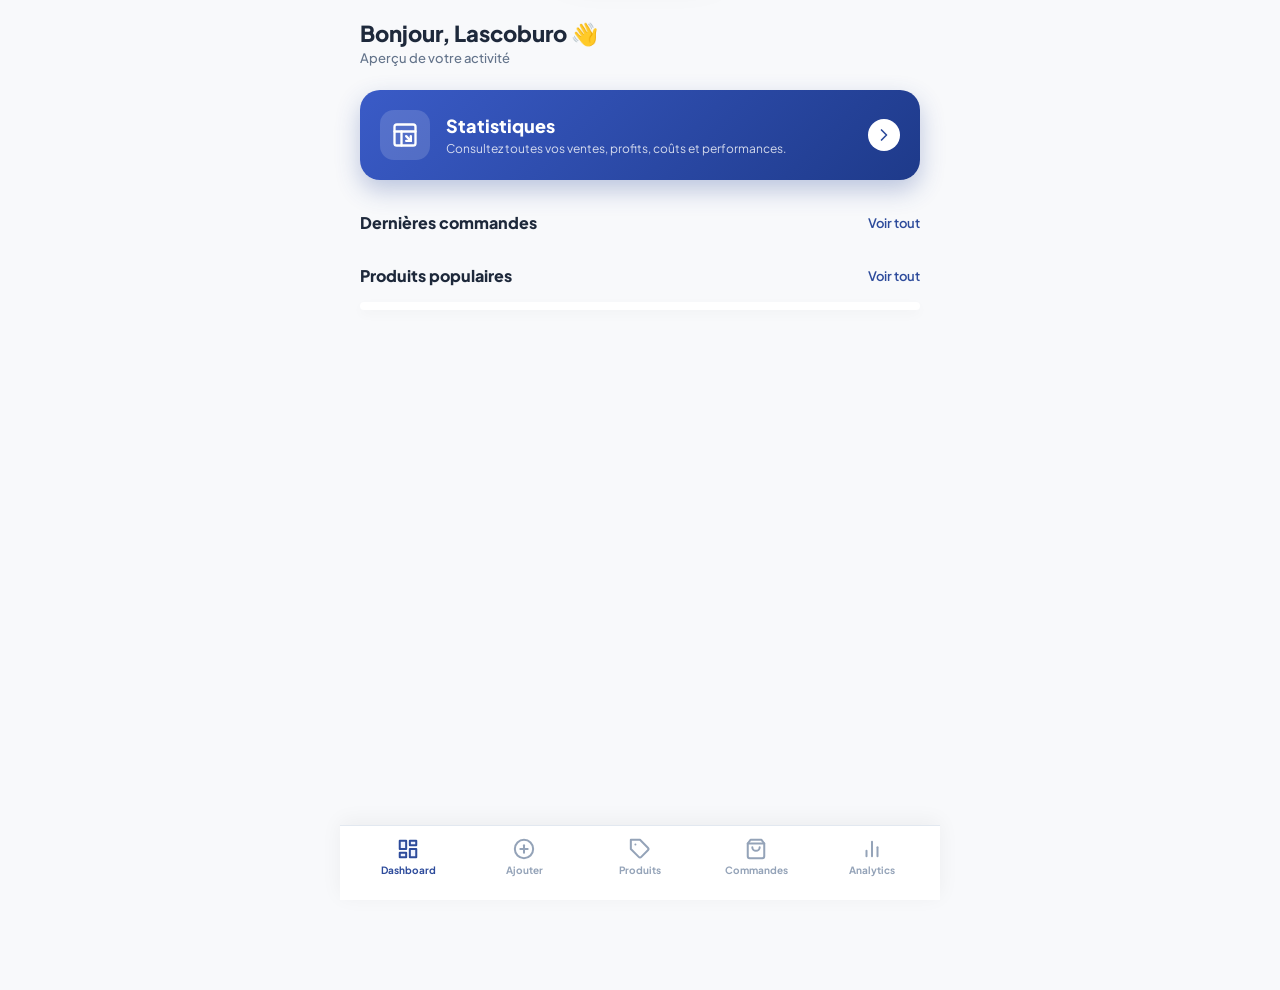
==== admin.html @ 20dec6c1 "Update admin.html" ====
<!DOCTYPE html>
<html lang="fr">
<head>
    <meta charset="UTF-8">
    <meta name="viewport" content="width=device-width, initial-scale=1.0, maximum-scale=1.0, user-scalable=no">
    <title>Lascoburo Admin Mobile</title>
    <link href="https://fonts.googleapis.com/css2?family=Plus+Jakarta+Sans:wght@400;500;600;700;800&display=swap" rel="stylesheet">
    
    <style>
        /* =========================================
           VARIABLES & RESET
        ========================================= */
        :root {
            --bg-main: #F8F9FB;
            --surface: #FFFFFF;
            --primary: #2D4B9B;
            --primary-light: #EEF2FF;
            --accent: #22C55E;
            --accent-light: #DCFCE7;
            --warning: #F59E0B;
            --warning-light: #FEF3C7;
            --danger: #EF4444;
            --danger-light: #FEE2E2;
            --purple: #8B5CF6;
            --purple-light: #EDE9FE;
            --orange: #F97316;
            --orange-light: #FFEDD5;
            --text-main: #1E293B;
            --text-muted: #64748B;
            --border: #E2E8F0;
            --radius-card: 20px;
            --radius-btn: 12px;
            --shadow-sm: 0 4px 12px rgba(0,0,0,0.03);
            --shadow-nav: 0 -4px 20px rgba(0,0,0,0.05);
            --shadow-modal: 0 10px 40px rgba(0,0,0,0.1);
        }

        * { box-sizing: border-box; margin: 0; padding: 0; -webkit-tap-highlight-color: transparent; }
        body { font-family: 'Plus Jakarta Sans', sans-serif; background: var(--bg-main); color: var(--text-main); padding-bottom: 90px; }
        .container { padding: 20px; max-width: 600px; margin: 0 auto; position: relative; min-height: 100vh;}
        svg { width: 20px; height: 20px; fill: none; stroke: currentColor; stroke-width: 2; stroke-linecap: round; stroke-linejoin: round; }
        button { font-family: inherit; cursor: pointer; outline: none; border: none; background: none; }
        input, select { font-family: inherit; }

        /* SPA VIEWS */
        .app-view { display: none; animation: fadeIn 0.3s ease; }
        .app-view.active { display: block; }
        @keyframes fadeIn { from { opacity: 0; transform: translateY(8px); } to { opacity: 1; transform: translateY(0); } }

        /* HEADERS */
        .header-top { display: flex; justify-content: space-between; align-items: center; margin-bottom: 24px; }
        .header-top h1 { font-size: 22px; font-weight: 800; color: var(--text-main); line-height: 1.2; }
        .header-top p { font-size: 13px; color: var(--text-muted); font-weight: 500; margin-top: 4px; }
        .icon-btn { width: 44px; height: 44px; background: var(--surface); border-radius: var(--radius-btn); display: flex; align-items: center; justify-content: center; box-shadow: var(--shadow-sm); border: 1px solid var(--border); color: var(--text-main); cursor: pointer;}
        .section-title { font-size: 16px; font-weight: 800; margin-bottom: 16px; display: flex; justify-content: space-between; align-items: center; }
        .section-link { font-size: 13px; color: var(--primary); font-weight: 600; text-decoration: none; cursor: pointer; }

        /* BIG ANALYTICS BUTTON (DASHBOARD) */
        .main-stat-card { background: linear-gradient(135deg, #3A5BC7 0%, #1E3A8A 100%); border-radius: var(--radius-card); padding: 20px; color: white; display: flex; align-items: center; justify-content: space-between; box-shadow: 0 10px 25px rgba(45, 75, 155, 0.3); margin-bottom: 20px; cursor: pointer; transition: 0.2s; }
        .main-stat-card:active { transform: scale(0.98); }
        .msc-icon { width: 50px; height: 50px; background: rgba(255,255,255,0.15); border-radius: 14px; display: flex; align-items:center; justify-content: center; margin-right: 16px; flex-shrink: 0;}
        .msc-content { flex: 1; }
        .msc-content h3 { font-size: 18px; font-weight: 800; margin-bottom: 4px; }
        .msc-content p { font-size: 12px; color: rgba(255,255,255,0.8); line-height: 1.3;}
        .msc-arrow { background: white; color: var(--primary); width: 32px; height: 32px; border-radius: 50%; display: flex; align-items: center; justify-content: center; flex-shrink: 0;}

        /* ALERTS */
        .alert-card { border-radius: 12px; padding: 14px 16px; display: flex; align-items: center; justify-content: space-between; margin-bottom: 12px; font-size: 13px; font-weight: 600; cursor: pointer; display: none; transition: 0.2s;}
        .alert-card:active { transform: scale(0.98); }
        .alert-card.active { display: flex; }
        .alert-card.warning { background: var(--warning-light); color: #B45309; border: 1px solid #FDE68A; }
        .alert-card.danger { background: var(--danger-light); color: #B91C1C; border: 1px solid #FECACA; }
        .alert-content { display: flex; align-items: center; gap: 12px; }

        /* CARDS */
        .card { background: var(--surface); border-radius: var(--radius-card); padding: 16px; box-shadow: var(--shadow-sm); margin-bottom: 16px; }
        .order-card { padding: 16px; border: 1px solid var(--border); cursor: pointer; transition: 0.2s; background: var(--surface); border-radius: var(--radius-card); margin-bottom: 12px; box-shadow: var(--shadow-sm); }
        .order-card:active { transform: scale(0.98); }
        .order-header { display: flex; justify-content: space-between; align-items: flex-start; margin-bottom: 12px; border-bottom: 1px solid var(--bg-main); padding-bottom: 12px;}
        .o-id { font-size: 15px; font-weight: 800; }
        .o-date { font-size: 12px; color: var(--text-muted); margin-top: 4px; }
        .o-client { font-size: 13px; font-weight: 600; display: flex; align-items: center; gap: 8px; margin-bottom: 4px; }
        .o-items { font-size: 12px; color: var(--text-muted); }
        .o-price { font-size: 16px; font-weight: 800; text-align: right; }
        
        .badge { padding: 6px 10px; border-radius: 8px; font-size: 10px; font-weight: 800; text-transform: uppercase; letter-spacing: 0.5px; }
        .b-pending { background: var(--warning-light); color: #D97706; }
        .b-processing { background: var(--primary-light); color: var(--primary); }
        .b-delivered { background: var(--accent-light); color: #15803D; }
        .b-cancelled { background: var(--danger-light); color: #DC2626; }

        .top-product { display: flex; align-items: center; gap: 12px; padding: 12px 0; border-bottom: 1px solid var(--bg-main); }
        .top-product:last-child { border-bottom: none; padding-bottom: 0; }
        .tp-img { width: 44px; height: 44px; background: var(--primary-light); border-radius: 10px; object-fit: contain; display: flex; align-items: center; justify-content: center; overflow: hidden; padding: 2px;}
        .tp-img img { width: 100%; height: 100%; object-fit: cover; mix-blend-mode: multiply;}
        .tp-info { flex: 1; }
        .tp-info h4 { font-size: 13px; font-weight: 700; }
        .tp-info p { font-size: 12px; color: var(--text-muted); margin-top: 2px; }
        .tp-sales { font-size: 12px; font-weight: 700; color: var(--accent); }

        /* PRODUCT ADMIN CARDS */
        .prod-card { display: flex; align-items: center; gap: 12px; padding: 12px; background: var(--surface); border-radius: var(--radius-card); border: 1px solid var(--border); margin-bottom: 12px; box-shadow: var(--shadow-sm);}
        .prod-img-box { width: 50px; height: 50px; background: var(--bg-main); border-radius: 12px; display: flex; align-items: center; justify-content: center; overflow: hidden;}
        .prod-img-box img { max-width: 100%; max-height: 100%; mix-blend-mode: multiply; object-fit: cover;}
        .prod-info { flex: 1; display: flex; flex-direction: column; justify-content: center;}
        .prod-info h4 { font-size: 14px; font-weight: 800; color: var(--text-main); margin-bottom: 2px;}
        .prod-meta { font-size: 12px; color: var(--text-muted); margin-bottom: 4px;}
        .prod-stock { font-size: 11px; font-weight: 700; }
        .stock-good { color: var(--accent); } .stock-low { color: var(--warning); } .stock-out { color: var(--danger); }
        .prod-actions { display: flex; gap: 8px; align-items: center; }
        .btn-icon-small { width: 36px; height: 36px; border-radius: 10px; display: flex; align-items: center; justify-content: center; border: none; cursor: pointer; transition: 0.2s;}
        .btn-icon-small:active { transform: scale(0.9); }
        .btn-edit-prod { background: var(--primary-light); color: var(--primary); }
        .btn-del-prod { background: var(--danger-light); color: var(--danger); }

        /* ANALYTICS GRID */
        .analytics-header { display: flex; justify-content: space-between; align-items: center; margin-bottom: 20px;}
        .date-picker-btn { background: var(--surface); border: 1px solid var(--border); padding: 8px 14px; border-radius: 10px; font-size: 12px; font-weight: 700; display: flex; align-items: center; gap: 6px; box-shadow: var(--shadow-sm);}
        .analytics-grid { display: grid; grid-template-columns: 1fr 1fr; gap: 12px; margin-bottom: 24px;}
        .metric-card { background: var(--surface); border-radius: 16px; padding: 16px; border: 1px solid var(--border); box-shadow: var(--shadow-sm); }
        .mc-icon { width: 40px; height: 40px; border-radius: 12px; display: flex; align-items:center; justify-content: center; margin-bottom: 12px;}
        .mc-title { font-size: 12px; color: var(--text-muted); font-weight: 600; margin-bottom: 4px; }
        .mc-val { font-size: 18px; font-weight: 800; color: var(--text-main); margin-bottom: 8px;}
        .mc-trend { font-size: 11px; font-weight: 700; display: flex; align-items:center; gap:4px; }
        .trend-up { color: var(--accent); } .trend-down { color: var(--danger); } .trend-flat { color: var(--text-muted); }
        .info-banner { background: var(--primary-light); color: var(--primary); padding: 16px; border-radius: 16px; display: flex; align-items:flex-start; gap: 12px; font-size: 12px; font-weight: 600; line-height: 1.4; border: 1px solid #C7D2FE;}

        /* FORMS */
        .search-box { position: relative; margin-bottom: 20px; display: flex; gap: 10px; }
        .search-box input { flex: 1; padding: 14px 16px 14px 44px; border: 1px solid var(--border); border-radius: var(--radius-btn); background: var(--surface); outline: none; font-size: 14px; }
        .search-box svg.search-icon { position: absolute; left: 16px; top: 14px; color: var(--text-muted); width: 18px; }
        .form-group { margin-bottom: 20px; }
        .form-group label { display: flex; align-items: center; gap: 6px; font-size: 13px; font-weight: 600; color: var(--text-muted); margin-bottom: 8px; }
        .form-control { width: 100%; padding: 16px; border: 1px solid var(--border); border-radius: var(--radius-btn); background: var(--surface); outline: none; font-size: 14px; font-weight: 500; transition: 0.2s; }
        .form-control:focus { border-color: var(--primary); box-shadow: 0 0 0 3px var(--primary-light); }
        
        .btn { width: 100%; padding: 16px; border-radius: var(--radius-btn); font-size: 15px; font-weight: 700; transition: 0.2s; display: flex; justify-content: center; align-items: center; gap: 8px; }
        .btn:active { transform: scale(0.98); }
        .btn-primary { background: var(--primary); color: white; }
        .btn-success { background: var(--accent); color: white; }
        .btn-danger-outline { background: transparent; color: var(--danger); border: 1px solid var(--danger-light); }
        .btn-outline { background: var(--surface); color: var(--text-main); border: 1px solid var(--border); }
        
        .tabs-scroll { display: flex; gap: 8px; overflow-x: auto; scrollbar-width: none; margin: 0 -20px 20px; padding: 0 20px; }
        .tabs-scroll::-webkit-scrollbar { display: none; }
        .tab-pill { padding: 8px 16px; border-radius: 50px; font-size: 13px; font-weight: 600; color: var(--text-muted); background: var(--surface); border: 1px solid var(--border); white-space: nowrap; cursor: pointer; transition: 0.2s;}
        .tab-pill.active { background: var(--primary); color: white; border-color: var(--primary); }

        .filter-banner { background: var(--primary-light); border: 1px solid #C7D2FE; border-radius: 12px; padding: 10px 16px; justify-content: space-between; align-items: center; margin-bottom: 16px; font-size: 13px; font-weight: 700; color: var(--primary); display: none;}
        .filter-banner.active { display: flex; }
        .filter-close { background: white; border: none; width: 24px; height: 24px; border-radius: 50%; display: flex; align-items: center; justify-content: center; cursor: pointer; color: var(--primary);}

        /* WIZARD */
        .stepper { display: flex; justify-content: space-between; position: relative; margin-bottom: 32px; padding: 0 20px; }
        .stepper::before { content: ''; position: absolute; top: 12px; left: 30px; right: 30px; height: 2px; background: var(--border); z-index: 1; }
        .step-dot { width: 26px; height: 26px; border-radius: 50%; background: var(--surface); border: 2px solid var(--border); color: var(--text-muted); display: flex; align-items: center; justify-content: center; font-weight: 700; font-size: 12px; position: relative; z-index: 2; }
        .step-dot.active { border-color: var(--primary); background: var(--primary); color: white; }
        .step-dot.done { border-color: var(--primary); background: var(--primary); color: white; }
        .wizard-step { display: none; animation: fadeIn 0.3s; }
        .wizard-step.active { display: block; }
        .wizard-footer { display: flex; gap: 12px; margin-top: 30px; }
        .wizard-footer .btn { flex: 1; }
        .upload-box { border: 2px dashed var(--border); border-radius: var(--radius-card); padding: 40px 20px; text-align: center; background: var(--surface); margin-bottom: 24px; cursor: pointer; }
        
        .toggle-wrapper { display: flex; justify-content: space-between; align-items: center; padding: 16px; background: var(--surface); border-radius: var(--radius-btn); border: 1px solid var(--border); margin-bottom: 20px; }
        .switch { position: relative; display: inline-block; width: 50px; height: 30px; }
        .switch input { opacity: 0; width: 0; height: 0; }
        .slider { position: absolute; cursor: pointer; top: 0; left: 0; right: 0; bottom: 0; background-color: var(--border); transition: .3s; border-radius: 34px; }
        .slider:before { position: absolute; content: ""; height: 26px; width: 26px; left: 2px; bottom: 2px; background-color: white; transition: .3s; border-radius: 50%; box-shadow: 0 2px 4px rgba(0,0,0,0.2); }
        input:checked + .slider { background-color: var(--accent); }
        input:checked + .slider:before { transform: translateX(20px); }

        /* ORDER DETAILS */
        .detail-header { display: flex; align-items: center; gap: 16px; margin-bottom: 24px; }
        .back-btn { width: 40px; height: 40px; display: flex; align-items: center; justify-content: center; background: var(--surface); border-radius: 50%; box-shadow: var(--shadow-sm); cursor: pointer; flex-shrink: 0;}
        .info-list { padding: 8px 16px; margin-bottom: 24px;}
        .info-row { display: flex; justify-content: space-between; padding: 12px 0; border-bottom: 1px solid var(--border); font-size: 13px; }
        .info-row:last-child { border-bottom: none; }
        .info-label { color: var(--text-muted); display: flex; align-items: center; gap: 8px; }
        .info-val { font-weight: 600; text-align: right; }
        
        .item-row { display: flex; gap: 12px; padding: 12px 0; border-bottom: 1px solid var(--border); }
        .item-row:last-child { border-bottom: none; padding-bottom: 0;}
        .item-img { width: 48px; height: 48px; background: var(--primary-light); border-radius: 8px; display: flex; align-items: center; justify-content: center; overflow: hidden; padding: 2px;}
        .item-img img { width: 100%; height: 100%; object-fit: cover; mix-blend-mode: multiply;}
        .item-details { flex: 1; }
        .item-name { font-size: 13px; font-weight: 700; margin-bottom: 4px; }
        .item-meta { font-size: 12px; color: var(--text-muted); }
        .item-price { font-size: 13px; font-weight: 700; text-align: right; }
        
        .summary-box { background: var(--surface); border-radius: var(--radius-btn); padding: 16px; margin-top: 24px; border: 1px solid var(--border); }
        .summary-row { display: flex; justify-content: space-between; font-size: 13px; margin-bottom: 12px; color: var(--text-muted); font-weight: 500; }
        .summary-row.total { font-size: 16px; font-weight: 800; color: var(--primary); margin-bottom: 0; padding-top: 12px; border-top: 1px dashed var(--border); }
        .action-stack { display: flex; flex-direction: column; gap: 12px; margin-top: 32px; }

        /* FAB & BOTTOM NAV */
        .fab { position: fixed; bottom: 100px; right: 20px; width: 60px; height: 60px; border-radius: 50%; background: var(--primary); color: white; display: flex; align-items: center; justify-content: center; box-shadow: 0 10px 25px rgba(45, 75, 155, 0.4); border: none; cursor: pointer; z-index: 80; transition: 0.2s;}
        .fab:active { transform: scale(0.9); }
        
        .bottom-nav { position: fixed; bottom: 0; left: 0; right: 0; background: var(--surface); border-top: 1px solid var(--border); display: flex; justify-content: space-around; padding: 12px 10px 24px; z-index: 100; box-shadow: var(--shadow-nav); max-width: 600px; margin: 0 auto; }
        .nav-item { display: flex; flex-direction: column; align-items: center; gap: 4px; color: #94A3B8; text-decoration: none; font-size: 10px; font-weight: 700; cursor: pointer; transition: 0.2s; width: 20%; }
        .nav-item.active { color: var(--primary); }
        .nav-item svg { width: 22px; height: 22px; stroke-width: 2.2; }
        .nav-item.active svg { fill: var(--primary-light); }
        
        /* Modals & Toasts */
        .empty-state { text-align: center; padding: 30px; color: var(--text-muted); font-size: 13px; font-weight: 600;}
        .overlay { position: fixed; inset: 0; background: rgba(15, 23, 42, 0.4); backdrop-filter: blur(4px); z-index: 1000; opacity: 0; pointer-events: none; transition: 0.3s; display: flex; align-items: center; justify-content: center; padding: 20px; }
        .overlay.active { opacity: 1; pointer-events: auto; }
        .modal { background: var(--surface); width: 100%; max-width: 340px; border-radius: 24px; padding: 24px; box-shadow: var(--shadow-modal); transform: scale(0.95); transition: 0.3s; text-align: center; }
        .overlay.active .modal { transform: scale(1); }
        .modal-icon { width: 48px; height: 48px; border-radius: 50%; background: var(--warning-light); color: var(--warning); display: flex; align-items: center; justify-content: center; margin: 0 auto 16px; }
        .modal h3 { font-size: 18px; font-weight: 800; margin-bottom: 8px; }
        .modal p { font-size: 13px; color: var(--text-muted); margin-bottom: 24px; line-height: 1.4; }
        .modal-actions { display: flex; gap: 12px; }
        .modal-actions .btn { padding: 14px; font-size: 14px; flex: 1; }
        
        .toast { position: fixed; top: 20px; left: 50%; transform: translateX(-50%) translateY(-100px); background: var(--text-main); color: white; padding: 12px 24px; border-radius: 50px; font-size: 13px; font-weight: 600; display: flex; align-items: center; gap: 8px; box-shadow: var(--shadow-modal); z-index: 1100; transition: 0.4s cubic-bezier(0.175, 0.885, 0.32, 1.275); }
        .toast.show { transform: translateX(-50%) translateY(0); }
    </style>
</head>
<body>

    <div id="view-dashboard" class="app-view active container">
        <div class="header-top">
            <div>
                <h1>Bonjour, Lascoburo 👋</h1>
                <p>Aperçu de votre activité</p>
            </div>
        </div>

        <div class="main-stat-card" onclick="switchTab('analytics')">
            <div class="msc-icon">
                <svg viewBox="0 0 24 24" style="width:28px; height:28px;"><rect x="3" y="3" width="18" height="18" rx="2" ry="2"></rect><line x1="3" y1="9" x2="21" y2="9"></line><line x1="9" y1="21" x2="9" y2="9"></line><line x1="13" y1="13" x2="17" y2="17"></line><line x1="17" y1="13" x2="17" y2="17"></line><line x1="13" y1="17" x2="17" y2="17"></line></svg>
            </div>
            <div class="msc-content">
                <h3>Statistiques</h3>
                <p>Consultez toutes vos ventes, profits, coûts et performances.</p>
            </div>
            <div class="msc-arrow">
                <svg viewBox="0 0 24 24" style="width:20px; height:20px;"><polyline points="9 18 15 12 9 6"></polyline></svg>
            </div>
        </div>

        <div class="alert-card warning" id="alertLowStock" onclick="filterProduits('faible')">
            <div class="alert-content">
                <svg viewBox="0 0 24 24"><path d="M10.29 3.86L1.82 18a2 2 0 0 0 1.71 3h16.94a2 2 0 0 0 1.71-3L13.71 3.86a2 2 0 0 0-3.42 0z"></path><line x1="12" y1="9" x2="12" y2="13"></line><line x1="12" y1="17" x2="12.01" y2="17"></line></svg>
                <span id="lowStockText">0 produit en stock faible</span>
            </div>
            <svg viewBox="0 0 24 24" style="width:16px; color:inherit;"><polyline points="9 18 15 12 9 6"></polyline></svg>
        </div>
        
        <div class="alert-card danger" id="alertOutOfStock" onclick="filterProduits('rupture')">
            <div class="alert-content">
                <svg viewBox="0 0 24 24"><circle cx="12" cy="12" r="10"></circle><line x1="15" y1="9" x2="9" y2="15"></line><line x1="9" y1="9" x2="15" y2="15"></line></svg>
                <span id="outOfStockText">0 produit en rupture de stock</span>
            </div>
            <svg viewBox="0 0 24 24" style="width:16px; color:inherit;"><polyline points="9 18 15 12 9 6"></polyline></svg>
        </div>

        <div class="section-title" style="margin-top: 32px;">
            Dernières commandes
            <span class="section-link" onclick="switchTab('commandes')">Voir tout</span>
        </div>
        <div id="dashRecentOrdersContainer"></div>

        <div class="section-title" style="margin-top: 32px;">
            Produits populaires
            <span class="section-link" onclick="switchTab('produits')">Voir tout</span>
        </div>
        <div class="card" id="dashPopularProductsContainer" style="padding-top: 4px; padding-bottom: 4px;"></div>
    </div>

    <div id="view-commandes" class="app-view container">
        <div class="header-top">
            <h1 style="font-size: 20px;">Commandes</h1>
        </div>

        <div class="search-box">
            <svg class="search-icon" viewBox="0 0 24 24"><circle cx="11" cy="11" r="8"></circle><line x1="21" y1="21" x2="16.65" y2="16.65"></line></svg>
            <input type="text" placeholder="Rechercher une commande...">
        </div>

        <div class="tabs-scroll">
            <div class="tab-pill active" onclick="filterOrdersList('Toutes', this)">Toutes</div>
            <div class="tab-pill" onclick="filterOrdersList('En attente', this)">En attente</div>
            <div class="tab-pill" onclick="filterOrdersList('En cours', this)">En cours</div>
            <div class="tab-pill" onclick="filterOrdersList('Livrées', this)">Livrées</div>
            <div class="tab-pill" onclick="filterOrdersList('Annulées', this)">Annulées</div>
        </div>

        <div id="adminOrderListContainer"></div>
    </div>

    <div id="view-order-detail" class="app-view container">
        <div class="detail-header">
            <div class="back-btn" onclick="switchTab('commandes')"><svg viewBox="0 0 24 24"><polyline points="15 18 9 12 15 6"></polyline></svg></div>
            <div style="flex:1; display: flex; justify-content: space-between; align-items: center;">
                <h1 style="font-size: 20px; font-weight: 800;" id="det-id">#ID</h1>
                <div class="badge" id="det-badge">STATUT</div>
            </div>
        </div>

        <p style="font-size: 13px; color: var(--text-muted); margin-bottom: 20px; font-weight: 500;" id="det-date">Date</p>

        <div class="card info-list">
            <div class="info-row">
                <div class="info-label"><svg viewBox="0 0 24 24"><path d="M20 21v-2a4 4 0 0 0-4-4H8a4 4 0 0 0-4 4v2"></path><circle cx="12" cy="7" r="4"></circle></svg> Client</div>
                <div class="info-val" id="det-client">-</div>
            </div>
            <div class="info-row">
                <div class="info-label"><svg viewBox="0 0 24 24"><path d="M22 16.92v3a2 2 0 0 1-2.18 2 19.79 19.79 0 0 1-8.63-3.07 19.5 19.5 0 0 1-6-6 19.79 19.79 0 0 1-3.07-8.67A2 2 0 0 1 4.11 2h3a2 2 0 0 1 2 1.72 12.84 12.84 0 0 0 .7 2.81 2 2 0 0 1-.45 2.11L8.09 9.91a16 16 0 0 0 6 6l1.27-1.27a2 2 0 0 1 2.11-.45 12.84 12.84 0 0 0 2.81.7A2 2 0 0 1 22 16.92z"></path></svg> Téléphone</div>
                <div class="info-val">Non fourni</div>
            </div>
            <div class="info-row">
                <div class="info-label"><svg viewBox="0 0 24 24"><circle cx="12" cy="12" r="10"></circle><path d="M12 2a15.3 15.3 0 0 1 4 10 15.3 15.3 0 0 1-4 10 15.3 15.3 0 0 1-4-10 15.3 15.3 0 0 1 4-10z"></path><line x1="2" y1="12" x2="22" y2="12"></line></svg> Canal</div>
                <div class="info-val">WhatsApp</div>
            </div>
            <div class="info-row">
                <div class="info-label"><svg viewBox="0 0 24 24"><rect x="1" y="4" width="22" height="16" rx="2" ry="2"></rect><line x1="1" y1="10" x2="23" y2="10"></line></svg> Paiement</div>
                <div class="info-val">À la livraison</div>
            </div>
        </div>

        <div class="card">
            <h3 style="font-size: 14px; margin-bottom: 12px;" id="det-items-count">Articles (0)</h3>
            <div id="det-items-list"></div>
        </div>

        <div class="summary-box">
            <div class="summary-row"><span>Sous-total</span><span id="det-subtotal">0.00 DH</span></div>
            <div class="summary-row"><span>Livraison</span><span>0.00 DH</span></div>
            <div class="summary-row total"><span>Total</span><span id="det-total">0.00 DH</span></div>
        </div>

        <div class="action-stack" id="det-actions"></div>
    </div>

    <div id="view-produits" class="app-view container">
        <div class="header-top">
            <div>
                <h1 style="font-size: 20px;">Produits</h1>
                <p id="prodCountText">0 produits</p>
            </div>
        </div>

        <div class="search-box">
            <svg class="search-icon" viewBox="0 0 24 24"><circle cx="11" cy="11" r="8"></circle><line x1="21" y1="21" x2="16.65" y2="16.65"></line></svg>
            <input type="text" id="searchProdInput" placeholder="Rechercher un produit...">
        </div>

        <div class="filter-banner" id="prodFilterBanner">
            <span id="prodFilterText">Filtre actif</span>
            <button class="filter-close" onclick="filterProduits('all')"><svg viewBox="0 0 24 24" style="width:14px;"><line x1="18" y1="6" x2="6" y2="18"></line><line x1="6" y1="6" x2="18" y2="18"></line></svg></button>
        </div>

        <div id="adminProductListContainer"></div>

        <button class="fab" onclick="prepareAddProduct()">
            <svg viewBox="0 0 24 24"><line x1="12" y1="5" x2="12" y2="19"></line><line x1="5" y1="12" x2="19" y2="12"></line></svg>
        </button>
    </div>

    <div id="view-ajouter" class="app-view container">
        <div class="header-top">
            <div class="back-btn" onclick="switchTab('produits')"><svg viewBox="0 0 24 24"><polyline points="15 18 9 12 15 6"></polyline></svg></div>
            <h1 style="font-size: 20px; text-align: center; flex:1; margin-right: 40px;" id="wizardTitle">Ajouter un produit</h1>
        </div>

        <div class="stepper">
            <div class="step-dot active" id="dot-1">1</div>
            <div class="step-dot" id="dot-2">2</div>
            <div class="step-dot" id="dot-3">3</div>
        </div>

        <div id="wizard-1" class="wizard-step active">
            <h3 style="font-size: 14px; margin-bottom: 16px; color: var(--text-muted);">Informations de base</h3>
            
            <div class="upload-box" onclick="document.getElementById('pImg').focus()">
                <svg viewBox="0 0 24 24"><path d="M21 15v4a2 2 0 0 1-2 2H5a2 2 0 0 1-2-2v-4"></path><polyline points="17 8 12 3 7 8"></polyline><line x1="12" y1="3" x2="12" y2="15"></line></svg>
                <p>Coller l'URL de l'image</p>
                <input type="text" id="pImg" class="form-control" placeholder="https://..." style="margin-top:10px; display:none;" onblur="this.style.display='none'; if(this.value){ document.getElementById('previewImg').style.display='block'; document.getElementById('previewImg').src=this.value; }">
                <img id="previewImg" style="width: 80px; height: 80px; border-radius: 12px; object-fit: cover; margin-top: 10px; display: none; border: 1px solid var(--border); margin: 10px auto 0;" src="">
            </div>

            <div class="form-group">
                <label>Nom du produit</label>
                <input type="text" id="pName" class="form-control" placeholder="Ex: Stylo Pilot G-2">
            </div>

            <div class="form-group">
                <label>Catégorie principale</label>
                <input type="text" id="pCat" class="form-control" placeholder="Ex: Fournitures scolaires">
            </div>

            <button class="btn btn-primary" style="margin-top: 30px;" onclick="goToStep(2)">Suivant</button>
        </div>

        <div id="wizard-2" class="wizard-step">
            <h3 style="font-size: 14px; margin-bottom: 16px; color: var(--text-muted); text-align: center;">Prix & Stock</h3>
            
            <div class="form-group">
                <label>Prix d'achat (DH)</label>
                <input type="number" id="pCost" class="form-control" placeholder="8.00">
            </div>
            <div class="form-group">
                <label>Prix de vente (DH)</label>
                <input type="number" id="pSell" class="form-control" placeholder="15.00">
            </div>
            <div class="form-group">
                <label>Stock global</label>
                <input type="number" id="pStock" class="form-control" placeholder="50">
            </div>
            <div class="form-group">
                <label>Seuil de stock faible</label>
                <input type="number" id="pLowStock" class="form-control" placeholder="5" value="5">
            </div>

            <div class="wizard-footer">
                <button class="btn btn-outline" onclick="goToStep(1)">Précédent</button>
                <button class="btn btn-primary" onclick="goToStep(3)">Suivant</button>
            </div>
        </div>

        <div id="wizard-3" class="wizard-step">
            <h3 style="font-size: 14px; margin-bottom: 16px; color: var(--text-muted); text-align: center;">Configuration finale</h3>
            <div class="card" style="text-align: center; padding: 30px 20px;">
                <svg viewBox="0 0 24 24" style="width: 40px; height: 40px; color: var(--accent); margin-bottom: 16px;"><path d="M22 11.08V12a10 10 0 1 1-5.93-9.14"></path><polyline points="22 4 12 14.01 9 11.01"></polyline></svg>
                <h4 style="margin-bottom: 8px;">Presque terminé !</h4>
                <p style="font-size: 13px; color: var(--text-muted);">Vérifiez vos informations avant de mettre le produit en ligne.</p>
            </div>
            <div class="wizard-footer">
                <button class="btn btn-outline" onclick="goToStep(2)">Précédent</button>
                <button class="btn btn-success" onclick="saveProductData()">Enregistrer le produit</button>
            </div>
        </div>
    </div>
    
    <div id="view-analytics" class="app-view container">
        <div class="analytics-header">
            <h1 style="font-size: 20px; font-weight:800;">Statistiques</h1>
            <div class="date-picker-btn">
                <svg viewBox="0 0 24 24" style="width:14px; color:var(--text-muted);"><rect x="3" y="4" width="18" height="18" rx="2" ry="2"></rect><line x1="16" y1="2" x2="16" y2="6"></line><line x1="8" y1="2" x2="8" y2="6"></line><line x1="3" y1="10" x2="21" y2="10"></line></svg>
                Aujourd'hui
                <svg viewBox="0 0 24 24" style="width:14px; margin-left:4px;"><polyline points="6 9 12 15 18 9"></polyline></svg>
            </div>
        </div>

        <h3 style="font-size: 14px; margin-bottom: 12px;">Résumé</h3>
        <div class="analytics-grid">
            <div class="metric-card">
                <div class="mc-icon" style="background:var(--primary-light); color:var(--primary);"><svg viewBox="0 0 24 24"><polyline points="22 12 18 12 15 21 9 3 6 12 2 12"></polyline></svg></div>
                <div class="mc-title">Profit</div>
                <div class="mc-val" style="color:var(--primary);" id="statProfit">0.00 DH</div>
                <div class="mc-trend trend-flat" id="statProfitTrend">-</div>
            </div>
            <div class="metric-card">
                <div class="mc-icon" style="background:var(--accent-light); color:var(--accent);"><svg viewBox="0 0 24 24"><path d="M6 2L3 6v14a2 2 0 0 0 2 2h14a2 2 0 0 0 2-2V6l-3-4z"></path><line x1="3" y1="6" x2="21" y2="6"></line><path d="M16 10a4 4 0 0 1-8 0"></path></svg></div>
                <div class="mc-title">Ventes (CA)</div>
                <div class="mc-val" id="statRevenue">0.00 DH</div>
                <div class="mc-trend trend-flat" id="statRevenueTrend">-</div>
            </div>
            <div class="metric-card">
                <div class="mc-icon" style="background:var(--purple-light); color:var(--purple);"><svg viewBox="0 0 24 24"><path d="M20.59 13.41l-7.17 7.17a2 2 0 0 1-2.83 0L2 12V2h10l8.59 8.59a2 2 0 0 1 0 2.82z"></path><line x1="7" y1="7" x2="7.01" y2="7"></line></svg></div>
                <div class="mc-title">Coût des produits</div>
                <div class="mc-val" id="statCost">0.00 DH</div>
                <div class="mc-trend trend-flat" id="statCostTrend">-</div>
            </div>
            <div class="metric-card">
                <div class="mc-icon" style="background:var(--orange-light); color:var(--orange);"><svg viewBox="0 0 24 24"><rect x="1" y="3" width="15" height="13"></rect><polygon points="16 8 20 8 23 11 23 16 16 16 16 8"></polygon><circle cx="5.5" cy="18.5" r="2.5"></circle><circle cx="18.5" cy="18.5" r="2.5"></circle></svg></div>
                <div class="mc-title">Frais de livraison</div>
                <div class="mc-val" id="statShipping">0.00 DH</div>
                <div class="mc-trend trend-flat">-</div>
            </div>
        </div>

        <h3 style="font-size: 14px; margin-bottom: 12px;">Activité</h3>
        <div class="analytics-grid">
            <div class="metric-card" style="display:flex; align-items:center; justify-content:space-between; grid-column:span 1;">
                <div class="mc-icon" style="background:var(--primary-light); color:var(--primary); margin:0;"><svg viewBox="0 0 24 24"><rect x="3" y="4" width="18" height="18" rx="2" ry="2"></rect><line x1="16" y1="2" x2="16" y2="6"></line><line x1="8" y1="2" x2="8" y2="6"></line><line x1="3" y1="10" x2="21" y2="10"></line></svg></div>
                <div style="text-align:right;">
                    <div class="mc-val" style="margin-bottom:0;" id="statOrders">0</div>
                    <div class="mc-title">Commandes</div>
                    <div class="mc-trend trend-flat" id="statOrdersTrend" style="justify-content:flex-end;">-</div>
                </div>
            </div>
            <div class="metric-card" style="display:flex; align-items:center; justify-content:space-between; grid-column:span 1;">
                <div class="mc-icon" style="background:var(--accent-light); color:var(--accent); margin:0;"><svg viewBox="0 0 24 24"><path d="M21 16V8a2 2 0 0 0-1-1.73l-7-4a2 2 0 0 0-2 0l-7 4A2 2 0 0 0 3 8v8a2 2 0 0 0 1 1.73l7 4a2 2 0 0 0 2 0l7-4A2 2 0 0 0 21 16z"></path><polyline points="3.27 6.96 12 12.01 20.73 6.96"></polyline><line x1="12" y1="22.08" x2="12" y2="12"></line></svg></div>
                <div style="text-align:right;">
                    <div class="mc-val" style="margin-bottom:0;" id="statItems">0</div>
                    <div class="mc-title">Articles vendus</div>
                    <div class="mc-trend trend-flat" id="statItemsTrend" style="justify-content:flex-end;">-</div>
                </div>
            </div>
        </div>

        <div class="info-banner">
            <svg viewBox="0 0 24 24" style="flex-shrink:0;"><circle cx="12" cy="12" r="10"></circle><line x1="12" y1="16" x2="12" y2="12"></line><line x1="12" y1="8" x2="12.01" y2="8"></line></svg>
            Les statistiques sont calculées en fonction des commandes livrées.
        </div>
    </div>


    <nav class="bottom-nav">
        <div class="nav-item active" id="nav-dashboard" onclick="switchTab('dashboard')">
            <svg viewBox="0 0 24 24"><rect x="3" y="3" width="7" height="9"></rect><rect x="14" y="3" width="7" height="5"></rect><rect x="14" y="12" width="7" height="9"></rect><rect x="3" y="16" width="7" height="5"></rect></svg>
            Dashboard
        </div>
        <div class="nav-item" id="nav-ajouter" onclick="prepareAddProduct()">
            <svg viewBox="0 0 24 24"><circle cx="12" cy="12" r="10"></circle><line x1="12" y1="8" x2="12" y2="16"></line><line x1="8" y1="12" x2="16" y2="12"></line></svg>
            Ajouter
        </div>
        <div class="nav-item" id="nav-produits" onclick="switchTab('produits')">
            <svg viewBox="0 0 24 24"><path d="M20.59 13.41l-7.17 7.17a2 2 0 0 1-2.83 0L2 12V2h10l8.59 8.59a2 2 0 0 1 0 2.82z"></path><line x1="7" y1="7" x2="7.01" y2="7"></line></svg>
            Produits
        </div>
        <div class="nav-item" id="nav-commandes" onclick="switchTab('commandes')">
            <svg viewBox="0 0 24 24"><path d="M6 2L3 6v14a2 2 0 0 0 2 2h14a2 2 0 0 0 2-2V6l-3-4z"></path><line x1="3" y1="6" x2="21" y2="6"></line><path d="M16 10a4 4 0 0 1-8 0"></path></svg>
            Commandes
        </div>
        <div class="nav-item" id="nav-analytics" onclick="switchTab('analytics')">
            <svg viewBox="0 0 24 24"><line x1="18" y1="20" x2="18" y2="10"></line><line x1="12" y1="20" x2="12" y2="4"></line><line x1="6" y1="20" x2="6" y2="14"></line></svg>
            Analytics
        </div>
    </nav>

    <div class="overlay" id="confirmOverlay">
        <div class="modal">
            <div class="modal-icon"><svg viewBox="0 0 24 24"><circle cx="12" cy="12" r="10"></circle><line x1="12" y1="8" x2="12" y2="12"></line><line x1="12" y1="16" x2="12.01" y2="16"></line></svg></div>
            <h3 id="modalTitle">Confirmation</h3>
            <p id="modalMsg">Êtes-vous sûr de vouloir effectuer cette action ?</p>
            <div class="modal-actions">
                <button class="btn btn-outline" onclick="closeConfirm()">Annuler</button>
                <button class="btn btn-primary" id="modalConfirmBtn">Confirmer</button>
            </div>
        </div>
    </div>

    <div class="toast" id="toastBox">
        <svg viewBox="0 0 24 24"><path d="M22 11.08V12a10 10 0 1 1-5.93-9.14"></path><polyline points="22 4 12 14.01 9 11.01"></polyline></svg>
        <span id="toastMsg">Action réussie</span>
    </div>

    <script type="module">
        import { initializeApp } from "https://www.gstatic.com/firebasejs/10.7.1/firebase-app.js";
        import { getFirestore, collection, onSnapshot, addDoc, updateDoc, doc, deleteDoc } from "https://www.gstatic.com/firebasejs/10.7.1/firebase-firestore.js";

        const firebaseConfig = {
            apiKey: "AIzaSyCKY59mqLqD4GqQpkDEFqNybKIkwLvgId0",
            authDomain: "lascoburo.firebaseapp.com",
            projectId: "lascoburo",
            storageBucket: "lascoburo.firebasestorage.app",
            messagingSenderId: "918363477454",
            appId: "1:918363477454:web:ef0a991d24de1ea992879f"
        };
        const app = initializeApp(firebaseConfig);
        const db = getFirestore(app);

        let allOrders = [];
        let allProducts = [];
        let currentOrderFilter = 'Toutes';
        let currentEditProductId = null; 
        let currentProductFilter = 'all';

        const safeNum = (val) => isNaN(parseFloat(val)) ? 0 : parseFloat(val);

        // --- UI Navigation with localStorage ---
        window.switchTab = (tabId) => {
            document.querySelectorAll('.app-view').forEach(v => v.classList.remove('active'));
            document.querySelectorAll('.nav-item').forEach(n => n.classList.remove('active'));
            document.getElementById(`view-${tabId}`).classList.add('active');
            
            let navTarget = tabId === 'order-detail' ? 'commandes' : tabId;
            const navItem = document.getElementById(`nav-${navTarget}`);
            if(navItem) navItem.classList.add('active');
            
            if(tabId !== 'order-detail') {
                localStorage.setItem('lascoAdminTab', tabId);
            }
            
            if(tabId !== 'produits' && currentProductFilter !== 'all') {
                currentProductFilter = 'all';
                document.getElementById('prodFilterBanner').classList.remove('active');
                if(allProducts.length) renderProductsAdminList(allProducts);
            }
            window.scrollTo(0,0);
        };

        document.addEventListener('DOMContentLoaded', () => {
            const savedTab = localStorage.getItem('lascoAdminTab') || 'dashboard';
            switchTab(savedTab);
        });

        window.goToStep = (step) => {
            document.querySelectorAll('.wizard-step').forEach(el => el.classList.remove('active'));
            document.getElementById(`wizard-${step}`).classList.add('active');
            document.querySelectorAll('.step-dot').forEach((el, index) => {
                el.classList.remove('active', 'done');
                if(index + 1 === step) el.classList.add('active');
                if(index + 1 < step) el.classList.add('done');
            });
            window.scrollTo(0,0);
        };

        // --- SAFE DASHBOARD LOGIC ---
        function calculateDashboard() {
            try {
                const now = new Date();
                const todayStr = now.toDateString();
                const yesterday = new Date();
                yesterday.setDate(yesterday.getDate() - 1);
                const yesterdayStr = yesterday.toDateString();
                const thirtyDaysAgo = new Date();
                thirtyDaysAgo.setDate(thirtyDaysAgo.getDate() - 30);

                let profitToday = 0, profitYesterday = 0, profit30Days = 0;
                let revenueToday = 0, revenueYesterday = 0;
                let costToday = 0, costYesterday = 0;
                let ordersToday = 0, ordersYesterday = 0;
                let itemsToday = 0, itemsYesterday = 0;
                let productSalesCounter = {}; 

                allOrders.forEach(order => {
                    if(!order) return;
                    
                    let orderDate = new Date();
                    if (order.timestamp) {
                        const parsed = new Date(order.timestamp);
                        if (!isNaN(parsed.getTime())) orderDate = parsed;
                    }
                    
                    const isToday = orderDate.toDateString() === todayStr;
                    const isYesterday = orderDate.toDateString() === yesterdayStr;
                    const isLast30Days = orderDate >= thirtyDaysAgo;

                    if (isToday) ordersToday++;
                    if (isYesterday) ordersYesterday++;

                    if (order.status !== 'Annulée') {
                        if(order.cart && Array.isArray(order.cart)) {
                            order.cart.forEach(item => {
                                const p = item.product || {};
                                const qty = parseInt(item.qty) || 0;
                                const key = p.id || p.name || 'inconnu';
                                
                                if (!productSalesCounter[key]) productSalesCounter[key] = { product: p, totalSold: 0 };
                                productSalesCounter[key].totalSold += qty;
                            });
                        }
                    }

                    if (order.status === 'Livrées' || order.status === 'Livrée') {
                        let orderCost = 0, orderRev = 0, orderItems = 0;
                        if(order.cart && Array.isArray(order.cart)) {
                            order.cart.forEach(item => {
                                const p = item.product || {};
                                const cost = safeNum(p.costPrice);
                                const sell = safeNum(item.unitPrice) || safeNum(p.sellPrice);
                                const qty = parseInt(item.qty) || 0;
                                orderCost += cost * qty;
                                orderRev += sell * qty;
                                orderItems += qty;
                            });
                        }

                        if (isToday) { profitToday += (orderRev - orderCost); revenueToday += orderRev; costToday += orderCost; itemsToday += orderItems; }
                        if (isYesterday) { profitYesterday += (orderRev - orderCost); revenueYesterday += orderRev; costYesterday += orderCost; itemsYesterday += orderItems; }
                        if (isLast30Days) profit30Days += (orderRev - orderCost);
                    }
                });
                
                // Analytics Tabs logic safely applied
                document.getElementById('statProfit').innerText = profitToday.toFixed(2) + ' DH';
                renderTrendArrow('statProfitTrend', profitToday, profitYesterday, false);
                document.getElementById('statRevenue').innerText = revenueToday.toFixed(2) + ' DH';
                renderTrendArrow('statRevenueTrend', revenueToday, revenueYesterday, false);
                document.getElementById('statCost').innerText = costToday.toFixed(2) + ' DH';
                renderTrendArrow('statCostTrend', costToday, costYesterday, true);
                document.getElementById('statOrders').innerText = ordersToday;
                renderTrendArrow('statOrdersTrend', ordersToday, ordersYesterday, false);
                document.getElementById('statItems').innerText = itemsToday;
                renderTrendArrow('statItemsTrend', itemsToday, itemsYesterday, false);

                renderPopularProducts(productSalesCounter);
                
                // Safe date extraction for sorting recent orders
                const getTime = (ts) => {
                    if (!ts) return 0;
                    const t = new Date(ts).getTime();
                    return isNaN(t) ? 0 : t;
                };

                const recentOrders = [...allOrders].sort((a,b) => getTime(b.timestamp) - getTime(a.timestamp)).slice(0, 2);
                document.getElementById('dashRecentOrdersContainer').innerHTML = generateOrdersHTML(recentOrders);

            } catch (error) { 
                console.error("Dashboard Error:", error); 
                document.getElementById('dashRecentOrdersContainer').innerHTML = `<div class="empty-state">Erreur de chargement.</div>`;
            }
        }

        function renderTrendArrow(elementId, todayVal, yesterdayVal, invertColors = false) {
            const el = document.getElementById(elementId);
            if (!el) return;
            if (yesterdayVal === 0 && todayVal === 0) { el.className = 'mc-trend trend-flat'; el.innerText = '-'; return; }
            let percentChange = (yesterdayVal === 0 && todayVal > 0) ? 100 : ((todayVal - yesterdayVal) / yesterdayVal) * 100;
            
            let colorClass = percentChange >= 0 ? 'trend-up' : 'trend-down';
            if(invertColors) colorClass = percentChange >= 0 ? 'trend-down' : 'trend-up';

            if (percentChange >= 0) {
                el.className = `mc-trend ${colorClass}`;
                el.innerHTML = `<svg viewBox="0 0 24 24" style="width:12px;height:12px;"><polyline points="23 6 13.5 15.5 8.5 10.5 1 18"></polyline><polyline points="17 6 23 6 23 12"></polyline></svg> ${Math.abs(percentChange).toFixed(0)}% vs hier`;
            } else {
                el.className = `mc-trend ${colorClass}`;
                el.innerHTML = `<svg viewBox="0 0 24 24" style="width:12px;height:12px;"><polyline points="23 18 13.5 8.5 8.5 13.5 1 6"></polyline><polyline points="17 18 23 18 23 12"></polyline></svg> ${Math.abs(percentChange).toFixed(0)}% vs hier`;
            }
        }

        function renderPopularProducts(salesCounter) {
            try {
                const sortedProducts = Object.values(salesCounter).sort((a, b) => b.totalSold - a.totalSold).slice(0, 3); 
                const container = document.getElementById('dashPopularProductsContainer');
                if (sortedProducts.length === 0) { container.innerHTML = '<div class="empty-state" style="padding:20px;">Aucune vente enregistrée.</div>'; return; }
                
                container.innerHTML = sortedProducts.map(item => {
                    const p = item.product || {};
                    const name = p.name || 'Produit inconnu';
                    const price = safeNum(p.sellPrice).toFixed(2);
                    const img = p.imageUrl ? `<img src="${p.imageUrl}">` : `<span style="font-weight:bold; color:var(--primary);">${name.charAt(0)}</span>`;
                    return `<div class="top-product" style="padding: 12px 16px;"><div class="tp-img">${img}</div><div class="tp-info"><h4>${name}</h4><p>${price} DH</p></div><div class="tp-sales">${item.totalSold} vendus</div></div>`;
                }).join('');
            } catch (error) { 
                console.error("PopProd Error:", error); 
                document.getElementById('dashPopularProductsContainer').innerHTML = '<div class="empty-state">Erreur de chargement.</div>';
            }
        }

        function calculateProductAlerts() {
            let lowCount = 0, outCount = 0;
            allProducts.forEach(p => {
                const stock = parseInt(p.stock) || 0;
                const limit = parseInt(p.lowStockThreshold) || 5;
                if (stock <= 0) outCount++;
                else if (stock <= limit) lowCount++;
            });

            const lowAlertCard = document.getElementById('alertLowStock');
            if (lowCount > 0) { lowAlertCard.classList.add('active'); document.getElementById('lowStockText').innerText = `${lowCount} produit${lowCount>1?'s':''} en stock faible`; } 
            else lowAlertCard.classList.remove('active');

            const outAlertCard = document.getElementById('alertOutOfStock');
            if (outCount > 0) { outAlertCard.classList.add('active'); document.getElementById('outOfStockText').innerText = `${outCount} produit${outCount>1?'s':''} en rupture de stock`; } 
            else outAlertCard.classList.remove('active');
            
            window.filterProduits = (type) => {
                currentProductFilter = type;
                switchTab('produits');
                renderProductsAdminList(allProducts);
            };
        }

        // --- FIREBASE LISTENERS ---
        onSnapshot(collection(db, "orders"), snap => {
            allOrders = snap.docs.map(d => ({id: d.id, ...d.data()}));
            calculateDashboard(); 
            renderFullOrdersList(); 
            if (document.getElementById('view-order-detail').classList.contains('active')) {
                const currentId = document.getElementById('det-id').innerText.replace('#', '').toLowerCase();
                const stillExists = allOrders.find(o => o.id.toLowerCase() === currentId || o.id.substring(0,6).toLowerCase() === currentId);
                if(stillExists) window.viewOrder(stillExists.id);
            }
        });

        onSnapshot(collection(db, "products"), snap => {
            allProducts = snap.docs.map(d => ({id: d.id, ...d.data()}));
            calculateProductAlerts(); 
            if(currentProductFilter === 'all') renderProductsAdminList(allProducts);
            else filterProduits(currentProductFilter);
        });

        // --- ORDER MANAGEMENT ---
        window.filterOrdersList = (status, tabElement) => {
            document.querySelectorAll('.tab-pill').forEach(t => t.classList.remove('active'));
            tabElement.classList.add('active');
            currentOrderFilter = status;
            renderFullOrdersList();
        };

        function renderFullOrdersList() {
            const getTime = (ts) => {
                if (!ts) return 0;
                const t = new Date(ts).getTime();
                return isNaN(t) ? 0 : t;
            };
            let filtered = [...allOrders].sort((a,b) => getTime(b.timestamp) - getTime(a.timestamp));
            
            if (currentOrderFilter !== 'Toutes') {
                filtered = filtered.filter(o => o.status === currentOrderFilter || o.status + 's' === currentOrderFilter);
            }
            document.getElementById('adminOrderListContainer').innerHTML = generateOrdersHTML(filtered);
        }

        function generateOrdersHTML(ordersArray) {
            try {
                if(!ordersArray || ordersArray.length === 0) return `<div class="empty-state">Aucune commande.</div>`;
                return ordersArray.map(o => {
                    let orderDate = new Date();
                    if (o.timestamp) {
                        const parsed = new Date(o.timestamp);
                        if (!isNaN(parsed.getTime())) orderDate = parsed;
                    }
                    const date = orderDate.toLocaleDateString('fr-FR', {day:'numeric', month:'short', hour:'2-digit', minute:'2-digit'});
                    
                    let statusClass = 'b-pending';
                    if(o.status === 'En cours') statusClass = 'b-processing';
                    if(o.status === 'Livrée' || o.status === 'Livrées') statusClass = 'b-delivered';
                    if(o.status === 'Annulée') statusClass = 'b-cancelled';
                    
                    const price = safeNum(o.totalPrice).toFixed(2);
                    const items = parseInt(o.totalItems) || 0;
                    const cName = o.customerName || 'Client';

                    return `
                    <div class="card order-card" onclick="window.viewOrder('${o.id}')">
                        <div class="order-header">
                            <div><div class="o-id">#${o.id.substring(0,6).toUpperCase()}</div><div class="o-date">${date}</div></div>
                            <div class="badge ${statusClass}">${o.status}</div>
                        </div>
                        <div style="display: flex; justify-content: space-between; align-items: flex-end;">
                            <div><div class="o-client"><svg viewBox="0 0 24 24" style="width:14px; color:var(--text-muted);"><path d="M20 21v-2a4 4 0 0 0-4-4H8a4 4 0 0 0-4 4v2"></path><circle cx="12" cy="7" r="4"></circle></svg> ${cName}</div><div class="o-items">${items} articles</div></div>
                            <div class="o-price">${price} DH</div>
                        </div>
                    </div>`;
                }).join('');
            } catch (e) { console.error("Order HTML Error:", e); return `<div class="empty-state">Erreur d'affichage.</div>`; }
        }

        window.viewOrder = (orderId) => {
            const order = allOrders.find(o => o.id === orderId);
            if(!order) return;

            document.getElementById('det-id').innerText = "#" + order.id.substring(0,6).toUpperCase();
            
            let orderDate = new Date();
            if (order.timestamp) {
                const parsed = new Date(order.timestamp);
                if (!isNaN(parsed.getTime())) orderDate = parsed;
            }
            document.getElementById('det-date').innerText = orderDate.toLocaleDateString('fr-FR', {day:'numeric', month:'short', year:'numeric', hour:'2-digit', minute:'2-digit'});
            document.getElementById('det-client').innerText = order.customerName || 'Inconnu';
            
            let statusClass = 'b-pending';
            if(order.status === 'En cours') statusClass = 'b-processing';
            if(order.status === 'Livrée' || order.status === 'Livrées') statusClass = 'b-delivered';
            if(order.status === 'Annulée') statusClass = 'b-cancelled';
            
            const badge = document.getElementById('det-badge');
            badge.className = `badge ${statusClass}`;
            badge.innerText = (order.status || 'Inconnu').toUpperCase();

            document.getElementById('det-items-count').innerText = `Articles (${order.totalItems || 0})`;
            document.getElementById('det-items-list').innerHTML = (order.cart || []).map(item => {
                const p = item.product || {};
                const img = p.imageUrl ? `<img src="${p.imageUrl}">` : '';
                const vText = item.variantName ? `<span style="color:var(--primary);">${item.variantName}</span>` : '';
                const price = safeNum(item.unitPrice) || safeNum(p.sellPrice);
                return `
                <div class="item-row">
                    <div class="item-img">${img}</div>
                    <div class="item-details"><div class="item-name">${p.name || 'Produit'} ${vText}</div><div class="item-meta">x${item.qty}</div></div>
                    <div class="item-price">${(price * item.qty).toFixed(2)} DH</div>
                </div>`;
            }).join('');

            const total = safeNum(order.totalPrice).toFixed(2);
            document.getElementById('det-subtotal').innerText = `${total} DH`;
            document.getElementById('det-total').innerText = `${total} DH`;

            let actionsHTML = '';
            if(order.status !== 'Annulée' && order.status !== 'Livrée' && order.status !== 'Livrées') {
                if(order.status === 'En attente') actionsHTML += `<button class="btn btn-primary" onclick="promptOrderStatus('${order.id}', 'En cours')">Marquer en cours</button>`;
                actionsHTML += `<button class="btn btn-success" onclick="promptOrderStatus('${order.id}', 'Livrées')">Marquer comme livrée</button>`;
                actionsHTML += `<button class="btn btn-danger-outline" onclick="promptOrderStatus('${order.id}', 'Annulée')">Annuler la commande</button>`;
            } else if (order.status === 'Annulée') { actionsHTML = `<div style="text-align:center; color:var(--danger); font-weight:700;">Commande annulée</div>`; } 
            else { actionsHTML = `<div style="text-align:center; color:var(--success); font-weight:700;">Commande complétée</div>`; }
            
            document.getElementById('det-actions').innerHTML = actionsHTML;
            switchTab('order-detail');
        };

        window.promptOrderStatus = (orderId, newStatus) => {
            document.getElementById('modalTitle').innerText = "Mise à jour statut";
            document.getElementById('modalMsg').innerText = `Voulez-vous marquer cette commande comme ${newStatus.toLowerCase()} ?`;
            
            const btn = document.getElementById('modalConfirmBtn');
            btn.className = newStatus === 'Annulée' ? 'btn btn-primary' : 'btn btn-primary';
            btn.style.background = newStatus === 'Annulée' ? 'var(--danger)' : 'var(--primary)';

            window.confirmActionCallback = async () => {
                closeConfirm();
                try { await updateDoc(doc(db, "orders", orderId), { status: newStatus }); showToast(`Statut mis à jour`); } 
                catch(e) { alert("Erreur réseau"); }
            };
            document.getElementById('confirmOverlay').classList.add('active');
        };


        // --- PRODUCT MANAGEMENT ---
        function renderProductsAdminList(productsArray) {
            try {
                let filtered = productsArray;
                const filterBanner = document.getElementById('prodFilterBanner');
                
                if (currentProductFilter === 'rupture') {
                    filtered = filtered.filter(p => (parseInt(p.stock)||0) <= 0);
                    filterBanner.classList.add('active');
                    document.getElementById('prodFilterText').innerText = "Filtre: Rupture de stock";
                } else if (currentProductFilter === 'faible') {
                    filtered = filtered.filter(p => { const s = parseInt(p.stock)||0; return s > 0 && s <= (parseInt(p.lowStockThreshold)||5); });
                    filterBanner.classList.add('active');
                    document.getElementById('prodFilterText').innerText = "Filtre: Stock faible";
                } else {
                    filterBanner.classList.remove('active');
                }

                document.getElementById('prodCountText').innerText = `${filtered.length} produits`;
                const container = document.getElementById('adminProductListContainer');
                
                if(filtered.length === 0) { container.innerHTML = `<div class="empty-state">Aucun produit trouvé.</div>`; return; }

                container.innerHTML = filtered.map(p => {
                    const name = p.name || 'Inconnu';
                    const img = p.imageUrl ? `<img src="${p.imageUrl}">` : `<span style="font-weight:800;color:var(--text-muted);">${name.charAt(0)}</span>`;
                    const stock = parseInt(p.stock)||0;
                    const limit = parseInt(p.lowStockThreshold)||5;
                    let stockClass = 'stock-good', stockText = `${stock} en stock`;
                    if (stock <= 0) { stockClass = 'stock-out'; stockText = 'Rupture'; }
                    else if (stock <= limit) { stockClass = 'stock-low'; stockText = `Stock: ${stock} (Faible)`; }

                    return `
                    <div class="prod-card">
                        <div class="prod-img-box">${img}</div>
                        <div class="prod-info">
                            <h4>${name}</h4>
                            <div class="prod-meta">${p.category||'Sans cat'} • <strong style="color:var(--primary);">${safeNum(p.sellPrice)} DH</strong></div>
                            <div class="prod-stock ${stockClass}">${stockText}</div>
                        </div>
                        <div class="prod-actions">
                            <button class="btn-icon-small btn-edit-prod" onclick="editProduct('${p.id}')"><svg viewBox="0 0 24 24" style="width:18px;"><path d="M12 20h9"></path><path d="M16.5 3.5a2.121 2.121 0 0 1 3 3L7 19l-4 1 1-4L16.5 3.5z"></path></svg></button>
                            <button class="btn-icon-small btn-del-prod" onclick="promptDeleteProduct('${p.id}')"><svg viewBox="0 0 24 24" style="width:18px;"><polyline points="3 6 5 6 21 6"></polyline><path d="M19 6v14a2 2 0 0 1-2 2H7a2 2 0 0 1-2-2V6m3 0V4a2 2 0 0 1 2-2h4a2 2 0 0 1 2 2v2"></path></svg></button>
                        </div>
                    </div>`;
                }).join('');
            } catch(e) { console.error("Prod List Error:", e); }
        }

        document.getElementById('searchProdInput').addEventListener('input', e => {
            const q = e.target.value.toLowerCase();
            let subset = allProducts;
            if (currentProductFilter === 'rupture') subset = subset.filter(p => (parseInt(p.stock)||0) <= 0);
            if (currentProductFilter === 'faible') subset = subset.filter(p => { const s = parseInt(p.stock)||0; return s > 0 && s <= (parseInt(p.lowStockThreshold)||5); });
            renderProductsAdminList(subset.filter(p => (p.name||'').toLowerCase().includes(q) || (p.category||'').toLowerCase().includes(q)));
        });

        window.promptDeleteProduct = (id) => {
            document.getElementById('modalTitle').innerText = "Supprimer le produit";
            document.getElementById('modalMsg').innerText = "Cette action est irréversible. Confirmer ?";
            const btn = document.getElementById('modalConfirmBtn');
            btn.style.background = 'var(--danger)';
            
            window.confirmActionCallback = async () => {
                closeConfirm();
                await deleteDoc(doc(db, "products", id));
                showToast("Produit supprimé");
            };
            document.getElementById('confirmOverlay').classList.add('active');
        }

        window.prepareAddProduct = () => {
            currentEditProductId = null;
            document.getElementById('wizardTitle').innerText = "Ajouter un produit";
            document.querySelectorAll('input').forEach(i => { if(i.type !== 'checkbox') i.value = '' });
            document.getElementById('previewImg').style.display = 'none';
            document.getElementById('pLowStock').value = 5;
            switchTab('ajouter'); goToStep(1);
        };

        window.editProduct = (id) => {
            const p = allProducts.find(x => x.id === id);
            if(!p) return;
            currentEditProductId = id;
            document.getElementById('wizardTitle').innerText = "Modifier le produit";
            document.getElementById('pName').value = p.name || '';
            document.getElementById('pCat').value = p.category || '';
            document.getElementById('pCost').value = p.costPrice || '';
            document.getElementById('pSell').value = p.sellPrice || '';
            document.getElementById('pStock').value = p.stock || '';
            document.getElementById('pLowStock').value = p.lowStockThreshold || 5;
            document.getElementById('pImg').value = p.imageUrl || '';
            if(p.imageUrl) { document.getElementById('previewImg').src = p.imageUrl; document.getElementById('previewImg').style.display = 'block'; } 
            else { document.getElementById('previewImg').style.display = 'none'; }
            switchTab('ajouter'); goToStep(1);
        };

        window.saveProductData = async () => {
            const data = {
                name: document.getElementById('pName').value,
                category: document.getElementById('pCat').value || "Non classé",
                costPrice: parseFloat(document.getElementById('pCost').value) || 0,
                sellPrice: parseFloat(document.getElementById('pSell').value) || 0,
                stock: parseInt(document.getElementById('pStock').value) || 0,
                lowStockThreshold: parseInt(document.getElementById('pLowStock').value) || 5,
                imageUrl: document.getElementById('pImg').value
            };
            if(!data.name) return alert("Veuillez entrer un nom de produit.");
            try {
                if(currentEditProductId) { await updateDoc(doc(db, "products", currentEditProductId), data); showToast("Produit modifié !"); } 
                else { data.timestamp = new Date().toISOString(); await addDoc(collection(db, "products"), data); showToast("Nouveau produit ajouté !"); }
                switchTab('produits');
            } catch (e) { console.error(e); alert("Erreur lors de l'enregistrement."); }
        };

        window.closeConfirm = () => document.getElementById('confirmOverlay').classList.remove('active');
        document.getElementById('modalConfirmBtn').addEventListener('click', () => { if(window.confirmActionCallback) window.confirmActionCallback(); });
        function showToast(msg) {
            const t = document.getElementById('toastBox');
            document.getElementById('toastMsg').innerText = msg;
            t.classList.add('show');
            setTimeout(() => t.classList.remove('show'), 3000);
        }
    </script>
</body>
</html>
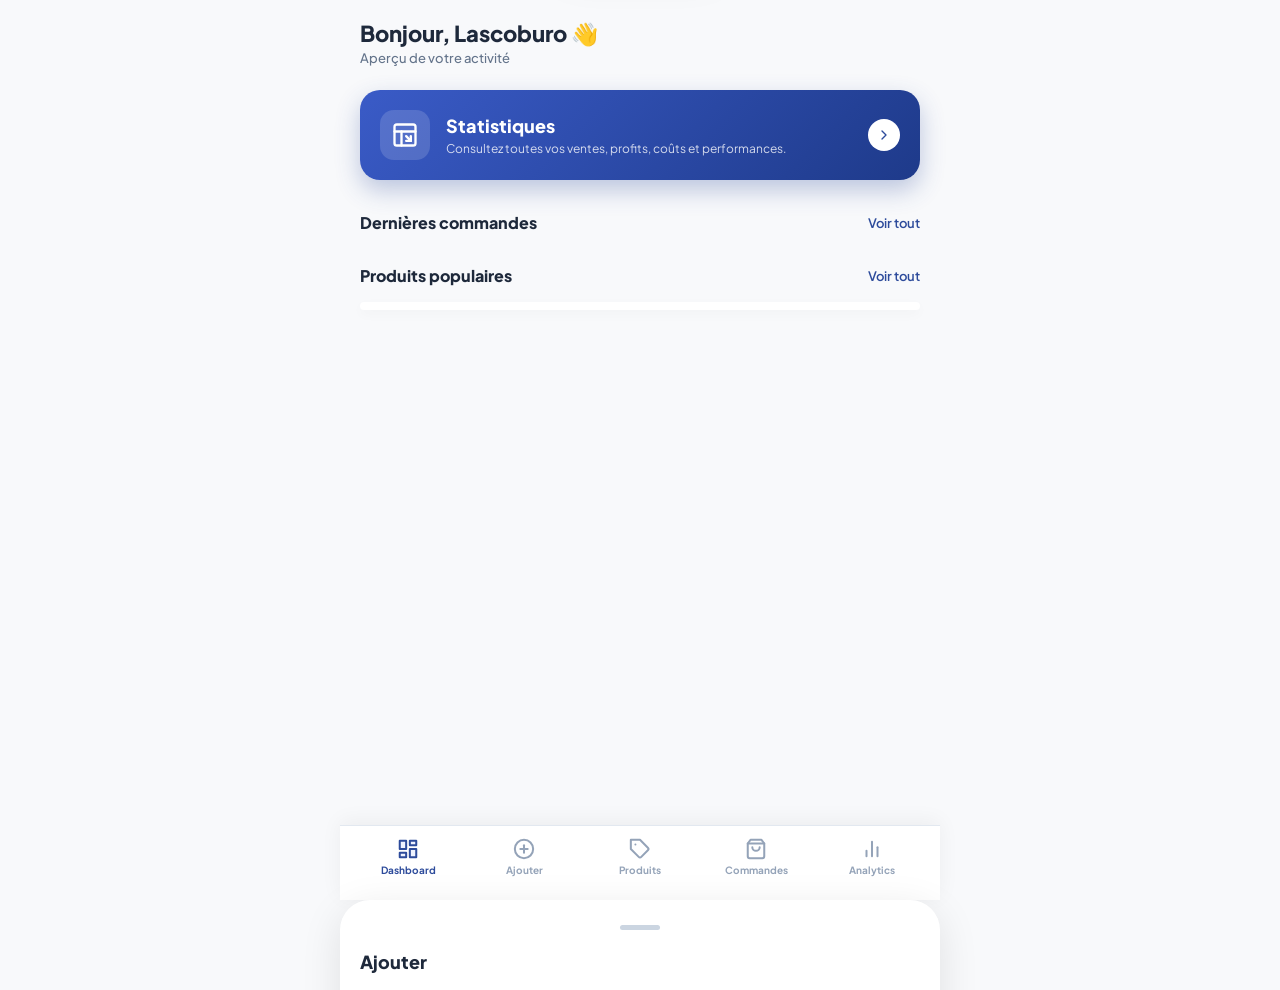
==== commit 2f3880d0: "Update admin.html" ====
--- a/admin.html
+++ b/admin.html
@@ -11,28 +11,16 @@
            VARIABLES & RESET
         ========================================= */
         :root {
-            --bg-main: #F8F9FB;
-            --surface: #FFFFFF;
-            --primary: #2D4B9B;
-            --primary-light: #EEF2FF;
-            --accent: #22C55E;
-            --accent-light: #DCFCE7;
-            --warning: #F59E0B;
-            --warning-light: #FEF3C7;
-            --danger: #EF4444;
-            --danger-light: #FEE2E2;
-            --purple: #8B5CF6;
-            --purple-light: #EDE9FE;
-            --orange: #F97316;
-            --orange-light: #FFEDD5;
-            --text-main: #1E293B;
-            --text-muted: #64748B;
-            --border: #E2E8F0;
-            --radius-card: 20px;
-            --radius-btn: 12px;
-            --shadow-sm: 0 4px 12px rgba(0,0,0,0.03);
-            --shadow-nav: 0 -4px 20px rgba(0,0,0,0.05);
-            --shadow-modal: 0 10px 40px rgba(0,0,0,0.1);
+            --bg-main: #F8F9FB; --surface: #FFFFFF;
+            --primary: #2D4B9B; --primary-light: #EEF2FF;
+            --accent: #22C55E; --accent-light: #DCFCE7;
+            --warning: #F59E0B; --warning-light: #FEF3C7;
+            --danger: #EF4444; --danger-light: #FEE2E2;
+            --purple: #8B5CF6; --purple-light: #EDE9FE;
+            --orange: #F97316; --orange-light: #FFEDD5;
+            --text-main: #1E293B; --text-muted: #64748B;
+            --border: #E2E8F0; --radius-card: 20px; --radius-btn: 12px;
+            --shadow-sm: 0 4px 12px rgba(0,0,0,0.03); --shadow-nav: 0 -4px 20px rgba(0,0,0,0.05); --shadow-modal: 0 10px 40px rgba(0,0,0,0.1);
         }
 
         * { box-sizing: border-box; margin: 0; padding: 0; -webkit-tap-highlight-color: transparent; }
@@ -55,7 +43,7 @@
         .section-title { font-size: 16px; font-weight: 800; margin-bottom: 16px; display: flex; justify-content: space-between; align-items: center; }
         .section-link { font-size: 13px; color: var(--primary); font-weight: 600; text-decoration: none; cursor: pointer; }
 
-        /* BIG ANALYTICS BUTTON (DASHBOARD) */
+        /* DASHBOARD ELEMENTS */
         .main-stat-card { background: linear-gradient(135deg, #3A5BC7 0%, #1E3A8A 100%); border-radius: var(--radius-card); padding: 20px; color: white; display: flex; align-items: center; justify-content: space-between; box-shadow: 0 10px 25px rgba(45, 75, 155, 0.3); margin-bottom: 20px; cursor: pointer; transition: 0.2s; }
         .main-stat-card:active { transform: scale(0.98); }
         .msc-icon { width: 50px; height: 50px; background: rgba(255,255,255,0.15); border-radius: 14px; display: flex; align-items:center; justify-content: center; margin-right: 16px; flex-shrink: 0;}
@@ -64,7 +52,6 @@
         .msc-content p { font-size: 12px; color: rgba(255,255,255,0.8); line-height: 1.3;}
         .msc-arrow { background: white; color: var(--primary); width: 32px; height: 32px; border-radius: 50%; display: flex; align-items: center; justify-content: center; flex-shrink: 0;}
 
-        /* ALERTS */
         .alert-card { border-radius: 12px; padding: 14px 16px; display: flex; align-items: center; justify-content: space-between; margin-bottom: 12px; font-size: 13px; font-weight: 600; cursor: pointer; display: none; transition: 0.2s;}
         .alert-card:active { transform: scale(0.98); }
         .alert-card.active { display: flex; }
@@ -72,7 +59,6 @@
         .alert-card.danger { background: var(--danger-light); color: #B91C1C; border: 1px solid #FECACA; }
         .alert-content { display: flex; align-items: center; gap: 12px; }
 
-        /* CARDS */
         .card { background: var(--surface); border-radius: var(--radius-card); padding: 16px; box-shadow: var(--shadow-sm); margin-bottom: 16px; }
         .order-card { padding: 16px; border: 1px solid var(--border); cursor: pointer; transition: 0.2s; background: var(--surface); border-radius: var(--radius-card); margin-bottom: 12px; box-shadow: var(--shadow-sm); }
         .order-card:active { transform: scale(0.98); }
@@ -98,7 +84,7 @@
         .tp-info p { font-size: 12px; color: var(--text-muted); margin-top: 2px; }
         .tp-sales { font-size: 12px; font-weight: 700; color: var(--accent); }
 
-        /* PRODUCT ADMIN CARDS */
+        /* PRODUCT LIST ADMIN */
         .prod-card { display: flex; align-items: center; gap: 12px; padding: 12px; background: var(--surface); border-radius: var(--radius-card); border: 1px solid var(--border); margin-bottom: 12px; box-shadow: var(--shadow-sm);}
         .prod-img-box { width: 50px; height: 50px; background: var(--bg-main); border-radius: 12px; display: flex; align-items: center; justify-content: center; overflow: hidden;}
         .prod-img-box img { max-width: 100%; max-height: 100%; mix-blend-mode: multiply; object-fit: cover;}
@@ -113,7 +99,7 @@
         .btn-edit-prod { background: var(--primary-light); color: var(--primary); }
         .btn-del-prod { background: var(--danger-light); color: var(--danger); }
 
-        /* ANALYTICS GRID */
+        /* ANALYTICS */
         .analytics-header { display: flex; justify-content: space-between; align-items: center; margin-bottom: 20px;}
         .date-picker-btn { background: var(--surface); border: 1px solid var(--border); padding: 8px 14px; border-radius: 10px; font-size: 12px; font-weight: 700; display: flex; align-items: center; gap: 6px; box-shadow: var(--shadow-sm);}
         .analytics-grid { display: grid; grid-template-columns: 1fr 1fr; gap: 12px; margin-bottom: 24px;}
@@ -123,19 +109,24 @@
         .mc-val { font-size: 18px; font-weight: 800; color: var(--text-main); margin-bottom: 8px;}
         .mc-trend { font-size: 11px; font-weight: 700; display: flex; align-items:center; gap:4px; }
         .trend-up { color: var(--accent); } .trend-down { color: var(--danger); } .trend-flat { color: var(--text-muted); }
-        .info-banner { background: var(--primary-light); color: var(--primary); padding: 16px; border-radius: 16px; display: flex; align-items:flex-start; gap: 12px; font-size: 12px; font-weight: 600; line-height: 1.4; border: 1px solid #C7D2FE;}
-
-        /* FORMS */
+        .info-banner { background: var(--primary-light); color: var(--primary); padding: 16px; border-radius: 16px; display: flex; align-items:flex-start; gap: 12px; font-size: 12px; font-weight: 600; line-height: 1.4; border: 1px solid #C7D2FE; margin-bottom:20px;}
+
+        /* FORMS & INPUTS */
         .search-box { position: relative; margin-bottom: 20px; display: flex; gap: 10px; }
         .search-box input { flex: 1; padding: 14px 16px 14px 44px; border: 1px solid var(--border); border-radius: var(--radius-btn); background: var(--surface); outline: none; font-size: 14px; }
         .search-box svg.search-icon { position: absolute; left: 16px; top: 14px; color: var(--text-muted); width: 18px; }
+        
         .form-group { margin-bottom: 20px; }
-        .form-group label { display: flex; align-items: center; gap: 6px; font-size: 13px; font-weight: 600; color: var(--text-muted); margin-bottom: 8px; }
+        .form-group label { display: flex; align-items: center; gap: 6px; font-size: 13px; font-weight: 700; color: var(--text-main); margin-bottom: 8px; }
         .form-control { width: 100%; padding: 16px; border: 1px solid var(--border); border-radius: var(--radius-btn); background: var(--surface); outline: none; font-size: 14px; font-weight: 500; transition: 0.2s; }
         .form-control:focus { border-color: var(--primary); box-shadow: 0 0 0 3px var(--primary-light); }
+        .input-with-action { display: flex; gap: 10px; }
+        .btn-plus-field { width: 50px; height: 50px; background: var(--surface); border: 1px solid var(--border); border-radius: var(--radius-btn); display: flex; align-items: center; justify-content: center; color: var(--text-muted); cursor: pointer; flex-shrink: 0; transition: 0.2s;}
+        .btn-plus-field:active { background: var(--border); }
         
         .btn { width: 100%; padding: 16px; border-radius: var(--radius-btn); font-size: 15px; font-weight: 700; transition: 0.2s; display: flex; justify-content: center; align-items: center; gap: 8px; }
         .btn:active { transform: scale(0.98); }
+        .btn:disabled { opacity: 0.5; cursor: not-allowed; transform: none; }
         .btn-primary { background: var(--primary); color: white; }
         .btn-success { background: var(--accent); color: white; }
         .btn-danger-outline { background: transparent; color: var(--danger); border: 1px solid var(--danger-light); }
@@ -145,30 +136,42 @@
         .tabs-scroll::-webkit-scrollbar { display: none; }
         .tab-pill { padding: 8px 16px; border-radius: 50px; font-size: 13px; font-weight: 600; color: var(--text-muted); background: var(--surface); border: 1px solid var(--border); white-space: nowrap; cursor: pointer; transition: 0.2s;}
         .tab-pill.active { background: var(--primary); color: white; border-color: var(--primary); }
-
         .filter-banner { background: var(--primary-light); border: 1px solid #C7D2FE; border-radius: 12px; padding: 10px 16px; justify-content: space-between; align-items: center; margin-bottom: 16px; font-size: 13px; font-weight: 700; color: var(--primary); display: none;}
         .filter-banner.active { display: flex; }
         .filter-close { background: white; border: none; width: 24px; height: 24px; border-radius: 50%; display: flex; align-items: center; justify-content: center; cursor: pointer; color: var(--primary);}
 
-        /* WIZARD */
+        /* WIZARD (AJOUTER PRODUIT) */
         .stepper { display: flex; justify-content: space-between; position: relative; margin-bottom: 32px; padding: 0 20px; }
         .stepper::before { content: ''; position: absolute; top: 12px; left: 30px; right: 30px; height: 2px; background: var(--border); z-index: 1; }
-        .step-dot { width: 26px; height: 26px; border-radius: 50%; background: var(--surface); border: 2px solid var(--border); color: var(--text-muted); display: flex; align-items: center; justify-content: center; font-weight: 700; font-size: 12px; position: relative; z-index: 2; }
+        .step-dot { width: 26px; height: 26px; border-radius: 50%; background: var(--surface); border: 2px solid var(--border); color: var(--text-muted); display: flex; align-items: center; justify-content: center; font-weight: 700; font-size: 12px; position: relative; z-index: 2; transition:0.3s;}
         .step-dot.active { border-color: var(--primary); background: var(--primary); color: white; }
         .step-dot.done { border-color: var(--primary); background: var(--primary); color: white; }
         .wizard-step { display: none; animation: fadeIn 0.3s; }
         .wizard-step.active { display: block; }
         .wizard-footer { display: flex; gap: 12px; margin-top: 30px; }
         .wizard-footer .btn { flex: 1; }
-        .upload-box { border: 2px dashed var(--border); border-radius: var(--radius-card); padding: 40px 20px; text-align: center; background: var(--surface); margin-bottom: 24px; cursor: pointer; }
-        
+        
+        .upload-box { border: 2px dashed var(--border); border-radius: var(--radius-card); padding: 40px 20px; text-align: center; background: var(--surface); margin-bottom: 24px; cursor: pointer; transition: 0.2s;}
+        .upload-box:active { background: var(--bg-main); }
+        
+        /* Variants UI Elements */
         .toggle-wrapper { display: flex; justify-content: space-between; align-items: center; padding: 16px; background: var(--surface); border-radius: var(--radius-btn); border: 1px solid var(--border); margin-bottom: 20px; }
         .switch { position: relative; display: inline-block; width: 50px; height: 30px; }
         .switch input { opacity: 0; width: 0; height: 0; }
         .slider { position: absolute; cursor: pointer; top: 0; left: 0; right: 0; bottom: 0; background-color: var(--border); transition: .3s; border-radius: 34px; }
         .slider:before { position: absolute; content: ""; height: 26px; width: 26px; left: 2px; bottom: 2px; background-color: white; transition: .3s; border-radius: 50%; box-shadow: 0 2px 4px rgba(0,0,0,0.2); }
-        input:checked + .slider { background-color: var(--accent); }
+        input:checked + .slider { background-color: var(--primary); }
         input:checked + .slider:before { transform: translateX(20px); }
+
+        .chip-container { display: flex; flex-wrap: wrap; gap: 8px; margin-bottom: 24px; }
+        .v-chip { padding: 8px 12px; border-radius: 20px; background: var(--primary-light); color: var(--primary); border: 1px solid #C7D2FE; font-size: 13px; font-weight: 700; display: flex; align-items: center; gap: 8px; }
+        .v-chip span { cursor: pointer; display: flex; align-items: center; justify-content: center; width: 16px; height: 16px; background: rgba(0,0,0,0.1); border-radius: 50%; }
+
+        .v-row { display: flex; align-items: center; justify-content: space-between; padding: 12px 0; border-bottom: 1px solid var(--border); }
+        .v-row:last-child { border-bottom: none; }
+        .v-row-left { display: flex; align-items: center; gap: 12px; font-size: 14px; font-weight: 600; width: 100px;}
+        .v-dot { width: 12px; height: 12px; border-radius: 50%; }
+        .v-row-right { display: flex; align-items: center; gap: 12px; flex: 1;}
 
         /* ORDER DETAILS */
         .detail-header { display: flex; align-items: center; gap: 16px; margin-bottom: 24px; }
@@ -207,14 +210,19 @@
         .empty-state { text-align: center; padding: 30px; color: var(--text-muted); font-size: 13px; font-weight: 600;}
         .overlay { position: fixed; inset: 0; background: rgba(15, 23, 42, 0.4); backdrop-filter: blur(4px); z-index: 1000; opacity: 0; pointer-events: none; transition: 0.3s; display: flex; align-items: center; justify-content: center; padding: 20px; }
         .overlay.active { opacity: 1; pointer-events: auto; }
-        .modal { background: var(--surface); width: 100%; max-width: 340px; border-radius: 24px; padding: 24px; box-shadow: var(--shadow-modal); transform: scale(0.95); transition: 0.3s; text-align: center; }
-        .overlay.active .modal { transform: scale(1); }
+        
+        .modal { background: var(--surface); width: 100%; max-width: 340px; border-radius: 24px; padding: 24px; box-shadow: var(--shadow-modal); transform: scale(0.95); transition: 0.3s; text-align: center; display: none;}
+        .overlay.active .modal { display: block; transform: scale(1); }
         .modal-icon { width: 48px; height: 48px; border-radius: 50%; background: var(--warning-light); color: var(--warning); display: flex; align-items: center; justify-content: center; margin: 0 auto 16px; }
         .modal h3 { font-size: 18px; font-weight: 800; margin-bottom: 8px; }
         .modal p { font-size: 13px; color: var(--text-muted); margin-bottom: 24px; line-height: 1.4; }
         .modal-actions { display: flex; gap: 12px; }
         .modal-actions .btn { padding: 14px; font-size: 14px; flex: 1; }
         
+        .bottom-sheet { position: fixed; bottom: 0; left: 0; right: 0; background: white; border-radius: 30px 30px 0 0; padding: 25px 20px 40px; z-index: 1001; transform: translateY(100%); transition: 0.4s cubic-bezier(0.175, 0.885, 0.32, 1); max-width: 600px; margin: 0 auto; box-shadow: var(--shadow-modal);}
+        .bottom-sheet.active { transform: translateY(0); }
+        .sheet-handle { width: 40px; height: 5px; background: #CBD5E1; border-radius: 10px; margin: 0 auto 20px; }
+
         .toast { position: fixed; top: 20px; left: 50%; transform: translateX(-50%) translateY(-100px); background: var(--text-main); color: white; padding: 12px 24px; border-radius: 50px; font-size: 13px; font-weight: 600; display: flex; align-items: center; gap: 8px; box-shadow: var(--shadow-modal); z-index: 1100; transition: 0.4s cubic-bezier(0.175, 0.885, 0.32, 1.275); }
         .toast.show { transform: translateX(-50%) translateY(0); }
     </style>
@@ -238,7 +246,7 @@
                 <p>Consultez toutes vos ventes, profits, coûts et performances.</p>
             </div>
             <div class="msc-arrow">
-                <svg viewBox="0 0 24 24" style="width:20px; height:20px;"><polyline points="9 18 15 12 9 6"></polyline></svg>
+                <svg viewBox="0 0 24 24" style="width:16px; height:16px;"><polyline points="9 18 15 12 9 6"></polyline></svg>
             </div>
         </div>
 
@@ -275,12 +283,10 @@
         <div class="header-top">
             <h1 style="font-size: 20px;">Commandes</h1>
         </div>
-
         <div class="search-box">
             <svg class="search-icon" viewBox="0 0 24 24"><circle cx="11" cy="11" r="8"></circle><line x1="21" y1="21" x2="16.65" y2="16.65"></line></svg>
             <input type="text" placeholder="Rechercher une commande...">
         </div>
-
         <div class="tabs-scroll">
             <div class="tab-pill active" onclick="filterOrdersList('Toutes', this)">Toutes</div>
             <div class="tab-pill" onclick="filterOrdersList('En attente', this)">En attente</div>
@@ -288,7 +294,6 @@
             <div class="tab-pill" onclick="filterOrdersList('Livrées', this)">Livrées</div>
             <div class="tab-pill" onclick="filterOrdersList('Annulées', this)">Annulées</div>
         </div>
-
         <div id="adminOrderListContainer"></div>
     </div>
 
@@ -300,39 +305,19 @@
                 <div class="badge" id="det-badge">STATUT</div>
             </div>
         </div>
-
         <p style="font-size: 13px; color: var(--text-muted); margin-bottom: 20px; font-weight: 500;" id="det-date">Date</p>
-
         <div class="card info-list">
-            <div class="info-row">
-                <div class="info-label"><svg viewBox="0 0 24 24"><path d="M20 21v-2a4 4 0 0 0-4-4H8a4 4 0 0 0-4 4v2"></path><circle cx="12" cy="7" r="4"></circle></svg> Client</div>
-                <div class="info-val" id="det-client">-</div>
-            </div>
-            <div class="info-row">
-                <div class="info-label"><svg viewBox="0 0 24 24"><path d="M22 16.92v3a2 2 0 0 1-2.18 2 19.79 19.79 0 0 1-8.63-3.07 19.5 19.5 0 0 1-6-6 19.79 19.79 0 0 1-3.07-8.67A2 2 0 0 1 4.11 2h3a2 2 0 0 1 2 1.72 12.84 12.84 0 0 0 .7 2.81 2 2 0 0 1-.45 2.11L8.09 9.91a16 16 0 0 0 6 6l1.27-1.27a2 2 0 0 1 2.11-.45 12.84 12.84 0 0 0 2.81.7A2 2 0 0 1 22 16.92z"></path></svg> Téléphone</div>
-                <div class="info-val">Non fourni</div>
-            </div>
-            <div class="info-row">
-                <div class="info-label"><svg viewBox="0 0 24 24"><circle cx="12" cy="12" r="10"></circle><path d="M12 2a15.3 15.3 0 0 1 4 10 15.3 15.3 0 0 1-4 10 15.3 15.3 0 0 1-4-10 15.3 15.3 0 0 1 4-10z"></path><line x1="2" y1="12" x2="22" y2="12"></line></svg> Canal</div>
-                <div class="info-val">WhatsApp</div>
-            </div>
-            <div class="info-row">
-                <div class="info-label"><svg viewBox="0 0 24 24"><rect x="1" y="4" width="22" height="16" rx="2" ry="2"></rect><line x1="1" y1="10" x2="23" y2="10"></line></svg> Paiement</div>
-                <div class="info-val">À la livraison</div>
-            </div>
-        </div>
-
-        <div class="card">
-            <h3 style="font-size: 14px; margin-bottom: 12px;" id="det-items-count">Articles (0)</h3>
-            <div id="det-items-list"></div>
-        </div>
-
+            <div class="info-row"><div class="info-label"><svg viewBox="0 0 24 24"><path d="M20 21v-2a4 4 0 0 0-4-4H8a4 4 0 0 0-4 4v2"></path><circle cx="12" cy="7" r="4"></circle></svg> Client</div><div class="info-val" id="det-client">-</div></div>
+            <div class="info-row"><div class="info-label"><svg viewBox="0 0 24 24"><path d="M22 16.92v3a2 2 0 0 1-2.18 2 19.79 19.79 0 0 1-8.63-3.07 19.5 19.5 0 0 1-6-6 19.79 19.79 0 0 1-3.07-8.67A2 2 0 0 1 4.11 2h3a2 2 0 0 1 2 1.72 12.84 12.84 0 0 0 .7 2.81 2 2 0 0 1-.45 2.11L8.09 9.91a16 16 0 0 0 6 6l1.27-1.27a2 2 0 0 1 2.11-.45 12.84 12.84 0 0 0 2.81.7A2 2 0 0 1 22 16.92z"></path></svg> Téléphone</div><div class="info-val">Non fourni</div></div>
+            <div class="info-row"><div class="info-label"><svg viewBox="0 0 24 24"><circle cx="12" cy="12" r="10"></circle><path d="M12 2a15.3 15.3 0 0 1 4 10 15.3 15.3 0 0 1-4 10 15.3 15.3 0 0 1-4-10 15.3 15.3 0 0 1 4-10z"></path><line x1="2" y1="12" x2="22" y2="12"></line></svg> Canal</div><div class="info-val">WhatsApp</div></div>
+            <div class="info-row"><div class="info-label"><svg viewBox="0 0 24 24"><rect x="1" y="4" width="22" height="16" rx="2" ry="2"></rect><line x1="1" y1="10" x2="23" y2="10"></line></svg> Paiement</div><div class="info-val">À la livraison</div></div>
+        </div>
+        <div class="card"><h3 style="font-size: 14px; margin-bottom: 12px;" id="det-items-count">Articles (0)</h3><div id="det-items-list"></div></div>
         <div class="summary-box">
             <div class="summary-row"><span>Sous-total</span><span id="det-subtotal">0.00 DH</span></div>
             <div class="summary-row"><span>Livraison</span><span>0.00 DH</span></div>
             <div class="summary-row total"><span>Total</span><span id="det-total">0.00 DH</span></div>
         </div>
-
         <div class="action-stack" id="det-actions"></div>
     </div>
 
@@ -343,19 +328,15 @@
                 <p id="prodCountText">0 produits</p>
             </div>
         </div>
-
         <div class="search-box">
             <svg class="search-icon" viewBox="0 0 24 24"><circle cx="11" cy="11" r="8"></circle><line x1="21" y1="21" x2="16.65" y2="16.65"></line></svg>
             <input type="text" id="searchProdInput" placeholder="Rechercher un produit...">
         </div>
-
         <div class="filter-banner" id="prodFilterBanner">
             <span id="prodFilterText">Filtre actif</span>
             <button class="filter-close" onclick="filterProduits('all')"><svg viewBox="0 0 24 24" style="width:14px;"><line x1="18" y1="6" x2="6" y2="18"></line><line x1="6" y1="6" x2="18" y2="18"></line></svg></button>
         </div>
-
         <div id="adminProductListContainer"></div>
-
         <button class="fab" onclick="prepareAddProduct()">
             <svg viewBox="0 0 24 24"><line x1="12" y1="5" x2="12" y2="19"></line><line x1="5" y1="12" x2="19" y2="12"></line></svg>
         </button>
@@ -374,64 +355,130 @@
         </div>
 
         <div id="wizard-1" class="wizard-step active">
-            <h3 style="font-size: 14px; margin-bottom: 16px; color: var(--text-muted);">Informations de base</h3>
-            
-            <div class="upload-box" onclick="document.getElementById('pImg').focus()">
+            <h3 style="font-size: 16px; margin-bottom: 4px; font-weight:800;">Informations de base</h3>
+            <p style="font-size: 13px; color: var(--text-muted); margin-bottom: 24px;">Ajoutez les informations principales de votre produit.</p>
+            
+            <label style="font-size: 13px; font-weight: 700; display: block; margin-bottom: 12px;">Image du produit</label>
+            <div class="upload-box" onclick="document.getElementById('pImg').focus()" id="uploadBoxUI">
                 <svg viewBox="0 0 24 24"><path d="M21 15v4a2 2 0 0 1-2 2H5a2 2 0 0 1-2-2v-4"></path><polyline points="17 8 12 3 7 8"></polyline><line x1="12" y1="3" x2="12" y2="15"></line></svg>
-                <p>Coller l'URL de l'image</p>
-                <input type="text" id="pImg" class="form-control" placeholder="https://..." style="margin-top:10px; display:none;" onblur="this.style.display='none'; if(this.value){ document.getElementById('previewImg').style.display='block'; document.getElementById('previewImg').src=this.value; }">
-                <img id="previewImg" style="width: 80px; height: 80px; border-radius: 12px; object-fit: cover; margin-top: 10px; display: none; border: 1px solid var(--border); margin: 10px auto 0;" src="">
-            </div>
+                <p>Ajouter une image</p>
+                <span>Coller le lien ci-dessous</span>
+            </div>
+            
+            <div class="search-box" style="margin-bottom: 24px;">
+                <svg class="search-icon" viewBox="0 0 24 24" style="color:var(--primary);"><path d="M10 13a5 5 0 0 0 7.54.54l3-3a5 5 0 0 0-7.07-7.07l-1.72 1.71"></path><path d="M14 11a5 5 0 0 0-7.54-.54l-3 3a5 5 0 0 0 7.07 7.07l1.71-1.71"></path></svg>
+                <input type="text" id="pImg" placeholder="Coller l'URL de l'image" style="padding-left:44px;" oninput="previewWizardImg(); validateStep1();">
+            </div>
+            <img id="previewImg" style="width: 100px; height: 100px; border-radius: 16px; object-fit: cover; margin-bottom: 24px; display: none; border: 1px solid var(--border); margin-left: auto; margin-right: auto;" src="">
 
             <div class="form-group">
-                <label>Nom du produit</label>
-                <input type="text" id="pName" class="form-control" placeholder="Ex: Stylo Pilot G-2">
+                <label>Nom du produit *</label>
+                <input type="text" id="pName" class="form-control" placeholder="Ex: Stylo Pilot G-2" oninput="validateStep1()">
             </div>
 
             <div class="form-group">
-                <label>Catégorie principale</label>
-                <input type="text" id="pCat" class="form-control" placeholder="Ex: Fournitures scolaires">
-            </div>
-
-            <button class="btn btn-primary" style="margin-top: 30px;" onclick="goToStep(2)">Suivant</button>
+                <label>Catégorie principale *</label>
+                <div class="input-with-action">
+                    <select id="pCat" class="form-control" onchange="loadSubCats(); validateStep1();">
+                        <option value="">Sélectionner...</option>
+                    </select>
+                    <div class="btn-plus-field" onclick="openAddCategoryModal('main')"><svg viewBox="0 0 24 24"><line x1="12" y1="5" x2="12" y2="19"></line><line x1="5" y1="12" x2="19" y2="12"></line></svg></div>
+                </div>
+            </div>
+
+            <div class="form-group">
+                <label>Sous-catégorie</label>
+                <div class="input-with-action">
+                    <select id="pSubCat" class="form-control">
+                        <option value="">Sélectionner d'abord une catégorie...</option>
+                    </select>
+                    <div class="btn-plus-field" onclick="openAddCategoryModal('sub')"><svg viewBox="0 0 24 24"><line x1="12" y1="5" x2="12" y2="19"></line><line x1="5" y1="12" x2="19" y2="12"></line></svg></div>
+                </div>
+            </div>
+
+            <button class="btn btn-primary" id="btnNext1" style="margin-top: 30px;" onclick="goToStep(2)" disabled>Continuer <svg viewBox="0 0 24 24" style="width:18px;"><polyline points="9 18 15 12 9 6"></polyline></svg></button>
         </div>
 
         <div id="wizard-2" class="wizard-step">
-            <h3 style="font-size: 14px; margin-bottom: 16px; color: var(--text-muted); text-align: center;">Prix & Stock</h3>
+            <h3 style="font-size: 16px; margin-bottom: 4px; font-weight:800;">Prix & Stock</h3>
+            <p style="font-size: 13px; color: var(--text-muted); margin-bottom: 24px;">Définissez le prix et la quantité disponible.</p>
             
             <div class="form-group">
                 <label>Prix d'achat (DH)</label>
                 <input type="number" id="pCost" class="form-control" placeholder="8.00">
             </div>
             <div class="form-group">
-                <label>Prix de vente (DH)</label>
-                <input type="number" id="pSell" class="form-control" placeholder="15.00">
+                <label>Prix de vente (DH) *</label>
+                <input type="number" id="pSell" class="form-control" placeholder="15.00" oninput="validateStep2()">
             </div>
             <div class="form-group">
-                <label>Stock global</label>
-                <input type="number" id="pStock" class="form-control" placeholder="50">
+                <label>Stock global *</label>
+                <input type="number" id="pStock" class="form-control" placeholder="50" oninput="validateStep2()">
+                <span style="font-size: 11px; color: var(--text-muted); margin-top: 6px; display: block;">Quantité totale disponible pour ce produit.</span>
             </div>
             <div class="form-group">
-                <label>Seuil de stock faible</label>
-                <input type="number" id="pLowStock" class="form-control" placeholder="5" value="5">
+                <label>Seuil de stock faible *</label>
+                <input type="number" id="pLowStock" class="form-control" placeholder="5" value="5" oninput="validateStep2()">
+            </div>
+
+            <div class="info-banner" style="margin-top:24px;">
+                <svg viewBox="0 0 24 24" style="flex-shrink:0;"><circle cx="12" cy="12" r="10"></circle><line x1="12" y1="16" x2="12" y2="12"></line><line x1="12" y1="8" x2="12.01" y2="8"></line></svg>
+                <div>
+                    <strong style="display:block; margin-bottom:4px;">À propos du seuil de stock</strong>
+                    Une alerte vous sera envoyée quand le stock sera inférieur ou égal à ce seuil.
+                </div>
             </div>
 
             <div class="wizard-footer">
-                <button class="btn btn-outline" onclick="goToStep(1)">Précédent</button>
-                <button class="btn btn-primary" onclick="goToStep(3)">Suivant</button>
+                <button class="btn btn-outline" style="flex:0.5;" onclick="goToStep(1)"><svg viewBox="0 0 24 24" style="width:18px;"><polyline points="15 18 9 12 15 6"></polyline></svg> Précédent</button>
+                <button class="btn btn-primary" id="btnNext2" onclick="goToStep(3)" disabled>Continuer <svg viewBox="0 0 24 24" style="width:18px;"><polyline points="9 18 15 12 9 6"></polyline></svg></button>
             </div>
         </div>
 
         <div id="wizard-3" class="wizard-step">
-            <h3 style="font-size: 14px; margin-bottom: 16px; color: var(--text-muted); text-align: center;">Configuration finale</h3>
-            <div class="card" style="text-align: center; padding: 30px 20px;">
-                <svg viewBox="0 0 24 24" style="width: 40px; height: 40px; color: var(--accent); margin-bottom: 16px;"><path d="M22 11.08V12a10 10 0 1 1-5.93-9.14"></path><polyline points="22 4 12 14.01 9 11.01"></polyline></svg>
-                <h4 style="margin-bottom: 8px;">Presque terminé !</h4>
-                <p style="font-size: 13px; color: var(--text-muted);">Vérifiez vos informations avant de mettre le produit en ligne.</p>
-            </div>
+            <h3 style="font-size: 16px; margin-bottom: 4px; font-weight:800;">Variantes (optionnel)</h3>
+            <p style="font-size: 13px; color: var(--text-muted); margin-bottom: 24px;">Ajoutez des variantes comme couleur, taille... Vous pourrez gérer le stock par variante.</p>
+            
+            <div class="toggle-wrapper">
+                <span class="toggle-label">Activer les variantes</span>
+                <label class="switch">
+                    <input type="checkbox" id="varToggle" onchange="document.getElementById('variantConfig').style.display = this.checked ? 'block' : 'none'">
+                    <span class="slider"></span>
+                </label>
+            </div>
+
+            <div id="variantConfig" style="display:none;">
+                <div class="form-group">
+                    <label>Type de variante</label>
+                    <select class="form-control" id="varType"><option>Couleur</option><option>Taille</option><option>Autre</option></select>
+                </div>
+
+                <div class="form-group">
+                    <label>Options (ex: Bleu, Rouge)</label>
+                    <div style="display:flex; gap:8px; margin-bottom: 12px;">
+                        <input type="text" id="vNameInput" class="form-control" placeholder="Ajouter une option..." style="padding: 12px;">
+                        <button class="btn-outline" style="width:auto; padding:0 16px; font-size:13px;" onclick="addVariantOption()">+ Ajouter</button>
+                    </div>
+                    <div class="chip-container" id="vChips"></div>
+                </div>
+
+                <div style="margin-top: 32px;" id="vStockSection">
+                    <label style="font-size: 13px; font-weight: 700; display:block; margin-bottom: 16px;">Stock par variante</label>
+                    <div id="vRowsContainer"></div>
+                </div>
+                
+                <div class="info-banner" style="margin-top:24px; background:var(--surface); color:var(--text-main); border-color:var(--border);">
+                    <svg viewBox="0 0 24 24" style="flex-shrink:0; color:var(--primary);"><circle cx="12" cy="12" r="10"></circle><path d="M12 16v-4"></path><path d="M12 8h.01"></path></svg>
+                    <div>
+                        <strong style="display:block; margin-bottom:4px; color:var(--primary);">Conseil</strong>
+                        Le prix de vente défini à l'étape précédente sera appliqué à toutes les variantes.
+                    </div>
+                </div>
+            </div>
+
             <div class="wizard-footer">
-                <button class="btn btn-outline" onclick="goToStep(2)">Précédent</button>
-                <button class="btn btn-success" onclick="saveProductData()">Enregistrer le produit</button>
+                <button class="btn btn-outline" style="flex:0.5;" onclick="goToStep(2)"><svg viewBox="0 0 24 24" style="width:18px;"><polyline points="15 18 9 12 15 6"></polyline></svg> Précédent</button>
+                <button class="btn btn-success" onclick="saveProductData()">Enregistrer le produit <svg viewBox="0 0 24 24" style="width:18px;"><polyline points="20 6 9 17 4 12"></polyline></svg></button>
             </div>
         </div>
     </div>
@@ -440,64 +487,22 @@
         <div class="analytics-header">
             <h1 style="font-size: 20px; font-weight:800;">Statistiques</h1>
             <div class="date-picker-btn">
-                <svg viewBox="0 0 24 24" style="width:14px; color:var(--text-muted);"><rect x="3" y="4" width="18" height="18" rx="2" ry="2"></rect><line x1="16" y1="2" x2="16" y2="6"></line><line x1="8" y1="2" x2="8" y2="6"></line><line x1="3" y1="10" x2="21" y2="10"></line></svg>
-                Aujourd'hui
-                <svg viewBox="0 0 24 24" style="width:14px; margin-left:4px;"><polyline points="6 9 12 15 18 9"></polyline></svg>
-            </div>
-        </div>
-
+                <svg viewBox="0 0 24 24" style="width:14px; color:var(--text-muted);"><rect x="3" y="4" width="18" height="18" rx="2" ry="2"></rect><line x1="16" y1="2" x2="16" y2="6"></line><line x1="8" y1="2" x2="8" y2="6"></line><line x1="3" y1="10" x2="21" y2="10"></line></svg> Aujourd'hui <svg viewBox="0 0 24 24" style="width:14px; margin-left:4px;"><polyline points="6 9 12 15 18 9"></polyline></svg>
+            </div>
+        </div>
         <h3 style="font-size: 14px; margin-bottom: 12px;">Résumé</h3>
         <div class="analytics-grid">
-            <div class="metric-card">
-                <div class="mc-icon" style="background:var(--primary-light); color:var(--primary);"><svg viewBox="0 0 24 24"><polyline points="22 12 18 12 15 21 9 3 6 12 2 12"></polyline></svg></div>
-                <div class="mc-title">Profit</div>
-                <div class="mc-val" style="color:var(--primary);" id="statProfit">0.00 DH</div>
-                <div class="mc-trend trend-flat" id="statProfitTrend">-</div>
-            </div>
-            <div class="metric-card">
-                <div class="mc-icon" style="background:var(--accent-light); color:var(--accent);"><svg viewBox="0 0 24 24"><path d="M6 2L3 6v14a2 2 0 0 0 2 2h14a2 2 0 0 0 2-2V6l-3-4z"></path><line x1="3" y1="6" x2="21" y2="6"></line><path d="M16 10a4 4 0 0 1-8 0"></path></svg></div>
-                <div class="mc-title">Ventes (CA)</div>
-                <div class="mc-val" id="statRevenue">0.00 DH</div>
-                <div class="mc-trend trend-flat" id="statRevenueTrend">-</div>
-            </div>
-            <div class="metric-card">
-                <div class="mc-icon" style="background:var(--purple-light); color:var(--purple);"><svg viewBox="0 0 24 24"><path d="M20.59 13.41l-7.17 7.17a2 2 0 0 1-2.83 0L2 12V2h10l8.59 8.59a2 2 0 0 1 0 2.82z"></path><line x1="7" y1="7" x2="7.01" y2="7"></line></svg></div>
-                <div class="mc-title">Coût des produits</div>
-                <div class="mc-val" id="statCost">0.00 DH</div>
-                <div class="mc-trend trend-flat" id="statCostTrend">-</div>
-            </div>
-            <div class="metric-card">
-                <div class="mc-icon" style="background:var(--orange-light); color:var(--orange);"><svg viewBox="0 0 24 24"><rect x="1" y="3" width="15" height="13"></rect><polygon points="16 8 20 8 23 11 23 16 16 16 16 8"></polygon><circle cx="5.5" cy="18.5" r="2.5"></circle><circle cx="18.5" cy="18.5" r="2.5"></circle></svg></div>
-                <div class="mc-title">Frais de livraison</div>
-                <div class="mc-val" id="statShipping">0.00 DH</div>
-                <div class="mc-trend trend-flat">-</div>
-            </div>
-        </div>
-
+            <div class="metric-card"><div class="mc-icon" style="background:var(--primary-light); color:var(--primary);"><svg viewBox="0 0 24 24"><polyline points="22 12 18 12 15 21 9 3 6 12 2 12"></polyline></svg></div><div class="mc-title">Profit</div><div class="mc-val" style="color:var(--primary);" id="statProfit">0.00 DH</div><div class="mc-trend trend-flat" id="statProfitTrend">-</div></div>
+            <div class="metric-card"><div class="mc-icon" style="background:var(--accent-light); color:var(--accent);"><svg viewBox="0 0 24 24"><path d="M6 2L3 6v14a2 2 0 0 0 2 2h14a2 2 0 0 0 2-2V6l-3-4z"></path><line x1="3" y1="6" x2="21" y2="6"></line><path d="M16 10a4 4 0 0 1-8 0"></path></svg></div><div class="mc-title">Ventes (CA)</div><div class="mc-val" id="statRevenue">0.00 DH</div><div class="mc-trend trend-flat" id="statRevenueTrend">-</div></div>
+            <div class="metric-card"><div class="mc-icon" style="background:var(--purple-light); color:var(--purple);"><svg viewBox="0 0 24 24"><path d="M20.59 13.41l-7.17 7.17a2 2 0 0 1-2.83 0L2 12V2h10l8.59 8.59a2 2 0 0 1 0 2.82z"></path><line x1="7" y1="7" x2="7.01" y2="7"></line></svg></div><div class="mc-title">Coût des produits</div><div class="mc-val" id="statCost">0.00 DH</div><div class="mc-trend trend-flat" id="statCostTrend">-</div></div>
+            <div class="metric-card"><div class="mc-icon" style="background:var(--orange-light); color:var(--orange);"><svg viewBox="0 0 24 24"><rect x="1" y="3" width="15" height="13"></rect><polygon points="16 8 20 8 23 11 23 16 16 16 16 8"></polygon><circle cx="5.5" cy="18.5" r="2.5"></circle><circle cx="18.5" cy="18.5" r="2.5"></circle></svg></div><div class="mc-title">Frais de livraison</div><div class="mc-val" id="statShipping">0.00 DH</div><div class="mc-trend trend-flat">-</div></div>
+        </div>
         <h3 style="font-size: 14px; margin-bottom: 12px;">Activité</h3>
         <div class="analytics-grid">
-            <div class="metric-card" style="display:flex; align-items:center; justify-content:space-between; grid-column:span 1;">
-                <div class="mc-icon" style="background:var(--primary-light); color:var(--primary); margin:0;"><svg viewBox="0 0 24 24"><rect x="3" y="4" width="18" height="18" rx="2" ry="2"></rect><line x1="16" y1="2" x2="16" y2="6"></line><line x1="8" y1="2" x2="8" y2="6"></line><line x1="3" y1="10" x2="21" y2="10"></line></svg></div>
-                <div style="text-align:right;">
-                    <div class="mc-val" style="margin-bottom:0;" id="statOrders">0</div>
-                    <div class="mc-title">Commandes</div>
-                    <div class="mc-trend trend-flat" id="statOrdersTrend" style="justify-content:flex-end;">-</div>
-                </div>
-            </div>
-            <div class="metric-card" style="display:flex; align-items:center; justify-content:space-between; grid-column:span 1;">
-                <div class="mc-icon" style="background:var(--accent-light); color:var(--accent); margin:0;"><svg viewBox="0 0 24 24"><path d="M21 16V8a2 2 0 0 0-1-1.73l-7-4a2 2 0 0 0-2 0l-7 4A2 2 0 0 0 3 8v8a2 2 0 0 0 1 1.73l7 4a2 2 0 0 0 2 0l7-4A2 2 0 0 0 21 16z"></path><polyline points="3.27 6.96 12 12.01 20.73 6.96"></polyline><line x1="12" y1="22.08" x2="12" y2="12"></line></svg></div>
-                <div style="text-align:right;">
-                    <div class="mc-val" style="margin-bottom:0;" id="statItems">0</div>
-                    <div class="mc-title">Articles vendus</div>
-                    <div class="mc-trend trend-flat" id="statItemsTrend" style="justify-content:flex-end;">-</div>
-                </div>
-            </div>
-        </div>
-
-        <div class="info-banner">
-            <svg viewBox="0 0 24 24" style="flex-shrink:0;"><circle cx="12" cy="12" r="10"></circle><line x1="12" y1="16" x2="12" y2="12"></line><line x1="12" y1="8" x2="12.01" y2="8"></line></svg>
-            Les statistiques sont calculées en fonction des commandes livrées.
-        </div>
+            <div class="metric-card" style="display:flex; align-items:center; justify-content:space-between; grid-column:span 1;"><div class="mc-icon" style="background:var(--primary-light); color:var(--primary); margin:0;"><svg viewBox="0 0 24 24"><rect x="3" y="4" width="18" height="18" rx="2" ry="2"></rect><line x1="16" y1="2" x2="16" y2="6"></line><line x1="8" y1="2" x2="8" y2="6"></line><line x1="3" y1="10" x2="21" y2="10"></line></svg></div><div style="text-align:right;"><div class="mc-val" style="margin-bottom:0;" id="statOrders">0</div><div class="mc-title">Commandes</div><div class="mc-trend trend-flat" id="statOrdersTrend" style="justify-content:flex-end;">-</div></div></div>
+            <div class="metric-card" style="display:flex; align-items:center; justify-content:space-between; grid-column:span 1;"><div class="mc-icon" style="background:var(--accent-light); color:var(--accent); margin:0;"><svg viewBox="0 0 24 24"><path d="M21 16V8a2 2 0 0 0-1-1.73l-7-4a2 2 0 0 0-2 0l-7 4A2 2 0 0 0 3 8v8a2 2 0 0 0 1 1.73l7 4a2 2 0 0 0 2 0l7-4A2 2 0 0 0 21 16z"></path><polyline points="3.27 6.96 12 12.01 20.73 6.96"></polyline><line x1="12" y1="22.08" x2="12" y2="12"></line></svg></div><div style="text-align:right;"><div class="mc-val" style="margin-bottom:0;" id="statItems">0</div><div class="mc-title">Articles vendus</div><div class="mc-trend trend-flat" id="statItemsTrend" style="justify-content:flex-end;">-</div></div></div>
+        </div>
+        <div class="info-banner"><svg viewBox="0 0 24 24" style="flex-shrink:0;"><circle cx="12" cy="12" r="10"></circle><line x1="12" y1="16" x2="12" y2="12"></line><line x1="12" y1="8" x2="12.01" y2="8"></line></svg> Les statistiques sont calculées en fonction des commandes livrées.</div>
     </div>
 
 
@@ -530,10 +535,20 @@
             <h3 id="modalTitle">Confirmation</h3>
             <p id="modalMsg">Êtes-vous sûr de vouloir effectuer cette action ?</p>
             <div class="modal-actions">
-                <button class="btn btn-outline" onclick="closeConfirm()">Annuler</button>
+                <button class="btn btn-outline" onclick="closeModals()">Annuler</button>
                 <button class="btn btn-primary" id="modalConfirmBtn">Confirmer</button>
             </div>
         </div>
+    </div>
+
+    <div class="overlay" id="addCatOverlay" onclick="if(event.target===this) closeModals()"></div>
+    <div class="bottom-sheet" id="addCatModal">
+        <div class="sheet-handle"></div>
+        <h2 style="font-size: 18px; font-weight:800; margin-bottom:20px;" id="catModalTitle">Ajouter</h2>
+        <div class="form-group">
+            <input type="text" id="newCatInput" class="form-control" placeholder="Nom de la catégorie..." autofocus>
+        </div>
+        <button class="btn btn-primary" id="btnSaveCategory">Ajouter</button>
     </div>
 
     <div class="toast" id="toastBox">
@@ -545,6 +560,7 @@
         import { initializeApp } from "https://www.gstatic.com/firebasejs/10.7.1/firebase-app.js";
         import { getFirestore, collection, onSnapshot, addDoc, updateDoc, doc, deleteDoc } from "https://www.gstatic.com/firebasejs/10.7.1/firebase-firestore.js";
 
+        // ⚠️ REPLACE WITH YOUR ACTUAL FIREBASE CONFIG
         const firebaseConfig = {
             apiKey: "AIzaSyCKY59mqLqD4GqQpkDEFqNybKIkwLvgId0",
             authDomain: "lascoburo.firebaseapp.com",
@@ -556,15 +572,16 @@
         const app = initializeApp(firebaseConfig);
         const db = getFirestore(app);
 
-        let allOrders = [];
-        let allProducts = [];
-        let currentOrderFilter = 'Toutes';
-        let currentEditProductId = null; 
-        let currentProductFilter = 'all';
+        let allOrders = [], allProducts = [], globalCategoriesData = [];
+        let currentOrderFilter = 'Toutes', currentProductFilter = 'all', currentEditProductId = null; 
+        
+        // Variants State
+        window.productVariants = [];
+        let currentCatAddingType = ''; 
 
         const safeNum = (val) => isNaN(parseFloat(val)) ? 0 : parseFloat(val);
 
-        // --- UI Navigation with localStorage ---
+        // --- UI Navigation ---
         window.switchTab = (tabId) => {
             document.querySelectorAll('.app-view').forEach(v => v.classList.remove('active'));
             document.querySelectorAll('.nav-item').forEach(n => n.classList.remove('active'));
@@ -574,13 +591,9 @@
             const navItem = document.getElementById(`nav-${navTarget}`);
             if(navItem) navItem.classList.add('active');
             
-            if(tabId !== 'order-detail') {
-                localStorage.setItem('lascoAdminTab', tabId);
-            }
-            
+            if(tabId !== 'order-detail') localStorage.setItem('lascoAdminTab', tabId);
             if(tabId !== 'produits' && currentProductFilter !== 'all') {
-                currentProductFilter = 'all';
-                document.getElementById('prodFilterBanner').classList.remove('active');
+                currentProductFilter = 'all'; document.getElementById('prodFilterBanner').classList.remove('active');
                 if(allProducts.length) renderProductsAdminList(allProducts);
             }
             window.scrollTo(0,0);
@@ -590,6 +603,29 @@
             const savedTab = localStorage.getItem('lascoAdminTab') || 'dashboard';
             switchTab(savedTab);
         });
+
+        // --- WIZARD VALIDATION & NAVIGATION ---
+        window.validateStep1 = () => {
+            const name = document.getElementById('pName').value.trim();
+            const cat = document.getElementById('pCat').value;
+            const btn = document.getElementById('btnNext1');
+            if(name && cat) { btn.disabled = false; } else { btn.disabled = true; }
+        };
+
+        window.previewWizardImg = () => {
+            const url = document.getElementById('pImg').value;
+            const imgEl = document.getElementById('previewImg');
+            if(url) { imgEl.src = url; imgEl.style.display = 'block'; document.getElementById('uploadBoxUI').style.display='none'; }
+            else { imgEl.style.display = 'none'; document.getElementById('uploadBoxUI').style.display='flex'; }
+        }
+
+        window.validateStep2 = () => {
+            const sell = document.getElementById('pSell').value;
+            const stock = document.getElementById('pStock').value;
+            const lowStock = document.getElementById('pLowStock').value;
+            const btn = document.getElementById('btnNext2');
+            if(sell !== "" && stock !== "" && lowStock !== "") { btn.disabled = false; } else { btn.disabled = true; }
+        };
 
         window.goToStep = (step) => {
             document.querySelectorAll('.wizard-step').forEach(el => el.classList.remove('active'));
@@ -602,16 +638,119 @@
             window.scrollTo(0,0);
         };
 
-        // --- SAFE DASHBOARD LOGIC ---
+        // --- VARIANTS LOGIC ---
+        function getColorHex(name) {
+            const n = name.toLowerCase();
+            if(n.includes('bleu')) return '#2563EB'; if(n.includes('rouge')) return '#EF4444';
+            if(n.includes('noir')) return '#0F172A'; if(n.includes('vert')) return '#10B981';
+            if(n.includes('jaune')) return '#F59E0B'; if(n.includes('rose')) return '#EC4899';
+            if(n.includes('blanc')) return '#FFFFFF'; return null;
+        }
+
+        window.addVariantOption = () => {
+            const input = document.getElementById('vNameInput');
+            const name = input.value.trim();
+            if(name && !window.productVariants.find(v => v.name.toLowerCase() === name.toLowerCase())) {
+                window.productVariants.push({ name: name, stock: 0 });
+                input.value = '';
+                renderVariantUI();
+            }
+        };
+
+        window.removeVar = (index) => { window.productVariants.splice(index, 1); renderVariantUI(); };
+        window.updateVarStock = (index, val) => { window.productVariants[index].stock = parseInt(val) || 0; };
+
+        function renderVariantUI() {
+            const isColor = document.getElementById('varType').value === 'Couleur';
+            document.getElementById('vChips').innerHTML = window.productVariants.map((v, i) => `
+                <div class="v-chip">${v.name} <span onclick="removeVar(${i})"><svg viewBox="0 0 24 24" style="width:12px; height:12px;"><line x1="18" y1="6" x2="6" y2="18"></line><line x1="6" y1="6" x2="18" y2="18"></line></svg></span></div>
+            `).join('');
+
+            if(window.productVariants.length > 0) {
+                document.getElementById('vStockSection').style.display = 'block';
+                document.getElementById('vRowsContainer').innerHTML = window.productVariants.map((v, i) => {
+                    let dotColor = '#CBD5E1'; 
+                    if(isColor) { const hex = getColorHex(v.name); if(hex) dotColor = hex; }
+                    return `
+                    <div class="v-row">
+                        <div class="v-row-left"><div class="v-dot" style="background:${dotColor};"></div>${v.name}</div>
+                        <div class="v-row-right">
+                            <input type="number" class="form-control" value="${v.stock}" onchange="updateVarStock(${i}, this.value)" style="padding:10px; width:70px; text-align:center;">
+                            <span style="font-size:12px; color:var(--text-muted);">pièces</span>
+                        </div>
+                        <button class="btn-icon-small" style="background:#FEE2E2; color:var(--danger); flex-shrink:0;" onclick="removeVar(${i})">
+                            <svg viewBox="0 0 24 24" style="width:16px;"><polyline points="3 6 5 6 21 6"></polyline><path d="M19 6v14a2 2 0 0 1-2 2H7a2 2 0 0 1-2-2V6m3 0V4a2 2 0 0 1 2-2h4a2 2 0 0 1 2 2v2"></path></svg>
+                        </button>
+                    </div>`;
+                }).join('');
+            } else { document.getElementById('vStockSection').style.display = 'none'; }
+        }
+        
+        document.getElementById('varType').addEventListener('change', renderVariantUI);
+
+
+        // --- CATEGORY MODAL LOGIC ---
+        window.openAddCategoryModal = (type) => {
+            currentCatAddingType = type;
+            if(type === 'main') {
+                document.getElementById('catModalTitle').innerText = "Nouvelle catégorie principale";
+            } else {
+                const mainCat = document.getElementById('pCat').value;
+                if(!mainCat) return alert("Sélectionnez d'abord une catégorie principale.");
+                document.getElementById('catModalTitle').innerText = `Sous-catégorie pour '${mainCat}'`;
+            }
+            document.getElementById('newCatInput').value = '';
+            document.getElementById('addCatOverlay').classList.add('active');
+            document.getElementById('addCatModal').classList.add('active');
+            setTimeout(() => document.getElementById('newCatInput').focus(), 100);
+        };
+
+        window.closeModals = () => {
+            document.getElementById('confirmOverlay').classList.remove('active');
+            document.getElementById('addCatOverlay').classList.remove('active');
+            document.getElementById('addCatModal').classList.remove('active');
+        };
+
+        document.getElementById('btnSaveCategory').addEventListener('click', async () => {
+            const val = document.getElementById('newCatInput').value.trim();
+            if(!val) return;
+
+            const btn = document.getElementById('btnSaveCategory');
+            btn.innerText = '...'; btn.disabled = true;
+
+            try {
+                if(currentCatAddingType === 'main') {
+                    if(!globalCategoriesData.find(c => c.name.toLowerCase() === val.toLowerCase())) {
+                        await addDoc(collection(db, "categories"), { name: val, subcategories: [] });
+                        showToast("Catégorie créée !");
+                        setTimeout(() => { document.getElementById('pCat').value = val; loadSubCats(); validateStep1(); }, 800);
+                    }
+                } else {
+                    const mainCatName = document.getElementById('pCat').value;
+                    const catDoc = globalCategoriesData.find(c => c.name === mainCatName);
+                    if(catDoc) {
+                        let subs = catDoc.subcategories || [];
+                        if(!subs.includes(val)) {
+                            subs.push(val);
+                            await updateDoc(doc(db, "categories", catDoc.id), { subcategories: subs });
+                            showToast("Sous-catégorie ajoutée !");
+                            setTimeout(() => { document.getElementById('pSubCat').value = val; }, 800);
+                        }
+                    }
+                }
+                closeModals();
+            } catch (e) { console.error(e); alert("Erreur réseau"); } 
+            finally { btn.innerText = 'Ajouter'; btn.disabled = false; }
+        });
+
+        // --- DASHBOARD MATH & STATS ---
         function calculateDashboard() {
             try {
                 const now = new Date();
                 const todayStr = now.toDateString();
-                const yesterday = new Date();
-                yesterday.setDate(yesterday.getDate() - 1);
+                const yesterday = new Date(); yesterday.setDate(yesterday.getDate() - 1);
                 const yesterdayStr = yesterday.toDateString();
-                const thirtyDaysAgo = new Date();
-                thirtyDaysAgo.setDate(thirtyDaysAgo.getDate() - 30);
+                const thirtyDaysAgo = new Date(); thirtyDaysAgo.setDate(thirtyDaysAgo.getDate() - 30);
 
                 let profitToday = 0, profitYesterday = 0, profit30Days = 0;
                 let revenueToday = 0, revenueYesterday = 0;
@@ -622,13 +761,8 @@
 
                 allOrders.forEach(order => {
                     if(!order) return;
-                    
                     let orderDate = new Date();
-                    if (order.timestamp) {
-                        const parsed = new Date(order.timestamp);
-                        if (!isNaN(parsed.getTime())) orderDate = parsed;
-                    }
-                    
+                    if (order.timestamp) { const parsed = new Date(order.timestamp); if (!isNaN(parsed.getTime())) orderDate = parsed; }
                     const isToday = orderDate.toDateString() === todayStr;
                     const isYesterday = orderDate.toDateString() === yesterdayStr;
                     const isLast30Days = orderDate >= thirtyDaysAgo;
@@ -642,7 +776,6 @@
                                 const p = item.product || {};
                                 const qty = parseInt(item.qty) || 0;
                                 const key = p.id || p.name || 'inconnu';
-                                
                                 if (!productSalesCounter[key]) productSalesCounter[key] = { product: p, totalSold: 0 };
                                 productSalesCounter[key].totalSold += qty;
                             });
@@ -657,46 +790,27 @@
                                 const cost = safeNum(p.costPrice);
                                 const sell = safeNum(item.unitPrice) || safeNum(p.sellPrice);
                                 const qty = parseInt(item.qty) || 0;
-                                orderCost += cost * qty;
-                                orderRev += sell * qty;
-                                orderItems += qty;
+                                orderCost += cost * qty; orderRev += sell * qty; orderItems += qty;
                             });
                         }
-
                         if (isToday) { profitToday += (orderRev - orderCost); revenueToday += orderRev; costToday += orderCost; itemsToday += orderItems; }
                         if (isYesterday) { profitYesterday += (orderRev - orderCost); revenueYesterday += orderRev; costYesterday += orderCost; itemsYesterday += orderItems; }
                         if (isLast30Days) profit30Days += (orderRev - orderCost);
                     }
                 });
-                
-                // Analytics Tabs logic safely applied
-                document.getElementById('statProfit').innerText = profitToday.toFixed(2) + ' DH';
-                renderTrendArrow('statProfitTrend', profitToday, profitYesterday, false);
-                document.getElementById('statRevenue').innerText = revenueToday.toFixed(2) + ' DH';
-                renderTrendArrow('statRevenueTrend', revenueToday, revenueYesterday, false);
-                document.getElementById('statCost').innerText = costToday.toFixed(2) + ' DH';
-                renderTrendArrow('statCostTrend', costToday, costYesterday, true);
-                document.getElementById('statOrders').innerText = ordersToday;
-                renderTrendArrow('statOrdersTrend', ordersToday, ordersYesterday, false);
-                document.getElementById('statItems').innerText = itemsToday;
-                renderTrendArrow('statItemsTrend', itemsToday, itemsYesterday, false);
+
+                // NO DASHBOARD STAT CARDS TO UPDATE HERE ANYMORE! Just Analytics:
+                document.getElementById('statProfit').innerText = profitToday.toFixed(2) + ' DH'; renderTrendArrow('statProfitTrend', profitToday, profitYesterday, false);
+                document.getElementById('statRevenue').innerText = revenueToday.toFixed(2) + ' DH'; renderTrendArrow('statRevenueTrend', revenueToday, revenueYesterday, false);
+                document.getElementById('statCost').innerText = costToday.toFixed(2) + ' DH'; renderTrendArrow('statCostTrend', costToday, costYesterday, true);
+                document.getElementById('statOrders').innerText = ordersToday; renderTrendArrow('statOrdersTrend', ordersToday, ordersYesterday, false);
+                document.getElementById('statItems').innerText = itemsToday; renderTrendArrow('statItemsTrend', itemsToday, itemsYesterday, false);
 
                 renderPopularProducts(productSalesCounter);
-                
-                // Safe date extraction for sorting recent orders
-                const getTime = (ts) => {
-                    if (!ts) return 0;
-                    const t = new Date(ts).getTime();
-                    return isNaN(t) ? 0 : t;
-                };
-
+                const getTime = (ts) => { if (!ts) return 0; const t = new Date(ts).getTime(); return isNaN(t) ? 0 : t; };
                 const recentOrders = [...allOrders].sort((a,b) => getTime(b.timestamp) - getTime(a.timestamp)).slice(0, 2);
                 document.getElementById('dashRecentOrdersContainer').innerHTML = generateOrdersHTML(recentOrders);
-
-            } catch (error) { 
-                console.error("Dashboard Error:", error); 
-                document.getElementById('dashRecentOrdersContainer').innerHTML = `<div class="empty-state">Erreur de chargement.</div>`;
-            }
+            } catch (error) { console.error("Dashboard Error:", error); }
         }
 
         function renderTrendArrow(elementId, todayVal, yesterdayVal, invertColors = false) {
@@ -704,7 +818,6 @@
             if (!el) return;
             if (yesterdayVal === 0 && todayVal === 0) { el.className = 'mc-trend trend-flat'; el.innerText = '-'; return; }
             let percentChange = (yesterdayVal === 0 && todayVal > 0) ? 100 : ((todayVal - yesterdayVal) / yesterdayVal) * 100;
-            
             let colorClass = percentChange >= 0 ? 'trend-up' : 'trend-down';
             if(invertColors) colorClass = percentChange >= 0 ? 'trend-down' : 'trend-up';
 
@@ -721,50 +834,41 @@
             try {
                 const sortedProducts = Object.values(salesCounter).sort((a, b) => b.totalSold - a.totalSold).slice(0, 3); 
                 const container = document.getElementById('dashPopularProductsContainer');
-                if (sortedProducts.length === 0) { container.innerHTML = '<div class="empty-state" style="padding:20px;">Aucune vente enregistrée.</div>'; return; }
+                if (sortedProducts.length === 0) { container.innerHTML = '<div class="empty-state">Aucune vente enregistrée.</div>'; return; }
                 
                 container.innerHTML = sortedProducts.map(item => {
                     const p = item.product || {};
                     const name = p.name || 'Produit inconnu';
                     const price = safeNum(p.sellPrice).toFixed(2);
                     const img = p.imageUrl ? `<img src="${p.imageUrl}">` : `<span style="font-weight:bold; color:var(--primary);">${name.charAt(0)}</span>`;
-                    return `<div class="top-product" style="padding: 12px 16px;"><div class="tp-img">${img}</div><div class="tp-info"><h4>${name}</h4><p>${price} DH</p></div><div class="tp-sales">${item.totalSold} vendus</div></div>`;
+                    return `<div class="top-product"><div class="tp-img">${img}</div><div class="tp-info"><h4>${name}</h4><p>${price} DH</p></div><div class="tp-sales">${item.totalSold} vendus</div></div>`;
                 }).join('');
-            } catch (error) { 
-                console.error("PopProd Error:", error); 
-                document.getElementById('dashPopularProductsContainer').innerHTML = '<div class="empty-state">Erreur de chargement.</div>';
+            } catch (error) { console.error("PopProd Error:", error); }
+        }
+
+        // --- FIREBASE LISTENERS & INITIALIZATION ---
+        window.loadSubCats = () => {
+            const main = document.getElementById('pCat').value;
+            const subEl = document.getElementById('pSubCat');
+            const catDoc = globalCategoriesData.find(c => c.name === main);
+            if(catDoc && catDoc.subcategories && catDoc.subcategories.length > 0) {
+                subEl.innerHTML = '<option value="">(Optionnel) Choisir...</option>' + catDoc.subcategories.map(s => `<option value="${s}">${s}</option>`).join('');
+            } else {
+                subEl.innerHTML = '<option value="">Aucune sous-catégorie</option>';
             }
-        }
-
-        function calculateProductAlerts() {
-            let lowCount = 0, outCount = 0;
-            allProducts.forEach(p => {
-                const stock = parseInt(p.stock) || 0;
-                const limit = parseInt(p.lowStockThreshold) || 5;
-                if (stock <= 0) outCount++;
-                else if (stock <= limit) lowCount++;
-            });
-
-            const lowAlertCard = document.getElementById('alertLowStock');
-            if (lowCount > 0) { lowAlertCard.classList.add('active'); document.getElementById('lowStockText').innerText = `${lowCount} produit${lowCount>1?'s':''} en stock faible`; } 
-            else lowAlertCard.classList.remove('active');
-
-            const outAlertCard = document.getElementById('alertOutOfStock');
-            if (outCount > 0) { outAlertCard.classList.add('active'); document.getElementById('outOfStockText').innerText = `${outCount} produit${outCount>1?'s':''} en rupture de stock`; } 
-            else outAlertCard.classList.remove('active');
-            
-            window.filterProduits = (type) => {
-                currentProductFilter = type;
-                switchTab('produits');
-                renderProductsAdminList(allProducts);
-            };
-        }
-
-        // --- FIREBASE LISTENERS ---
+        };
+
+        onSnapshot(collection(db, "categories"), snap => {
+            globalCategoriesData = snap.docs.map(d => ({id: d.id, ...d.data()}));
+            globalCategoriesData.sort((a,b) => a.name.localeCompare(b.name));
+            const currentSelected = document.getElementById('pCat').value;
+            document.getElementById('pCat').innerHTML = '<option value="">Sélectionner...</option>' + globalCategoriesData.map(c => `<option value="${c.name}">${c.name}</option>`).join('');
+            if(currentSelected && globalCategoriesData.find(c => c.name === currentSelected)) document.getElementById('pCat').value = currentSelected;
+        });
+
         onSnapshot(collection(db, "orders"), snap => {
             allOrders = snap.docs.map(d => ({id: d.id, ...d.data()}));
-            calculateDashboard(); 
-            renderFullOrdersList(); 
+            calculateDashboard(); renderFullOrdersList(); 
             if (document.getElementById('view-order-detail').classList.contains('active')) {
                 const currentId = document.getElementById('det-id').innerText.replace('#', '').toLowerCase();
                 const stillExists = allOrders.find(o => o.id.toLowerCase() === currentId || o.id.substring(0,6).toLowerCase() === currentId);
@@ -774,30 +878,37 @@
 
         onSnapshot(collection(db, "products"), snap => {
             allProducts = snap.docs.map(d => ({id: d.id, ...d.data()}));
-            calculateProductAlerts(); 
-            if(currentProductFilter === 'all') renderProductsAdminList(allProducts);
-            else filterProduits(currentProductFilter);
+            let lowCount = 0, outCount = 0;
+            allProducts.forEach(p => {
+                const stock = parseInt(p.stock) || 0; const limit = parseInt(p.lowStockThreshold) || 5;
+                if (stock <= 0) outCount++; else if (stock <= limit) lowCount++;
+            });
+            const lowAlertCard = document.getElementById('alertLowStock');
+            if (lowCount > 0) { lowAlertCard.classList.add('active'); document.getElementById('lowStockText').innerText = `${lowCount} produit${lowCount>1?'s':''} en stock faible`; } 
+            else lowAlertCard.classList.remove('active');
+            const outAlertCard = document.getElementById('alertOutOfStock');
+            if (outCount > 0) { outAlertCard.classList.add('active'); document.getElementById('outOfStockText').innerText = `${outCount} produit${outCount>1?'s':''} en rupture de stock`; } 
+            else outAlertCard.classList.remove('active');
+            
+            if(currentProductFilter === 'all') renderProductsAdminList(allProducts); else filterProduits(currentProductFilter);
         });
+
+        window.filterProduits = (type) => {
+            currentProductFilter = type; switchTab('produits'); renderProductsAdminList(allProducts);
+        };
+
 
         // --- ORDER MANAGEMENT ---
         window.filterOrdersList = (status, tabElement) => {
             document.querySelectorAll('.tab-pill').forEach(t => t.classList.remove('active'));
             tabElement.classList.add('active');
-            currentOrderFilter = status;
-            renderFullOrdersList();
+            currentOrderFilter = status; renderFullOrdersList();
         };
 
         function renderFullOrdersList() {
-            const getTime = (ts) => {
-                if (!ts) return 0;
-                const t = new Date(ts).getTime();
-                return isNaN(t) ? 0 : t;
-            };
+            const getTime = (ts) => { if (!ts) return 0; const t = new Date(ts).getTime(); return isNaN(t) ? 0 : t; };
             let filtered = [...allOrders].sort((a,b) => getTime(b.timestamp) - getTime(a.timestamp));
-            
-            if (currentOrderFilter !== 'Toutes') {
-                filtered = filtered.filter(o => o.status === currentOrderFilter || o.status + 's' === currentOrderFilter);
-            }
+            if (currentOrderFilter !== 'Toutes') { filtered = filtered.filter(o => o.status === currentOrderFilter || o.status + 's' === currentOrderFilter); }
             document.getElementById('adminOrderListContainer').innerHTML = generateOrdersHTML(filtered);
         }
 
@@ -806,12 +917,8 @@
                 if(!ordersArray || ordersArray.length === 0) return `<div class="empty-state">Aucune commande.</div>`;
                 return ordersArray.map(o => {
                     let orderDate = new Date();
-                    if (o.timestamp) {
-                        const parsed = new Date(o.timestamp);
-                        if (!isNaN(parsed.getTime())) orderDate = parsed;
-                    }
+                    if (o.timestamp) { const parsed = new Date(o.timestamp); if (!isNaN(parsed.getTime())) orderDate = parsed; }
                     const date = orderDate.toLocaleDateString('fr-FR', {day:'numeric', month:'short', hour:'2-digit', minute:'2-digit'});
-                    
                     let statusClass = 'b-pending';
                     if(o.status === 'En cours') statusClass = 'b-processing';
                     if(o.status === 'Livrée' || o.status === 'Livrées') statusClass = 'b-delivered';
@@ -841,12 +948,8 @@
             if(!order) return;
 
             document.getElementById('det-id').innerText = "#" + order.id.substring(0,6).toUpperCase();
-            
             let orderDate = new Date();
-            if (order.timestamp) {
-                const parsed = new Date(order.timestamp);
-                if (!isNaN(parsed.getTime())) orderDate = parsed;
-            }
+            if (order.timestamp) { const parsed = new Date(order.timestamp); if (!isNaN(parsed.getTime())) orderDate = parsed; }
             document.getElementById('det-date').innerText = orderDate.toLocaleDateString('fr-FR', {day:'numeric', month:'short', year:'numeric', hour:'2-digit', minute:'2-digit'});
             document.getElementById('det-client').innerText = order.customerName || 'Inconnu';
             
@@ -874,8 +977,7 @@
             }).join('');
 
             const total = safeNum(order.totalPrice).toFixed(2);
-            document.getElementById('det-subtotal').innerText = `${total} DH`;
-            document.getElementById('det-total').innerText = `${total} DH`;
+            document.getElementById('det-subtotal').innerText = `${total} DH`; document.getElementById('det-total').innerText = `${total} DH`;
 
             let actionsHTML = '';
             if(order.status !== 'Annulée' && order.status !== 'Livrée' && order.status !== 'Livrées') {
@@ -890,62 +992,41 @@
         };
 
         window.promptOrderStatus = (orderId, newStatus) => {
-            document.getElementById('modalTitle').innerText = "Mise à jour statut";
-            document.getElementById('modalMsg').innerText = `Voulez-vous marquer cette commande comme ${newStatus.toLowerCase()} ?`;
-            
+            document.getElementById('modalTitle').innerText = "Mise à jour statut"; document.getElementById('modalMsg').innerText = `Voulez-vous marquer cette commande comme ${newStatus.toLowerCase()} ?`;
             const btn = document.getElementById('modalConfirmBtn');
-            btn.className = newStatus === 'Annulée' ? 'btn btn-primary' : 'btn btn-primary';
-            btn.style.background = newStatus === 'Annulée' ? 'var(--danger)' : 'var(--primary)';
-
+            btn.className = newStatus === 'Annulée' ? 'btn btn-primary' : 'btn btn-primary'; btn.style.background = newStatus === 'Annulée' ? 'var(--danger)' : 'var(--primary)';
             window.confirmActionCallback = async () => {
-                closeConfirm();
+                closeModals();
                 try { await updateDoc(doc(db, "orders", orderId), { status: newStatus }); showToast(`Statut mis à jour`); } 
                 catch(e) { alert("Erreur réseau"); }
             };
             document.getElementById('confirmOverlay').classList.add('active');
         };
-
 
         // --- PRODUCT MANAGEMENT ---
         function renderProductsAdminList(productsArray) {
             try {
                 let filtered = productsArray;
                 const filterBanner = document.getElementById('prodFilterBanner');
-                
-                if (currentProductFilter === 'rupture') {
-                    filtered = filtered.filter(p => (parseInt(p.stock)||0) <= 0);
-                    filterBanner.classList.add('active');
-                    document.getElementById('prodFilterText').innerText = "Filtre: Rupture de stock";
-                } else if (currentProductFilter === 'faible') {
-                    filtered = filtered.filter(p => { const s = parseInt(p.stock)||0; return s > 0 && s <= (parseInt(p.lowStockThreshold)||5); });
-                    filterBanner.classList.add('active');
-                    document.getElementById('prodFilterText').innerText = "Filtre: Stock faible";
-                } else {
-                    filterBanner.classList.remove('active');
-                }
+                if (currentProductFilter === 'rupture') { filtered = filtered.filter(p => (parseInt(p.stock)||0) <= 0); filterBanner.classList.add('active'); document.getElementById('prodFilterText').innerText = "Filtre: Rupture de stock"; } 
+                else if (currentProductFilter === 'faible') { filtered = filtered.filter(p => { const s = parseInt(p.stock)||0; return s > 0 && s <= (parseInt(p.lowStockThreshold)||5); }); filterBanner.classList.add('active'); document.getElementById('prodFilterText').innerText = "Filtre: Stock faible"; } 
+                else { filterBanner.classList.remove('active'); }
 
                 document.getElementById('prodCountText').innerText = `${filtered.length} produits`;
                 const container = document.getElementById('adminProductListContainer');
-                
                 if(filtered.length === 0) { container.innerHTML = `<div class="empty-state">Aucun produit trouvé.</div>`; return; }
 
                 container.innerHTML = filtered.map(p => {
                     const name = p.name || 'Inconnu';
                     const img = p.imageUrl ? `<img src="${p.imageUrl}">` : `<span style="font-weight:800;color:var(--text-muted);">${name.charAt(0)}</span>`;
-                    const stock = parseInt(p.stock)||0;
-                    const limit = parseInt(p.lowStockThreshold)||5;
+                    const stock = parseInt(p.stock)||0; const limit = parseInt(p.lowStockThreshold)||5;
                     let stockClass = 'stock-good', stockText = `${stock} en stock`;
-                    if (stock <= 0) { stockClass = 'stock-out'; stockText = 'Rupture'; }
-                    else if (stock <= limit) { stockClass = 'stock-low'; stockText = `Stock: ${stock} (Faible)`; }
+                    if (stock <= 0) { stockClass = 'stock-out'; stockText = 'Rupture'; } else if (stock <= limit) { stockClass = 'stock-low'; stockText = `Stock: ${stock} (Faible)`; }
 
                     return `
                     <div class="prod-card">
                         <div class="prod-img-box">${img}</div>
-                        <div class="prod-info">
-                            <h4>${name}</h4>
-                            <div class="prod-meta">${p.category||'Sans cat'} • <strong style="color:var(--primary);">${safeNum(p.sellPrice)} DH</strong></div>
-                            <div class="prod-stock ${stockClass}">${stockText}</div>
-                        </div>
+                        <div class="prod-info"><h4>${name}</h4><div class="prod-meta">${p.category||'Sans cat'} • <strong style="color:var(--primary);">${safeNum(p.sellPrice)} DH</strong></div><div class="prod-stock ${stockClass}">${stockText}</div></div>
                         <div class="prod-actions">
                             <button class="btn-icon-small btn-edit-prod" onclick="editProduct('${p.id}')"><svg viewBox="0 0 24 24" style="width:18px;"><path d="M12 20h9"></path><path d="M16.5 3.5a2.121 2.121 0 0 1 3 3L7 19l-4 1 1-4L16.5 3.5z"></path></svg></button>
                             <button class="btn-icon-small btn-del-prod" onclick="promptDeleteProduct('${p.id}')"><svg viewBox="0 0 24 24" style="width:18px;"><polyline points="3 6 5 6 21 6"></polyline><path d="M19 6v14a2 2 0 0 1-2 2H7a2 2 0 0 1-2-2V6m3 0V4a2 2 0 0 1 2-2h4a2 2 0 0 1 2 2v2"></path></svg></button>
@@ -964,26 +1045,26 @@
         });
 
         window.promptDeleteProduct = (id) => {
-            document.getElementById('modalTitle').innerText = "Supprimer le produit";
-            document.getElementById('modalMsg').innerText = "Cette action est irréversible. Confirmer ?";
-            const btn = document.getElementById('modalConfirmBtn');
-            btn.style.background = 'var(--danger)';
-            
-            window.confirmActionCallback = async () => {
-                closeConfirm();
-                await deleteDoc(doc(db, "products", id));
-                showToast("Produit supprimé");
-            };
+            document.getElementById('modalTitle').innerText = "Supprimer le produit"; document.getElementById('modalMsg').innerText = "Cette action est irréversible. Confirmer ?";
+            const btn = document.getElementById('modalConfirmBtn'); btn.style.background = 'var(--danger)';
+            window.confirmActionCallback = async () => { closeModals(); await deleteDoc(doc(db, "products", id)); showToast("Produit supprimé"); };
             document.getElementById('confirmOverlay').classList.add('active');
         }
 
+        // --- ADD/EDIT PRODUCT LOGIC ---
         window.prepareAddProduct = () => {
             currentEditProductId = null;
             document.getElementById('wizardTitle').innerText = "Ajouter un produit";
-            document.querySelectorAll('input').forEach(i => { if(i.type !== 'checkbox') i.value = '' });
-            document.getElementById('previewImg').style.display = 'none';
+            document.querySelectorAll('#view-ajouter input').forEach(i => { if(i.type !== 'checkbox') i.value = '' });
+            document.getElementById('previewImg').style.display = 'none'; document.getElementById('uploadBoxUI').style.display = 'flex';
             document.getElementById('pLowStock').value = 5;
-            switchTab('ajouter'); goToStep(1);
+            
+            // Reset variants
+            document.getElementById('varToggle').checked = false;
+            document.getElementById('variantConfig').style.display = 'none';
+            window.productVariants = []; renderVariantUI();
+            
+            switchTab('ajouter'); goToStep(1); validateStep1(); validateStep2();
         };
 
         window.editProduct = (id) => {
@@ -991,29 +1072,47 @@
             if(!p) return;
             currentEditProductId = id;
             document.getElementById('wizardTitle').innerText = "Modifier le produit";
+            
             document.getElementById('pName').value = p.name || '';
             document.getElementById('pCat').value = p.category || '';
-            document.getElementById('pCost').value = p.costPrice || '';
-            document.getElementById('pSell').value = p.sellPrice || '';
-            document.getElementById('pStock').value = p.stock || '';
-            document.getElementById('pLowStock').value = p.lowStockThreshold || 5;
+            loadSubCats(); setTimeout(() => document.getElementById('pSubCat').value = p.subCategory || '', 100);
+            document.getElementById('pCost').value = p.costPrice || ''; document.getElementById('pSell').value = p.sellPrice || '';
+            document.getElementById('pStock').value = p.stock || ''; document.getElementById('pLowStock').value = p.lowStockThreshold || 5;
             document.getElementById('pImg').value = p.imageUrl || '';
-            if(p.imageUrl) { document.getElementById('previewImg').src = p.imageUrl; document.getElementById('previewImg').style.display = 'block'; } 
-            else { document.getElementById('previewImg').style.display = 'none'; }
-            switchTab('ajouter'); goToStep(1);
+            
+            window.previewWizardImg();
+
+            if(p.variants && p.variants.length > 0) {
+                document.getElementById('varToggle').checked = true; document.getElementById('variantConfig').style.display = 'block';
+                window.productVariants = [...p.variants]; renderVariantUI();
+            } else {
+                document.getElementById('varToggle').checked = false; document.getElementById('variantConfig').style.display = 'none';
+                window.productVariants = []; renderVariantUI();
+            }
+            switchTab('ajouter'); goToStep(1); validateStep1(); validateStep2();
         };
 
         window.saveProductData = async () => {
+            const hasVars = document.getElementById('varToggle').checked;
+            let calculatedStock = parseInt(document.getElementById('pStock').value) || 0;
+            if(hasVars && window.productVariants.length > 0) {
+                calculatedStock = window.productVariants.reduce((sum, v) => sum + (parseInt(v.stock) || 0), 0);
+            }
+
             const data = {
                 name: document.getElementById('pName').value,
                 category: document.getElementById('pCat').value || "Non classé",
+                subCategory: document.getElementById('pSubCat').value || "",
                 costPrice: parseFloat(document.getElementById('pCost').value) || 0,
                 sellPrice: parseFloat(document.getElementById('pSell').value) || 0,
-                stock: parseInt(document.getElementById('pStock').value) || 0,
+                stock: calculatedStock,
                 lowStockThreshold: parseInt(document.getElementById('pLowStock').value) || 5,
-                imageUrl: document.getElementById('pImg').value
+                imageUrl: document.getElementById('pImg').value,
+                variants: hasVars ? window.productVariants : []
             };
-            if(!data.name) return alert("Veuillez entrer un nom de produit.");
+
+            if(!data.name || !data.category) return alert("Veuillez remplir les informations de base.");
+            
             try {
                 if(currentEditProductId) { await updateDoc(doc(db, "products", currentEditProductId), data); showToast("Produit modifié !"); } 
                 else { data.timestamp = new Date().toISOString(); await addDoc(collection(db, "products"), data); showToast("Nouveau produit ajouté !"); }
@@ -1021,14 +1120,6 @@
             } catch (e) { console.error(e); alert("Erreur lors de l'enregistrement."); }
         };
 
-        window.closeConfirm = () => document.getElementById('confirmOverlay').classList.remove('active');
-        document.getElementById('modalConfirmBtn').addEventListener('click', () => { if(window.confirmActionCallback) window.confirmActionCallback(); });
-        function showToast(msg) {
-            const t = document.getElementById('toastBox');
-            document.getElementById('toastMsg').innerText = msg;
-            t.classList.add('show');
-            setTimeout(() => t.classList.remove('show'), 3000);
-        }
     </script>
 </body>
 </html>
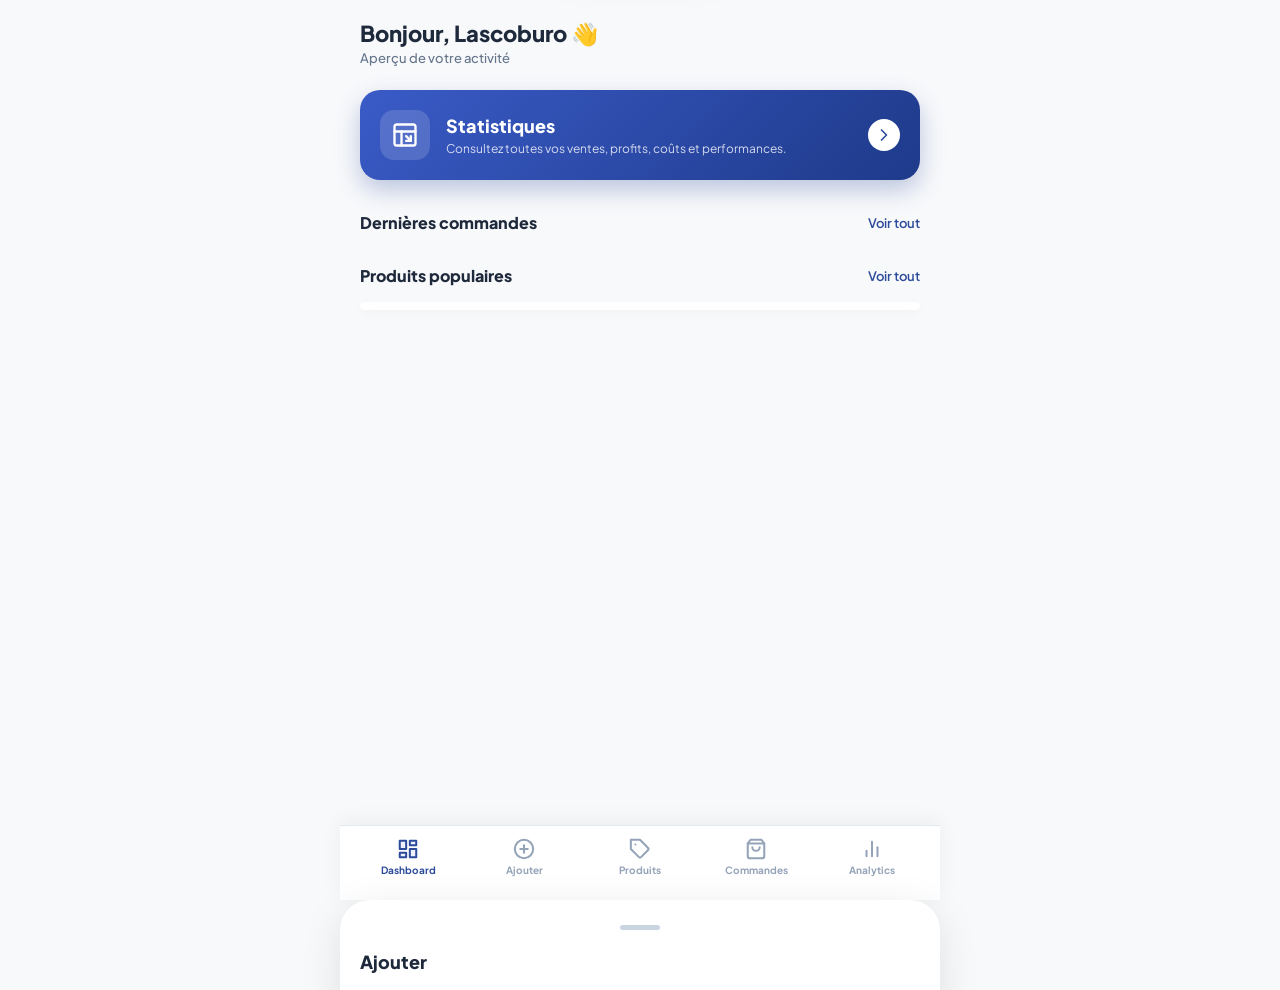
==== commit a43e3b85: "Update admin.html" ====
--- a/admin.html
+++ b/admin.html
@@ -28,7 +28,7 @@
         .container { padding: 20px; max-width: 600px; margin: 0 auto; position: relative; min-height: 100vh;}
         svg { width: 20px; height: 20px; fill: none; stroke: currentColor; stroke-width: 2; stroke-linecap: round; stroke-linejoin: round; }
         button { font-family: inherit; cursor: pointer; outline: none; border: none; background: none; }
-        input, select { font-family: inherit; }
+        input, select, textarea { font-family: inherit; }
 
         /* SPA VIEWS */
         .app-view { display: none; animation: fadeIn 0.3s ease; }
@@ -140,7 +140,7 @@
         .filter-banner.active { display: flex; }
         .filter-close { background: white; border: none; width: 24px; height: 24px; border-radius: 50%; display: flex; align-items: center; justify-content: center; cursor: pointer; color: var(--primary);}
 
-        /* WIZARD (AJOUTER PRODUIT) */
+        /* WIZARD */
         .stepper { display: flex; justify-content: space-between; position: relative; margin-bottom: 32px; padding: 0 20px; }
         .stepper::before { content: ''; position: absolute; top: 12px; left: 30px; right: 30px; height: 2px; background: var(--border); z-index: 1; }
         .step-dot { width: 26px; height: 26px; border-radius: 50%; background: var(--surface); border: 2px solid var(--border); color: var(--text-muted); display: flex; align-items: center; justify-content: center; font-weight: 700; font-size: 12px; position: relative; z-index: 2; transition:0.3s;}
@@ -150,11 +150,10 @@
         .wizard-step.active { display: block; }
         .wizard-footer { display: flex; gap: 12px; margin-top: 30px; }
         .wizard-footer .btn { flex: 1; }
-        
         .upload-box { border: 2px dashed var(--border); border-radius: var(--radius-card); padding: 40px 20px; text-align: center; background: var(--surface); margin-bottom: 24px; cursor: pointer; transition: 0.2s;}
         .upload-box:active { background: var(--bg-main); }
         
-        /* Variants UI Elements */
+        /* Variants & Toggles UI Elements */
         .toggle-wrapper { display: flex; justify-content: space-between; align-items: center; padding: 16px; background: var(--surface); border-radius: var(--radius-btn); border: 1px solid var(--border); margin-bottom: 20px; }
         .switch { position: relative; display: inline-block; width: 50px; height: 30px; }
         .switch input { opacity: 0; width: 0; height: 0; }
@@ -246,7 +245,7 @@
                 <p>Consultez toutes vos ventes, profits, coûts et performances.</p>
             </div>
             <div class="msc-arrow">
-                <svg viewBox="0 0 24 24" style="width:16px; height:16px;"><polyline points="9 18 15 12 9 6"></polyline></svg>
+                <svg viewBox="0 0 24 24" style="width:20px; height:20px;"><polyline points="9 18 15 12 9 6"></polyline></svg>
             </div>
         </div>
 
@@ -318,6 +317,7 @@
             <div class="summary-row"><span>Livraison</span><span>0.00 DH</span></div>
             <div class="summary-row total"><span>Total</span><span id="det-total">0.00 DH</span></div>
         </div>
+        
         <div class="action-stack" id="det-actions"></div>
     </div>
 
@@ -436,9 +436,20 @@
         </div>
 
         <div id="wizard-3" class="wizard-step">
-            <h3 style="font-size: 16px; margin-bottom: 4px; font-weight:800;">Variantes (optionnel)</h3>
-            <p style="font-size: 13px; color: var(--text-muted); margin-bottom: 24px;">Ajoutez des variantes comme couleur, taille... Vous pourrez gérer le stock par variante.</p>
-            
+            <h3 style="font-size: 16px; margin-bottom: 4px; font-weight:800;">Configuration finale</h3>
+            <p style="font-size: 13px; color: var(--text-muted); margin-bottom: 24px;">Ajoutez des options supplémentaires à votre produit.</p>
+            
+            <div class="toggle-wrapper">
+                <span class="toggle-label">Ajouter une description</span>
+                <label class="switch">
+                    <input type="checkbox" id="descToggle" onchange="document.getElementById('descConfig').style.display = this.checked ? 'block' : 'none'">
+                    <span class="slider"></span>
+                </label>
+            </div>
+            <div id="descConfig" style="display:none; margin-bottom: 24px;">
+                <textarea id="pDesc" class="form-control" placeholder="Description détaillée du produit..." style="height: 120px; resize: none;"></textarea>
+            </div>
+
             <div class="toggle-wrapper">
                 <span class="toggle-label">Activer les variantes</span>
                 <label class="switch">
@@ -446,13 +457,11 @@
                     <span class="slider"></span>
                 </label>
             </div>
-
             <div id="variantConfig" style="display:none;">
                 <div class="form-group">
                     <label>Type de variante</label>
                     <select class="form-control" id="varType"><option>Couleur</option><option>Taille</option><option>Autre</option></select>
                 </div>
-
                 <div class="form-group">
                     <label>Options (ex: Bleu, Rouge)</label>
                     <div style="display:flex; gap:8px; margin-bottom: 12px;">
@@ -461,12 +470,10 @@
                     </div>
                     <div class="chip-container" id="vChips"></div>
                 </div>
-
                 <div style="margin-top: 32px;" id="vStockSection">
                     <label style="font-size: 13px; font-weight: 700; display:block; margin-bottom: 16px;">Stock par variante</label>
                     <div id="vRowsContainer"></div>
                 </div>
-                
                 <div class="info-banner" style="margin-top:24px; background:var(--surface); color:var(--text-main); border-color:var(--border);">
                     <svg viewBox="0 0 24 24" style="flex-shrink:0; color:var(--primary);"><circle cx="12" cy="12" r="10"></circle><path d="M12 16v-4"></path><path d="M12 8h.01"></path></svg>
                     <div>
@@ -504,7 +511,6 @@
         </div>
         <div class="info-banner"><svg viewBox="0 0 24 24" style="flex-shrink:0;"><circle cx="12" cy="12" r="10"></circle><line x1="12" y1="16" x2="12" y2="12"></line><line x1="12" y1="8" x2="12.01" y2="8"></line></svg> Les statistiques sont calculées en fonction des commandes livrées.</div>
     </div>
-
 
     <nav class="bottom-nav">
         <div class="nav-item active" id="nav-dashboard" onclick="switchTab('dashboard')">
@@ -719,6 +725,7 @@
             btn.innerText = '...'; btn.disabled = true;
 
             try {
+                if(!globalCategoriesData) globalCategoriesData = [];
                 if(currentCatAddingType === 'main') {
                     if(!globalCategoriesData.find(c => c.name.toLowerCase() === val.toLowerCase())) {
                         await addDoc(collection(db, "categories"), { name: val, subcategories: [] });
@@ -739,7 +746,7 @@
                     }
                 }
                 closeModals();
-            } catch (e) { console.error(e); alert("Erreur réseau"); } 
+            } catch (e) { console.error(e); showToast("Erreur. Vérifiez la connexion."); } 
             finally { btn.innerText = 'Ajouter'; btn.disabled = false; }
         });
 
@@ -799,7 +806,12 @@
                     }
                 });
 
-                // NO DASHBOARD STAT CARDS TO UPDATE HERE ANYMORE! Just Analytics:
+                document.getElementById('dashProfitToday').innerText = profitToday.toFixed(2) + ' DH';
+                document.getElementById('dashOrdersToday').innerText = ordersToday;
+                document.getElementById('dashProfitMonth').innerText = profit30Days.toFixed(2) + ' DH';
+                renderTrendArrow('dashProfitTrend', profitToday, profitYesterday, false);
+                renderTrendArrow('dashOrdersTrend', ordersToday, ordersYesterday, false);
+                
                 document.getElementById('statProfit').innerText = profitToday.toFixed(2) + ' DH'; renderTrendArrow('statProfitTrend', profitToday, profitYesterday, false);
                 document.getElementById('statRevenue').innerText = revenueToday.toFixed(2) + ' DH'; renderTrendArrow('statRevenueTrend', revenueToday, revenueYesterday, false);
                 document.getElementById('statCost').innerText = costToday.toFixed(2) + ' DH'; renderTrendArrow('statCostTrend', costToday, costYesterday, true);
@@ -822,11 +834,11 @@
             if(invertColors) colorClass = percentChange >= 0 ? 'trend-down' : 'trend-up';
 
             if (percentChange >= 0) {
-                el.className = `mc-trend ${colorClass}`;
-                el.innerHTML = `<svg viewBox="0 0 24 24" style="width:12px;height:12px;"><polyline points="23 6 13.5 15.5 8.5 10.5 1 18"></polyline><polyline points="17 6 23 6 23 12"></polyline></svg> ${Math.abs(percentChange).toFixed(0)}% vs hier`;
+                el.className = `stat-trend ${colorClass}`;
+                el.innerHTML = `<svg viewBox="0 0 24 24" style="width:12px;height:12px;"><polyline points="23 6 13.5 15.5 8.5 10.5 1 18"></polyline><polyline points="17 6 23 6 23 12"></polyline></svg> ${Math.abs(percentChange).toFixed(0)}%${elementId.includes('stat')?' vs hier':''}`;
             } else {
-                el.className = `mc-trend ${colorClass}`;
-                el.innerHTML = `<svg viewBox="0 0 24 24" style="width:12px;height:12px;"><polyline points="23 18 13.5 8.5 8.5 13.5 1 6"></polyline><polyline points="17 18 23 18 23 12"></polyline></svg> ${Math.abs(percentChange).toFixed(0)}% vs hier`;
+                el.className = `stat-trend ${colorClass}`;
+                el.innerHTML = `<svg viewBox="0 0 24 24" style="width:12px;height:12px;"><polyline points="23 18 13.5 8.5 8.5 13.5 1 6"></polyline><polyline points="17 18 23 18 23 12"></polyline></svg> ${Math.abs(percentChange).toFixed(0)}%${elementId.includes('stat')?' vs hier':''}`;
             }
         }
 
@@ -872,7 +884,7 @@
             if (document.getElementById('view-order-detail').classList.contains('active')) {
                 const currentId = document.getElementById('det-id').innerText.replace('#', '').toLowerCase();
                 const stillExists = allOrders.find(o => o.id.toLowerCase() === currentId || o.id.substring(0,6).toLowerCase() === currentId);
-                if(stillExists) window.viewOrder(stillExists.id);
+                if(stillExists) window.viewOrder(stillExists.id); else switchTab('commandes');
             }
         });
 
@@ -896,7 +908,6 @@
         window.filterProduits = (type) => {
             currentProductFilter = type; switchTab('produits'); renderProductsAdminList(allProducts);
         };
-
 
         // --- ORDER MANAGEMENT ---
         window.filterOrdersList = (status, tabElement) => {
@@ -987,6 +998,9 @@
             } else if (order.status === 'Annulée') { actionsHTML = `<div style="text-align:center; color:var(--danger); font-weight:700;">Commande annulée</div>`; } 
             else { actionsHTML = `<div style="text-align:center; color:var(--success); font-weight:700;">Commande complétée</div>`; }
             
+            // NEW: Delete Order / Restore Stock Button
+            actionsHTML += `<button class="btn btn-outline" style="color:var(--danger); border-color:var(--danger-light); margin-top: 24px;" onclick="promptDeleteOrder('${order.id}')">Supprimer la commande</button>`;
+            
             document.getElementById('det-actions').innerHTML = actionsHTML;
             switchTab('order-detail');
         };
@@ -994,11 +1008,51 @@
         window.promptOrderStatus = (orderId, newStatus) => {
             document.getElementById('modalTitle').innerText = "Mise à jour statut"; document.getElementById('modalMsg').innerText = `Voulez-vous marquer cette commande comme ${newStatus.toLowerCase()} ?`;
             const btn = document.getElementById('modalConfirmBtn');
-            btn.className = newStatus === 'Annulée' ? 'btn btn-primary' : 'btn btn-primary'; btn.style.background = newStatus === 'Annulée' ? 'var(--danger)' : 'var(--primary)';
+            btn.className = 'btn btn-primary'; btn.style.background = newStatus === 'Annulée' ? 'var(--danger)' : 'var(--primary)';
             window.confirmActionCallback = async () => {
                 closeModals();
                 try { await updateDoc(doc(db, "orders", orderId), { status: newStatus }); showToast(`Statut mis à jour`); } 
                 catch(e) { alert("Erreur réseau"); }
+            };
+            document.getElementById('confirmOverlay').classList.add('active');
+        };
+
+        // --- NEW: DELETE ORDER & RESTORE STOCK LOGIC ---
+        window.promptDeleteOrder = (orderId) => {
+            document.getElementById('modalTitle').innerText = "Supprimer la commande"; 
+            document.getElementById('modalMsg').innerText = "Cette action supprimera la commande et restaurera automatiquement le stock des articles. Confirmer ?";
+            const btn = document.getElementById('modalConfirmBtn');
+            btn.className = 'btn btn-primary'; btn.style.background = 'var(--danger)';
+            
+            window.confirmActionCallback = async () => {
+                closeModals();
+                try { 
+                    const order = allOrders.find(o => o.id === orderId);
+                    if(order && order.cart) {
+                        for(const item of order.cart) {
+                            if(item.product && item.product.id) {
+                                const currentProd = allProducts.find(p => p.id === item.product.id);
+                                if(currentProd) {
+                                    let newStock = (parseInt(currentProd.stock) || 0) + item.qty;
+                                    let updateData = { stock: newStock };
+                                    // Handle Variant stock restore
+                                    if(item.variantName && currentProd.variants) {
+                                        let updatedVariants = [...currentProd.variants];
+                                        let vIndex = updatedVariants.findIndex(v => v.name === item.variantName);
+                                        if(vIndex > -1) {
+                                            updatedVariants[vIndex].stock = (parseInt(updatedVariants[vIndex].stock) || 0) + item.qty;
+                                            updateData.variants = updatedVariants;
+                                        }
+                                    }
+                                    await updateDoc(doc(db, "products", item.product.id), updateData);
+                                }
+                            }
+                        }
+                    }
+                    await deleteDoc(doc(db, "orders", orderId)); 
+                    showToast("Commande supprimée et stock restauré"); 
+                    switchTab('commandes');
+                } catch(e) { console.error(e); alert("Erreur lors de la suppression."); }
             };
             document.getElementById('confirmOverlay').classList.add('active');
         };
@@ -1044,10 +1098,15 @@
             renderProductsAdminList(subset.filter(p => (p.name||'').toLowerCase().includes(q) || (p.category||'').toLowerCase().includes(q)));
         });
 
+        // FIXED DELETE PRODUCT TYPO
         window.promptDeleteProduct = (id) => {
             document.getElementById('modalTitle').innerText = "Supprimer le produit"; document.getElementById('modalMsg').innerText = "Cette action est irréversible. Confirmer ?";
             const btn = document.getElementById('modalConfirmBtn'); btn.style.background = 'var(--danger)';
-            window.confirmActionCallback = async () => { closeModals(); await deleteDoc(doc(db, "products", id)); showToast("Produit supprimé"); };
+            window.confirmActionCallback = async () => { 
+                closeModals(); 
+                await deleteDoc(doc(db, "products", id)); 
+                showToast("Produit supprimé"); 
+            };
             document.getElementById('confirmOverlay').classList.add('active');
         }
 
@@ -1059,6 +1118,11 @@
             document.getElementById('previewImg').style.display = 'none'; document.getElementById('uploadBoxUI').style.display = 'flex';
             document.getElementById('pLowStock').value = 5;
             
+            // Reset description
+            document.getElementById('descToggle').checked = false;
+            document.getElementById('descConfig').style.display = 'none';
+            document.getElementById('pDesc').value = '';
+
             // Reset variants
             document.getElementById('varToggle').checked = false;
             document.getElementById('variantConfig').style.display = 'none';
@@ -1081,6 +1145,15 @@
             document.getElementById('pImg').value = p.imageUrl || '';
             
             window.previewWizardImg();
+
+            // Load description
+            if(p.description) {
+                document.getElementById('descToggle').checked = true; document.getElementById('descConfig').style.display = 'block';
+                document.getElementById('pDesc').value = p.description;
+            } else {
+                document.getElementById('descToggle').checked = false; document.getElementById('descConfig').style.display = 'none';
+                document.getElementById('pDesc').value = '';
+            }
 
             if(p.variants && p.variants.length > 0) {
                 document.getElementById('varToggle').checked = true; document.getElementById('variantConfig').style.display = 'block';
@@ -1108,6 +1181,7 @@
                 stock: calculatedStock,
                 lowStockThreshold: parseInt(document.getElementById('pLowStock').value) || 5,
                 imageUrl: document.getElementById('pImg').value,
+                description: document.getElementById('descToggle').checked ? document.getElementById('pDesc').value.trim() : "",
                 variants: hasVars ? window.productVariants : []
             };
 
@@ -1120,6 +1194,17 @@
             } catch (e) { console.error(e); alert("Erreur lors de l'enregistrement."); }
         };
 
+        window.closeModals = () => {
+            document.getElementById('confirmOverlay').classList.remove('active');
+            document.getElementById('addCatOverlay').classList.remove('active');
+            document.getElementById('addCatModal').classList.remove('active');
+        };
+
+        document.getElementById('modalConfirmBtn').addEventListener('click', () => { if(window.confirmActionCallback) window.confirmActionCallback(); });
+        function showToast(msg) {
+            const t = document.getElementById('toastBox'); document.getElementById('toastMsg').innerText = msg;
+            t.classList.add('show'); setTimeout(() => t.classList.remove('show'), 3000);
+        }
     </script>
 </body>
 </html>
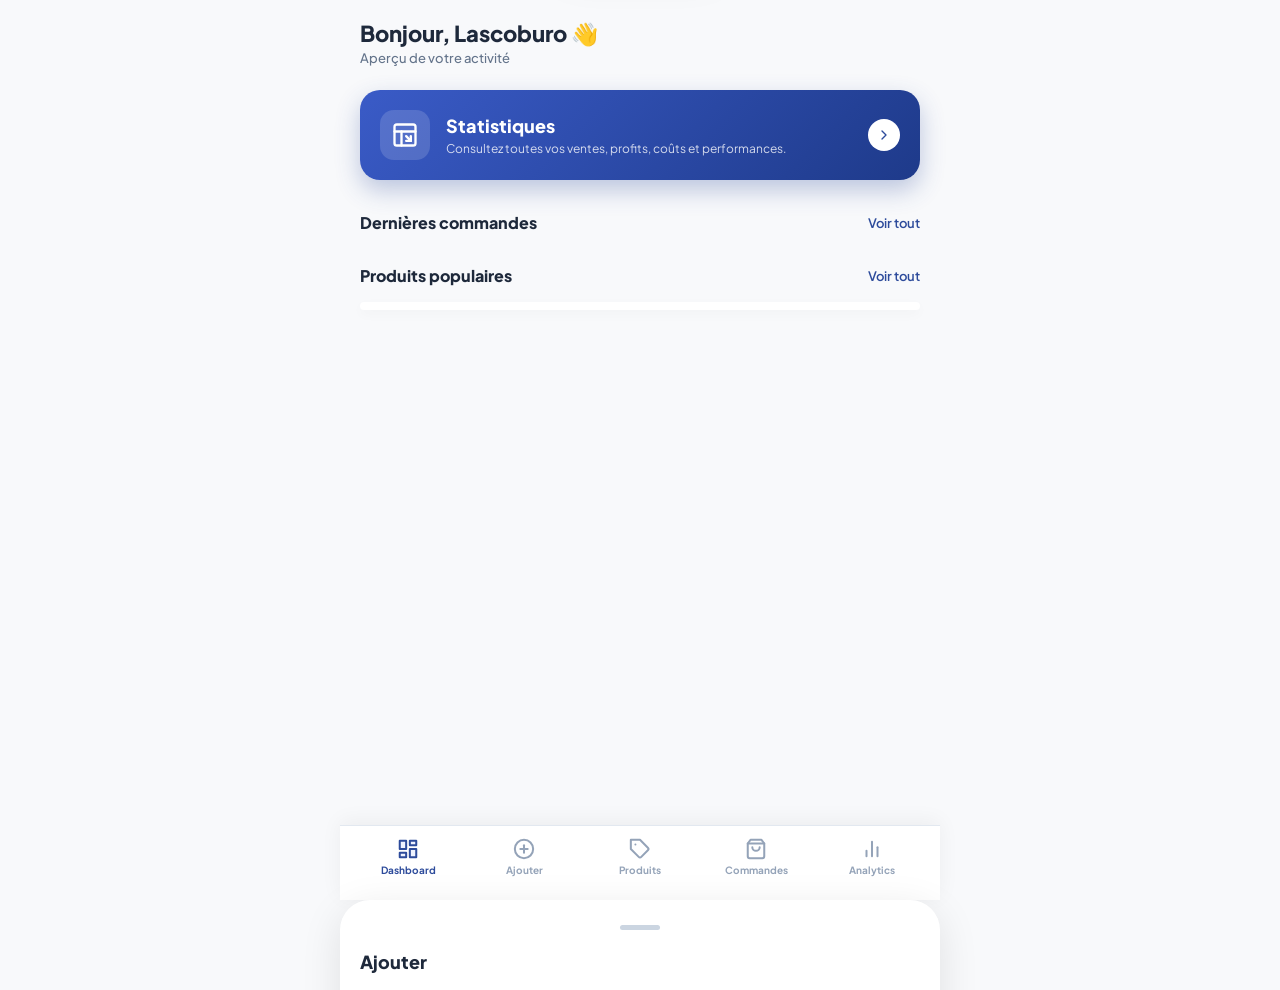
==== commit ddb79fd3: "Update admin.html" ====
--- a/admin.html
+++ b/admin.html
@@ -99,9 +99,8 @@
         .btn-edit-prod { background: var(--primary-light); color: var(--primary); }
         .btn-del-prod { background: var(--danger-light); color: var(--danger); }
 
-        /* ANALYTICS */
+        /* ANALYTICS GRID */
         .analytics-header { display: flex; justify-content: space-between; align-items: center; margin-bottom: 20px;}
-        .date-picker-btn { background: var(--surface); border: 1px solid var(--border); padding: 8px 14px; border-radius: 10px; font-size: 12px; font-weight: 700; display: flex; align-items: center; gap: 6px; box-shadow: var(--shadow-sm);}
         .analytics-grid { display: grid; grid-template-columns: 1fr 1fr; gap: 12px; margin-bottom: 24px;}
         .metric-card { background: var(--surface); border-radius: 16px; padding: 16px; border: 1px solid var(--border); box-shadow: var(--shadow-sm); }
         .mc-icon { width: 40px; height: 40px; border-radius: 12px; display: flex; align-items:center; justify-content: center; margin-bottom: 12px;}
@@ -120,6 +119,7 @@
         .form-group label { display: flex; align-items: center; gap: 6px; font-size: 13px; font-weight: 700; color: var(--text-main); margin-bottom: 8px; }
         .form-control { width: 100%; padding: 16px; border: 1px solid var(--border); border-radius: var(--radius-btn); background: var(--surface); outline: none; font-size: 14px; font-weight: 500; transition: 0.2s; }
         .form-control:focus { border-color: var(--primary); box-shadow: 0 0 0 3px var(--primary-light); }
+        .form-control:disabled { background: var(--bg-main); color: var(--text-muted); }
         .input-with-action { display: flex; gap: 10px; }
         .btn-plus-field { width: 50px; height: 50px; background: var(--surface); border: 1px solid var(--border); border-radius: var(--radius-btn); display: flex; align-items: center; justify-content: center; color: var(--text-muted); cursor: pointer; flex-shrink: 0; transition: 0.2s;}
         .btn-plus-field:active { background: var(--border); }
@@ -154,17 +154,19 @@
         .upload-box:active { background: var(--bg-main); }
         
         /* Variants & Toggles UI Elements */
-        .toggle-wrapper { display: flex; justify-content: space-between; align-items: center; padding: 16px; background: var(--surface); border-radius: var(--radius-btn); border: 1px solid var(--border); margin-bottom: 20px; }
-        .switch { position: relative; display: inline-block; width: 50px; height: 30px; }
+        .toggle-wrapper { display: flex; justify-content: space-between; align-items: center; padding: 0; background: transparent; border: none; margin-bottom: 0; }
+        .switch { position: relative; display: inline-block; width: 44px; height: 26px; }
         .switch input { opacity: 0; width: 0; height: 0; }
         .slider { position: absolute; cursor: pointer; top: 0; left: 0; right: 0; bottom: 0; background-color: var(--border); transition: .3s; border-radius: 34px; }
-        .slider:before { position: absolute; content: ""; height: 26px; width: 26px; left: 2px; bottom: 2px; background-color: white; transition: .3s; border-radius: 50%; box-shadow: 0 2px 4px rgba(0,0,0,0.2); }
+        .slider:before { position: absolute; content: ""; height: 22px; width: 22px; left: 2px; bottom: 2px; background-color: white; transition: .3s; border-radius: 50%; box-shadow: 0 2px 4px rgba(0,0,0,0.2); }
         input:checked + .slider { background-color: var(--primary); }
-        input:checked + .slider:before { transform: translateX(20px); }
-
-        .chip-container { display: flex; flex-wrap: wrap; gap: 8px; margin-bottom: 24px; }
+        input:checked + .slider:before { transform: translateX(18px); }
+
+        .chip-container { display: flex; flex-wrap: wrap; gap: 8px; margin-bottom: 12px; }
         .v-chip { padding: 8px 12px; border-radius: 20px; background: var(--primary-light); color: var(--primary); border: 1px solid #C7D2FE; font-size: 13px; font-weight: 700; display: flex; align-items: center; gap: 8px; }
         .v-chip span { cursor: pointer; display: flex; align-items: center; justify-content: center; width: 16px; height: 16px; background: rgba(0,0,0,0.1); border-radius: 50%; }
+        
+        .tag-chip { padding: 8px 12px; border-radius: 8px; background: var(--accent-light); color: var(--accent); border: 1px solid #BBF7D0; font-size: 12px; font-weight: 700; display: flex; align-items: center; gap: 6px; }
 
         .v-row { display: flex; align-items: center; justify-content: space-between; padding: 12px 0; border-bottom: 1px solid var(--border); }
         .v-row:last-child { border-bottom: none; }
@@ -245,7 +247,7 @@
                 <p>Consultez toutes vos ventes, profits, coûts et performances.</p>
             </div>
             <div class="msc-arrow">
-                <svg viewBox="0 0 24 24" style="width:20px; height:20px;"><polyline points="9 18 15 12 9 6"></polyline></svg>
+                <svg viewBox="0 0 24 24" style="width:16px; height:16px;"><polyline points="9 18 15 12 9 6"></polyline></svg>
             </div>
         </div>
 
@@ -317,7 +319,6 @@
             <div class="summary-row"><span>Livraison</span><span>0.00 DH</span></div>
             <div class="summary-row total"><span>Total</span><span id="det-total">0.00 DH</span></div>
         </div>
-        
         <div class="action-stack" id="det-actions"></div>
     </div>
 
@@ -436,56 +437,100 @@
         </div>
 
         <div id="wizard-3" class="wizard-step">
-            <h3 style="font-size: 16px; margin-bottom: 4px; font-weight:800;">Configuration finale</h3>
-            <p style="font-size: 13px; color: var(--text-muted); margin-bottom: 24px;">Ajoutez des options supplémentaires à votre produit.</p>
+            <h3 style="font-size: 16px; margin-bottom: 4px; font-weight:800;">Configuration avancée</h3>
+            <p style="font-size: 13px; color: var(--text-muted); margin-bottom: 24px;">Configurez les options supplémentaires de votre produit.</p>
             
-            <div class="toggle-wrapper">
-                <span class="toggle-label">Ajouter une description</span>
-                <label class="switch">
-                    <input type="checkbox" id="descToggle" onchange="document.getElementById('descConfig').style.display = this.checked ? 'block' : 'none'">
-                    <span class="slider"></span>
-                </label>
-            </div>
-            <div id="descConfig" style="display:none; margin-bottom: 24px;">
-                <textarea id="pDesc" class="form-control" placeholder="Description détaillée du produit..." style="height: 120px; resize: none;"></textarea>
-            </div>
-
-            <div class="toggle-wrapper">
-                <span class="toggle-label">Activer les variantes</span>
-                <label class="switch">
-                    <input type="checkbox" id="varToggle" onchange="document.getElementById('variantConfig').style.display = this.checked ? 'block' : 'none'">
-                    <span class="slider"></span>
-                </label>
-            </div>
-            <div id="variantConfig" style="display:none;">
-                <div class="form-group">
-                    <label>Type de variante</label>
-                    <select class="form-control" id="varType"><option>Couleur</option><option>Taille</option><option>Autre</option></select>
-                </div>
-                <div class="form-group">
-                    <label>Options (ex: Bleu, Rouge)</label>
-                    <div style="display:flex; gap:8px; margin-bottom: 12px;">
-                        <input type="text" id="vNameInput" class="form-control" placeholder="Ajouter une option..." style="padding: 12px;">
-                        <button class="btn-outline" style="width:auto; padding:0 16px; font-size:13px;" onclick="addVariantOption()">+ Ajouter</button>
+            <div class="card toggle-wrapper" style="margin-bottom:12px;">
+                <div style="display:flex; align-items:center; gap:12px;">
+                    <svg viewBox="0 0 24 24" style="color:var(--warning); fill:var(--warning);"><polygon points="12 2 15.09 8.26 22 9.27 17 14.14 18.18 21.02 12 17.77 5.82 21.02 7 14.14 2 9.27 8.91 8.26 12 2"></polygon></svg>
+                    <div>
+                        <span class="toggle-label" style="display:block; font-size:14px;">Produit en vedette</span>
+                        <span style="font-size:11px; color:var(--text-muted); font-weight: 500;">Affiché en haut de la boutique</span>
                     </div>
-                    <div class="chip-container" id="vChips"></div>
-                </div>
-                <div style="margin-top: 32px;" id="vStockSection">
-                    <label style="font-size: 13px; font-weight: 700; display:block; margin-bottom: 16px;">Stock par variante</label>
-                    <div id="vRowsContainer"></div>
-                </div>
-                <div class="info-banner" style="margin-top:24px; background:var(--surface); color:var(--text-main); border-color:var(--border);">
-                    <svg viewBox="0 0 24 24" style="flex-shrink:0; color:var(--primary);"><circle cx="12" cy="12" r="10"></circle><path d="M12 16v-4"></path><path d="M12 8h.01"></path></svg>
-                    <div>
-                        <strong style="display:block; margin-bottom:4px; color:var(--primary);">Conseil</strong>
-                        Le prix de vente défini à l'étape précédente sera appliqué à toutes les variantes.
+                </div>
+                <label class="switch"><input type="checkbox" id="pFeatured"><span class="slider"></span></label>
+            </div>
+
+            <div class="card" style="margin-bottom:12px;">
+                <div style="display:flex; align-items:center; gap:8px; margin-bottom:16px; color:var(--accent);">
+                    <svg viewBox="0 0 24 24"><path d="M20.59 13.41l-7.17 7.17a2 2 0 0 1-2.83 0L2 12V2h10l8.59 8.59a2 2 0 0 1 0 2.82z"></path><line x1="7" y1="7" x2="7.01" y2="7"></line></svg>
+                    <span style="font-weight:800; font-size:14px; color:var(--text-main);">Prix & Promotion</span>
+                </div>
+                <div style="display:flex; gap:12px;">
+                    <div class="form-group" style="flex:1; margin-bottom:0;">
+                        <label>Prix normal (DH)</label>
+                        <input type="number" id="pNormalPrice" class="form-control" disabled>
                     </div>
+                    <div class="form-group" style="flex:1; margin-bottom:0;">
+                        <label>Prix promo (optionnel)</label>
+                        <input type="number" id="pPromoPrice" class="form-control" placeholder="0.00" oninput="calculatePromo()">
+                    </div>
+                </div>
+                <div id="promoBadge" style="display:none; margin-top:12px; background:var(--accent-light); color:var(--accent); padding:8px 12px; border-radius:8px; font-size:12px; font-weight:700; align-items:center; gap:6px;">
+                    <svg viewBox="0 0 24 24" style="width:14px;"><line x1="19" y1="5" x2="5" y2="19"></line><circle cx="6.5" cy="6.5" r="2.5"></circle><circle cx="17.5" cy="17.5" r="2.5"></circle></svg> 
+                    <span id="promoText"></span>
+                </div>
+            </div>
+
+            <div class="card" style="margin-bottom:12px;">
+                <div class="toggle-wrapper" style="padding:0; border:none; margin-bottom:16px;">
+                    <div style="display:flex; align-items:center; gap:8px; color:var(--purple);">
+                        <svg viewBox="0 0 24 24"><path d="M12 2l3.09 6.26L22 9.27l-5 4.87 1.18 6.88L12 17.77l-6.18 3.25L7 14.14 2 9.27l6.91-1.01L12 2z"></path></svg>
+                        <span style="font-weight:800; font-size:14px; color:var(--text-main);">Variantes</span>
+                    </div>
+                    <label class="switch"><input type="checkbox" id="varToggle" onchange="document.getElementById('variantConfig').style.display = this.checked ? 'block' : 'none'"><span class="slider"></span></label>
+                </div>
+
+                <div id="variantConfig" style="display:none;">
+                    <div class="form-group">
+                        <label>Type de variante</label>
+                        <select class="form-control" id="varType" style="padding: 12px;"><option>Couleur</option><option>Taille</option><option>Autre</option></select>
+                    </div>
+                    <div class="form-group">
+                        <label>Options (ex: Bleu, Rouge)</label>
+                        <div style="display:flex; gap:8px; margin-bottom: 12px;">
+                            <input type="text" id="vNameInput" class="form-control" placeholder="Ajouter une option..." style="padding: 12px;">
+                            <button class="btn-outline" style="width:auto; padding:0 16px; font-size:13px;" onclick="addVariantOption()">+ Ajouter</button>
+                        </div>
+                        <div class="chip-container" id="vChips"></div>
+                    </div>
+                    <div style="margin-top: 24px;" id="vStockSection">
+                        <label style="font-size: 13px; font-weight: 700; display:block; margin-bottom: 12px;">Stock par variante</label>
+                        <div id="vRowsContainer"></div>
+                    </div>
+                </div>
+            </div>
+
+            <div class="card" style="margin-bottom:12px;">
+                <div style="display:flex; align-items:center; gap:8px; margin-bottom:12px; color:var(--primary);">
+                    <svg viewBox="0 0 24 24"><line x1="21" y1="10" x2="3" y2="10"></line><line x1="21" y1="6" x2="3" y2="6"></line><line x1="21" y1="14" x2="3" y2="14"></line><line x1="21" y1="18" x2="3" y2="18"></line></svg>
+                    <span style="font-weight:800; font-size:14px; color:var(--text-main);">Description</span>
+                </div>
+                <textarea id="pDesc" class="form-control" placeholder="Description détaillée du produit (optionnel)..." style="height: 100px; resize: none;"></textarea>
+            </div>
+
+            <div class="card" style="margin-bottom:12px;">
+                <div style="display:flex; align-items:center; gap:8px; margin-bottom:12px; color:var(--accent);">
+                    <svg viewBox="0 0 24 24"><path d="M20.59 13.41l-7.17 7.17a2 2 0 0 1-2.83 0L2 12V2h10l8.59 8.59a2 2 0 0 1 0 2.82z"></path><line x1="7" y1="7" x2="7.01" y2="7"></line></svg>
+                    <span style="font-weight:800; font-size:14px; color:var(--text-main);">Tags</span>
+                </div>
+                <div style="display:flex; gap:8px; margin-bottom: 12px;">
+                    <input type="text" id="pTagInput" class="form-control" placeholder="Ajouter un tag (ex: scolaire)..." style="padding: 12px;">
+                    <button class="btn-outline" style="width:auto; padding:0 16px; font-size:13px;" onclick="addTagOption()">+ Ajouter</button>
+                </div>
+                <div class="chip-container" id="tagChips"></div>
+            </div>
+
+            <div class="card" style="margin-bottom:12px;">
+                <div class="form-group" style="margin:0;">
+                    <label>SKU / Code produit</label>
+                    <input type="text" id="pSku" class="form-control" placeholder="Ex: AGENDA-001">
                 </div>
             </div>
 
             <div class="wizard-footer">
                 <button class="btn btn-outline" style="flex:0.5;" onclick="goToStep(2)"><svg viewBox="0 0 24 24" style="width:18px;"><polyline points="15 18 9 12 15 6"></polyline></svg> Précédent</button>
-                <button class="btn btn-success" onclick="saveProductData()">Enregistrer le produit <svg viewBox="0 0 24 24" style="width:18px;"><polyline points="20 6 9 17 4 12"></polyline></svg></button>
+                <button class="btn btn-success" onclick="saveProductData()">Enregistrer le produit <svg viewBox="0 0 24 24" style="width:18px;"><path d="M19 21H5a2 2 0 0 1-2-2V5a2 2 0 0 1 2-2h11l5 5v11a2 2 0 0 1-2 2z"></path><polyline points="17 21 17 13 7 13 7 21"></polyline><polyline points="7 3 7 8 15 8"></polyline></svg></button>
             </div>
         </div>
     </div>
@@ -493,9 +538,6 @@
     <div id="view-analytics" class="app-view container">
         <div class="analytics-header">
             <h1 style="font-size: 20px; font-weight:800;">Statistiques</h1>
-            <div class="date-picker-btn">
-                <svg viewBox="0 0 24 24" style="width:14px; color:var(--text-muted);"><rect x="3" y="4" width="18" height="18" rx="2" ry="2"></rect><line x1="16" y1="2" x2="16" y2="6"></line><line x1="8" y1="2" x2="8" y2="6"></line><line x1="3" y1="10" x2="21" y2="10"></line></svg> Aujourd'hui <svg viewBox="0 0 24 24" style="width:14px; margin-left:4px;"><polyline points="6 9 12 15 18 9"></polyline></svg>
-            </div>
         </div>
         <h3 style="font-size: 14px; margin-bottom: 12px;">Résumé</h3>
         <div class="analytics-grid">
@@ -513,26 +555,11 @@
     </div>
 
     <nav class="bottom-nav">
-        <div class="nav-item active" id="nav-dashboard" onclick="switchTab('dashboard')">
-            <svg viewBox="0 0 24 24"><rect x="3" y="3" width="7" height="9"></rect><rect x="14" y="3" width="7" height="5"></rect><rect x="14" y="12" width="7" height="9"></rect><rect x="3" y="16" width="7" height="5"></rect></svg>
-            Dashboard
-        </div>
-        <div class="nav-item" id="nav-ajouter" onclick="prepareAddProduct()">
-            <svg viewBox="0 0 24 24"><circle cx="12" cy="12" r="10"></circle><line x1="12" y1="8" x2="12" y2="16"></line><line x1="8" y1="12" x2="16" y2="12"></line></svg>
-            Ajouter
-        </div>
-        <div class="nav-item" id="nav-produits" onclick="switchTab('produits')">
-            <svg viewBox="0 0 24 24"><path d="M20.59 13.41l-7.17 7.17a2 2 0 0 1-2.83 0L2 12V2h10l8.59 8.59a2 2 0 0 1 0 2.82z"></path><line x1="7" y1="7" x2="7.01" y2="7"></line></svg>
-            Produits
-        </div>
-        <div class="nav-item" id="nav-commandes" onclick="switchTab('commandes')">
-            <svg viewBox="0 0 24 24"><path d="M6 2L3 6v14a2 2 0 0 0 2 2h14a2 2 0 0 0 2-2V6l-3-4z"></path><line x1="3" y1="6" x2="21" y2="6"></line><path d="M16 10a4 4 0 0 1-8 0"></path></svg>
-            Commandes
-        </div>
-        <div class="nav-item" id="nav-analytics" onclick="switchTab('analytics')">
-            <svg viewBox="0 0 24 24"><line x1="18" y1="20" x2="18" y2="10"></line><line x1="12" y1="20" x2="12" y2="4"></line><line x1="6" y1="20" x2="6" y2="14"></line></svg>
-            Analytics
-        </div>
+        <div class="nav-item active" id="nav-dashboard" onclick="switchTab('dashboard')"><svg viewBox="0 0 24 24"><rect x="3" y="3" width="7" height="9"></rect><rect x="14" y="3" width="7" height="5"></rect><rect x="14" y="12" width="7" height="9"></rect><rect x="3" y="16" width="7" height="5"></rect></svg> Dashboard</div>
+        <div class="nav-item" id="nav-ajouter" onclick="prepareAddProduct()"><svg viewBox="0 0 24 24"><circle cx="12" cy="12" r="10"></circle><line x1="12" y1="8" x2="12" y2="16"></line><line x1="8" y1="12" x2="16" y2="12"></line></svg> Ajouter</div>
+        <div class="nav-item" id="nav-produits" onclick="switchTab('produits')"><svg viewBox="0 0 24 24"><path d="M20.59 13.41l-7.17 7.17a2 2 0 0 1-2.83 0L2 12V2h10l8.59 8.59a2 2 0 0 1 0 2.82z"></path><line x1="7" y1="7" x2="7.01" y2="7"></line></svg> Produits</div>
+        <div class="nav-item" id="nav-commandes" onclick="switchTab('commandes')"><svg viewBox="0 0 24 24"><path d="M6 2L3 6v14a2 2 0 0 0 2 2h14a2 2 0 0 0 2-2V6l-3-4z"></path><line x1="3" y1="6" x2="21" y2="6"></line><path d="M16 10a4 4 0 0 1-8 0"></path></svg> Commandes</div>
+        <div class="nav-item" id="nav-analytics" onclick="switchTab('analytics')"><svg viewBox="0 0 24 24"><line x1="18" y1="20" x2="18" y2="10"></line><line x1="12" y1="20" x2="12" y2="4"></line><line x1="6" y1="20" x2="6" y2="14"></line></svg> Analytics</div>
     </nav>
 
     <div class="overlay" id="confirmOverlay">
@@ -540,26 +567,17 @@
             <div class="modal-icon"><svg viewBox="0 0 24 24"><circle cx="12" cy="12" r="10"></circle><line x1="12" y1="8" x2="12" y2="12"></line><line x1="12" y1="16" x2="12.01" y2="16"></line></svg></div>
             <h3 id="modalTitle">Confirmation</h3>
             <p id="modalMsg">Êtes-vous sûr de vouloir effectuer cette action ?</p>
-            <div class="modal-actions">
-                <button class="btn btn-outline" onclick="closeModals()">Annuler</button>
-                <button class="btn btn-primary" id="modalConfirmBtn">Confirmer</button>
-            </div>
+            <div class="modal-actions"><button class="btn btn-outline" onclick="closeModals()">Annuler</button><button class="btn btn-primary" id="modalConfirmBtn">Confirmer</button></div>
         </div>
     </div>
-
     <div class="overlay" id="addCatOverlay" onclick="if(event.target===this) closeModals()"></div>
     <div class="bottom-sheet" id="addCatModal">
-        <div class="sheet-handle"></div>
-        <h2 style="font-size: 18px; font-weight:800; margin-bottom:20px;" id="catModalTitle">Ajouter</h2>
-        <div class="form-group">
-            <input type="text" id="newCatInput" class="form-control" placeholder="Nom de la catégorie..." autofocus>
-        </div>
+        <div class="sheet-handle"></div><h2 style="font-size: 18px; font-weight:800; margin-bottom:20px;" id="catModalTitle">Ajouter</h2>
+        <div class="form-group"><input type="text" id="newCatInput" class="form-control" placeholder="Nom de la catégorie..." autofocus></div>
         <button class="btn btn-primary" id="btnSaveCategory">Ajouter</button>
     </div>
-
     <div class="toast" id="toastBox">
-        <svg viewBox="0 0 24 24"><path d="M22 11.08V12a10 10 0 1 1-5.93-9.14"></path><polyline points="22 4 12 14.01 9 11.01"></polyline></svg>
-        <span id="toastMsg">Action réussie</span>
+        <svg viewBox="0 0 24 24"><path d="M22 11.08V12a10 10 0 1 1-5.93-9.14"></path><polyline points="22 4 12 14.01 9 11.01"></polyline></svg><span id="toastMsg">Action réussie</span>
     </div>
 
     <script type="module">
@@ -580,23 +598,16 @@
 
         let allOrders = [], allProducts = [], globalCategoriesData = [];
         let currentOrderFilter = 'Toutes', currentProductFilter = 'all', currentEditProductId = null; 
-        
-        // Variants State
-        window.productVariants = [];
-        let currentCatAddingType = ''; 
-
+        window.productVariants = []; window.productTags = []; let currentCatAddingType = ''; 
         const safeNum = (val) => isNaN(parseFloat(val)) ? 0 : parseFloat(val);
 
-        // --- UI Navigation ---
         window.switchTab = (tabId) => {
             document.querySelectorAll('.app-view').forEach(v => v.classList.remove('active'));
             document.querySelectorAll('.nav-item').forEach(n => n.classList.remove('active'));
             document.getElementById(`view-${tabId}`).classList.add('active');
-            
             let navTarget = tabId === 'order-detail' ? 'commandes' : tabId;
             const navItem = document.getElementById(`nav-${navTarget}`);
             if(navItem) navItem.classList.add('active');
-            
             if(tabId !== 'order-detail') localStorage.setItem('lascoAdminTab', tabId);
             if(tabId !== 'produits' && currentProductFilter !== 'all') {
                 currentProductFilter = 'all'; document.getElementById('prodFilterBanner').classList.remove('active');
@@ -606,63 +617,64 @@
         };
 
         document.addEventListener('DOMContentLoaded', () => {
-            const savedTab = localStorage.getItem('lascoAdminTab') || 'dashboard';
-            switchTab(savedTab);
+            const savedTab = localStorage.getItem('lascoAdminTab') || 'dashboard'; switchTab(savedTab);
         });
 
-        // --- WIZARD VALIDATION & NAVIGATION ---
         window.validateStep1 = () => {
-            const name = document.getElementById('pName').value.trim();
-            const cat = document.getElementById('pCat').value;
-            const btn = document.getElementById('btnNext1');
-            if(name && cat) { btn.disabled = false; } else { btn.disabled = true; }
+            const name = document.getElementById('pName').value.trim(); const cat = document.getElementById('pCat').value;
+            const btn = document.getElementById('btnNext1'); if(name && cat) { btn.disabled = false; } else { btn.disabled = true; }
         };
 
         window.previewWizardImg = () => {
-            const url = document.getElementById('pImg').value;
-            const imgEl = document.getElementById('previewImg');
+            const url = document.getElementById('pImg').value; const imgEl = document.getElementById('previewImg');
             if(url) { imgEl.src = url; imgEl.style.display = 'block'; document.getElementById('uploadBoxUI').style.display='none'; }
             else { imgEl.style.display = 'none'; document.getElementById('uploadBoxUI').style.display='flex'; }
         }
 
         window.validateStep2 = () => {
-            const sell = document.getElementById('pSell').value;
-            const stock = document.getElementById('pStock').value;
-            const lowStock = document.getElementById('pLowStock').value;
-            const btn = document.getElementById('btnNext2');
-            if(sell !== "" && stock !== "" && lowStock !== "") { btn.disabled = false; } else { btn.disabled = true; }
+            const sell = document.getElementById('pSell').value; const stock = document.getElementById('pStock').value; const lowStock = document.getElementById('pLowStock').value;
+            const btn = document.getElementById('btnNext2'); if(sell !== "" && stock !== "" && lowStock !== "") { btn.disabled = false; } else { btn.disabled = true; }
         };
 
         window.goToStep = (step) => {
             document.querySelectorAll('.wizard-step').forEach(el => el.classList.remove('active'));
             document.getElementById(`wizard-${step}`).classList.add('active');
             document.querySelectorAll('.step-dot').forEach((el, index) => {
-                el.classList.remove('active', 'done');
-                if(index + 1 === step) el.classList.add('active');
-                if(index + 1 < step) el.classList.add('done');
+                el.classList.remove('active', 'done'); if(index + 1 === step) el.classList.add('active'); if(index + 1 < step) el.classList.add('done');
             });
+            if(step === 3) { document.getElementById('pNormalPrice').value = document.getElementById('pSell').value; calculatePromo(); }
             window.scrollTo(0,0);
         };
 
-        // --- VARIANTS LOGIC ---
+        window.calculatePromo = () => {
+            const normal = parseFloat(document.getElementById('pNormalPrice').value) || 0;
+            const promo = parseFloat(document.getElementById('pPromoPrice').value) || 0;
+            const badge = document.getElementById('promoBadge'); const text = document.getElementById('promoText');
+            if (promo > 0 && promo < normal) { const discount = Math.round(((normal - promo) / normal) * 100); text.innerText = `Promotion active : ${discount}% de réduction`; badge.style.display = 'flex'; } 
+            else { badge.style.display = 'none'; }
+        };
+
+        window.addTagOption = () => {
+            const input = document.getElementById('pTagInput'); const val = input.value.trim();
+            if(val && !window.productTags.includes(val.toLowerCase())) { window.productTags.push(val.toLowerCase()); input.value = ''; renderTagsUI(); }
+        };
+        window.removeTag = (index) => { window.productTags.splice(index, 1); renderTagsUI(); };
+        function renderTagsUI() {
+            document.getElementById('tagChips').innerHTML = window.productTags.map((t, i) => `
+                <div class="tag-chip">${t} <span style="cursor:pointer;" onclick="removeTag(${i})"><svg viewBox="0 0 24 24" style="width:12px; height:12px;"><line x1="18" y1="6" x2="6" y2="18"></line><line x1="6" y1="6" x2="18" y2="18"></line></svg></span></div>
+            `).join('');
+        }
+
         function getColorHex(name) {
-            const n = name.toLowerCase();
-            if(n.includes('bleu')) return '#2563EB'; if(n.includes('rouge')) return '#EF4444';
+            const n = name.toLowerCase(); if(n.includes('bleu')) return '#2563EB'; if(n.includes('rouge')) return '#EF4444';
             if(n.includes('noir')) return '#0F172A'; if(n.includes('vert')) return '#10B981';
-            if(n.includes('jaune')) return '#F59E0B'; if(n.includes('rose')) return '#EC4899';
-            if(n.includes('blanc')) return '#FFFFFF'; return null;
+            if(n.includes('jaune')) return '#F59E0B'; if(n.includes('rose')) return '#EC4899'; if(n.includes('blanc')) return '#FFFFFF'; return null;
         }
 
         window.addVariantOption = () => {
-            const input = document.getElementById('vNameInput');
-            const name = input.value.trim();
-            if(name && !window.productVariants.find(v => v.name.toLowerCase() === name.toLowerCase())) {
-                window.productVariants.push({ name: name, stock: 0 });
-                input.value = '';
-                renderVariantUI();
-            }
-        };
-
+            const input = document.getElementById('vNameInput'); const name = input.value.trim();
+            if(name && !window.productVariants.find(v => v.name.toLowerCase() === name.toLowerCase())) { window.productVariants.push({ name: name, stock: 0 }); input.value = ''; renderVariantUI(); }
+        };
         window.removeVar = (index) => { window.productVariants.splice(index, 1); renderVariantUI(); };
         window.updateVarStock = (index, val) => { window.productVariants[index].stock = parseInt(val) || 0; };
 
@@ -671,134 +683,77 @@
             document.getElementById('vChips').innerHTML = window.productVariants.map((v, i) => `
                 <div class="v-chip">${v.name} <span onclick="removeVar(${i})"><svg viewBox="0 0 24 24" style="width:12px; height:12px;"><line x1="18" y1="6" x2="6" y2="18"></line><line x1="6" y1="6" x2="18" y2="18"></line></svg></span></div>
             `).join('');
-
             if(window.productVariants.length > 0) {
                 document.getElementById('vStockSection').style.display = 'block';
                 document.getElementById('vRowsContainer').innerHTML = window.productVariants.map((v, i) => {
-                    let dotColor = '#CBD5E1'; 
-                    if(isColor) { const hex = getColorHex(v.name); if(hex) dotColor = hex; }
+                    let dotColor = '#CBD5E1'; if(isColor) { const hex = getColorHex(v.name); if(hex) dotColor = hex; }
                     return `
-                    <div class="v-row">
-                        <div class="v-row-left"><div class="v-dot" style="background:${dotColor};"></div>${v.name}</div>
-                        <div class="v-row-right">
-                            <input type="number" class="form-control" value="${v.stock}" onchange="updateVarStock(${i}, this.value)" style="padding:10px; width:70px; text-align:center;">
-                            <span style="font-size:12px; color:var(--text-muted);">pièces</span>
-                        </div>
-                        <button class="btn-icon-small" style="background:#FEE2E2; color:var(--danger); flex-shrink:0;" onclick="removeVar(${i})">
-                            <svg viewBox="0 0 24 24" style="width:16px;"><polyline points="3 6 5 6 21 6"></polyline><path d="M19 6v14a2 2 0 0 1-2 2H7a2 2 0 0 1-2-2V6m3 0V4a2 2 0 0 1 2-2h4a2 2 0 0 1 2 2v2"></path></svg>
-                        </button>
+                    <div class="v-row"><div class="v-row-left"><div class="v-dot" style="background:${dotColor};"></div>${v.name}</div>
+                        <div class="v-row-right"><input type="number" class="form-control" value="${v.stock}" onchange="updateVarStock(${i}, this.value)" style="padding:10px; width:70px; text-align:center;"><span style="font-size:12px; color:var(--text-muted);">pièces</span></div>
+                        <button class="btn-icon-small" style="background:#FEE2E2; color:var(--danger); flex-shrink:0;" onclick="removeVar(${i})"><svg viewBox="0 0 24 24" style="width:16px;"><polyline points="3 6 5 6 21 6"></polyline><path d="M19 6v14a2 2 0 0 1-2 2H7a2 2 0 0 1-2-2V6m3 0V4a2 2 0 0 1 2-2h4a2 2 0 0 1 2 2v2"></path></svg></button>
                     </div>`;
                 }).join('');
             } else { document.getElementById('vStockSection').style.display = 'none'; }
         }
-        
         document.getElementById('varType').addEventListener('change', renderVariantUI);
 
-
-        // --- CATEGORY MODAL LOGIC ---
         window.openAddCategoryModal = (type) => {
             currentCatAddingType = type;
-            if(type === 'main') {
-                document.getElementById('catModalTitle').innerText = "Nouvelle catégorie principale";
-            } else {
-                const mainCat = document.getElementById('pCat').value;
-                if(!mainCat) return alert("Sélectionnez d'abord une catégorie principale.");
+            if(type === 'main') { document.getElementById('catModalTitle').innerText = "Nouvelle catégorie principale"; } 
+            else {
+                const mainCat = document.getElementById('pCat').value; if(!mainCat) return alert("Sélectionnez d'abord une catégorie principale.");
                 document.getElementById('catModalTitle').innerText = `Sous-catégorie pour '${mainCat}'`;
             }
             document.getElementById('newCatInput').value = '';
-            document.getElementById('addCatOverlay').classList.add('active');
-            document.getElementById('addCatModal').classList.add('active');
+            document.getElementById('addCatOverlay').classList.add('active'); document.getElementById('addCatModal').classList.add('active');
             setTimeout(() => document.getElementById('newCatInput').focus(), 100);
         };
 
-        window.closeModals = () => {
-            document.getElementById('confirmOverlay').classList.remove('active');
-            document.getElementById('addCatOverlay').classList.remove('active');
-            document.getElementById('addCatModal').classList.remove('active');
-        };
+        window.closeModals = () => { document.getElementById('confirmOverlay').classList.remove('active'); document.getElementById('addCatOverlay').classList.remove('active'); document.getElementById('addCatModal').classList.remove('active'); };
 
         document.getElementById('btnSaveCategory').addEventListener('click', async () => {
-            const val = document.getElementById('newCatInput').value.trim();
-            if(!val) return;
-
-            const btn = document.getElementById('btnSaveCategory');
-            btn.innerText = '...'; btn.disabled = true;
-
+            const val = document.getElementById('newCatInput').value.trim(); if(!val) return;
+            const btn = document.getElementById('btnSaveCategory'); btn.innerText = '...'; btn.disabled = true;
             try {
                 if(!globalCategoriesData) globalCategoriesData = [];
                 if(currentCatAddingType === 'main') {
                     if(!globalCategoriesData.find(c => c.name.toLowerCase() === val.toLowerCase())) {
-                        await addDoc(collection(db, "categories"), { name: val, subcategories: [] });
-                        showToast("Catégorie créée !");
+                        await addDoc(collection(db, "categories"), { name: val, subcategories: [] }); showToast("Catégorie créée !");
                         setTimeout(() => { document.getElementById('pCat').value = val; loadSubCats(); validateStep1(); }, 800);
                     }
                 } else {
-                    const mainCatName = document.getElementById('pCat').value;
-                    const catDoc = globalCategoriesData.find(c => c.name === mainCatName);
+                    const mainCatName = document.getElementById('pCat').value; const catDoc = globalCategoriesData.find(c => c.name === mainCatName);
                     if(catDoc) {
                         let subs = catDoc.subcategories || [];
-                        if(!subs.includes(val)) {
-                            subs.push(val);
-                            await updateDoc(doc(db, "categories", catDoc.id), { subcategories: subs });
-                            showToast("Sous-catégorie ajoutée !");
-                            setTimeout(() => { document.getElementById('pSubCat').value = val; }, 800);
-                        }
+                        if(!subs.includes(val)) { subs.push(val); await updateDoc(doc(db, "categories", catDoc.id), { subcategories: subs }); showToast("Sous-catégorie ajoutée !"); setTimeout(() => { document.getElementById('pSubCat').value = val; }, 800); }
                     }
                 }
                 closeModals();
-            } catch (e) { console.error(e); showToast("Erreur. Vérifiez la connexion."); } 
-            finally { btn.innerText = 'Ajouter'; btn.disabled = false; }
+            } catch (e) { console.error(e); showToast("Erreur. Vérifiez la connexion."); } finally { btn.innerText = 'Ajouter'; btn.disabled = false; }
         });
 
-        // --- DASHBOARD MATH & STATS ---
         function calculateDashboard() {
             try {
-                const now = new Date();
-                const todayStr = now.toDateString();
-                const yesterday = new Date(); yesterday.setDate(yesterday.getDate() - 1);
-                const yesterdayStr = yesterday.toDateString();
-                const thirtyDaysAgo = new Date(); thirtyDaysAgo.setDate(thirtyDaysAgo.getDate() - 30);
-
-                let profitToday = 0, profitYesterday = 0, profit30Days = 0;
-                let revenueToday = 0, revenueYesterday = 0;
-                let costToday = 0, costYesterday = 0;
-                let ordersToday = 0, ordersYesterday = 0;
-                let itemsToday = 0, itemsYesterday = 0;
-                let productSalesCounter = {}; 
+                const now = new Date(); const todayStr = now.toDateString(); const yesterday = new Date(); yesterday.setDate(yesterday.getDate() - 1); const yesterdayStr = yesterday.toDateString(); const thirtyDaysAgo = new Date(); thirtyDaysAgo.setDate(thirtyDaysAgo.getDate() - 30);
+                let profitToday = 0, profitYesterday = 0, profit30Days = 0, revenueToday = 0, revenueYesterday = 0, costToday = 0, costYesterday = 0, ordersToday = 0, ordersYesterday = 0, itemsToday = 0, itemsYesterday = 0; let productSalesCounter = {}; 
 
                 allOrders.forEach(order => {
-                    if(!order) return;
-                    let orderDate = new Date();
+                    if(!order) return; let orderDate = new Date();
                     if (order.timestamp) { const parsed = new Date(order.timestamp); if (!isNaN(parsed.getTime())) orderDate = parsed; }
-                    const isToday = orderDate.toDateString() === todayStr;
-                    const isYesterday = orderDate.toDateString() === yesterdayStr;
-                    const isLast30Days = orderDate >= thirtyDaysAgo;
-
-                    if (isToday) ordersToday++;
-                    if (isYesterday) ordersYesterday++;
+                    const isToday = orderDate.toDateString() === todayStr; const isYesterday = orderDate.toDateString() === yesterdayStr; const isLast30Days = orderDate >= thirtyDaysAgo;
+
+                    if (isToday) ordersToday++; if (isYesterday) ordersYesterday++;
 
                     if (order.status !== 'Annulée') {
                         if(order.cart && Array.isArray(order.cart)) {
-                            order.cart.forEach(item => {
-                                const p = item.product || {};
-                                const qty = parseInt(item.qty) || 0;
-                                const key = p.id || p.name || 'inconnu';
-                                if (!productSalesCounter[key]) productSalesCounter[key] = { product: p, totalSold: 0 };
-                                productSalesCounter[key].totalSold += qty;
-                            });
+                            order.cart.forEach(item => { const p = item.product || {}; const qty = parseInt(item.qty) || 0; const key = p.id || p.name || 'inconnu'; if (!productSalesCounter[key]) productSalesCounter[key] = { product: p, totalSold: 0 }; productSalesCounter[key].totalSold += qty; });
                         }
                     }
 
                     if (order.status === 'Livrées' || order.status === 'Livrée') {
                         let orderCost = 0, orderRev = 0, orderItems = 0;
                         if(order.cart && Array.isArray(order.cart)) {
-                            order.cart.forEach(item => {
-                                const p = item.product || {};
-                                const cost = safeNum(p.costPrice);
-                                const sell = safeNum(item.unitPrice) || safeNum(p.sellPrice);
-                                const qty = parseInt(item.qty) || 0;
-                                orderCost += cost * qty; orderRev += sell * qty; orderItems += qty;
-                            });
+                            order.cart.forEach(item => { const p = item.product || {}; const cost = safeNum(p.costPrice); const sell = safeNum(item.unitPrice) || safeNum(p.sellPrice); const qty = parseInt(item.qty) || 0; orderCost += cost * qty; orderRev += sell * qty; orderItems += qty; });
                         }
                         if (isToday) { profitToday += (orderRev - orderCost); revenueToday += orderRev; costToday += orderCost; itemsToday += orderItems; }
                         if (isYesterday) { profitYesterday += (orderRev - orderCost); revenueYesterday += orderRev; costYesterday += orderCost; itemsYesterday += orderItems; }
@@ -806,12 +761,8 @@
                     }
                 });
 
-                document.getElementById('dashProfitToday').innerText = profitToday.toFixed(2) + ' DH';
-                document.getElementById('dashOrdersToday').innerText = ordersToday;
-                document.getElementById('dashProfitMonth').innerText = profit30Days.toFixed(2) + ' DH';
-                renderTrendArrow('dashProfitTrend', profitToday, profitYesterday, false);
-                renderTrendArrow('dashOrdersTrend', ordersToday, ordersYesterday, false);
-                
+                document.getElementById('dashProfitToday').innerText = profitToday.toFixed(2) + ' DH'; document.getElementById('dashOrdersToday').innerText = ordersToday; document.getElementById('dashProfitMonth').innerText = profit30Days.toFixed(2) + ' DH';
+                renderTrendArrow('dashProfitTrend', profitToday, profitYesterday, false); renderTrendArrow('dashOrdersTrend', ordersToday, ordersYesterday, false);
                 document.getElementById('statProfit').innerText = profitToday.toFixed(2) + ' DH'; renderTrendArrow('statProfitTrend', profitToday, profitYesterday, false);
                 document.getElementById('statRevenue').innerText = revenueToday.toFixed(2) + ' DH'; renderTrendArrow('statRevenueTrend', revenueToday, revenueYesterday, false);
                 document.getElementById('statCost').innerText = costToday.toFixed(2) + ' DH'; renderTrendArrow('statCostTrend', costToday, costYesterday, true);
@@ -826,61 +777,42 @@
         }
 
         function renderTrendArrow(elementId, todayVal, yesterdayVal, invertColors = false) {
-            const el = document.getElementById(elementId);
-            if (!el) return;
+            const el = document.getElementById(elementId); if (!el) return;
             if (yesterdayVal === 0 && todayVal === 0) { el.className = 'mc-trend trend-flat'; el.innerText = '-'; return; }
             let percentChange = (yesterdayVal === 0 && todayVal > 0) ? 100 : ((todayVal - yesterdayVal) / yesterdayVal) * 100;
-            let colorClass = percentChange >= 0 ? 'trend-up' : 'trend-down';
-            if(invertColors) colorClass = percentChange >= 0 ? 'trend-down' : 'trend-up';
-
-            if (percentChange >= 0) {
-                el.className = `stat-trend ${colorClass}`;
-                el.innerHTML = `<svg viewBox="0 0 24 24" style="width:12px;height:12px;"><polyline points="23 6 13.5 15.5 8.5 10.5 1 18"></polyline><polyline points="17 6 23 6 23 12"></polyline></svg> ${Math.abs(percentChange).toFixed(0)}%${elementId.includes('stat')?' vs hier':''}`;
-            } else {
-                el.className = `stat-trend ${colorClass}`;
-                el.innerHTML = `<svg viewBox="0 0 24 24" style="width:12px;height:12px;"><polyline points="23 18 13.5 8.5 8.5 13.5 1 6"></polyline><polyline points="17 18 23 18 23 12"></polyline></svg> ${Math.abs(percentChange).toFixed(0)}%${elementId.includes('stat')?' vs hier':''}`;
-            }
+            let colorClass = percentChange >= 0 ? 'trend-up' : 'trend-down'; if(invertColors) colorClass = percentChange >= 0 ? 'trend-down' : 'trend-up';
+            el.className = `stat-trend ${colorClass}`;
+            el.innerHTML = `<svg viewBox="0 0 24 24" style="width:12px;height:12px;"><polyline points="${percentChange >= 0 ? '23 6 13.5 15.5 8.5 10.5 1 18' : '23 18 13.5 8.5 8.5 13.5 1 6'}"></polyline><polyline points="${percentChange >= 0 ? '17 6 23 6 23 12' : '17 18 23 18 23 12'}"></polyline></svg> ${Math.abs(percentChange).toFixed(0)}%${elementId.includes('stat')?' vs hier':''}`;
         }
 
         function renderPopularProducts(salesCounter) {
             try {
-                const sortedProducts = Object.values(salesCounter).sort((a, b) => b.totalSold - a.totalSold).slice(0, 3); 
-                const container = document.getElementById('dashPopularProductsContainer');
+                const sortedProducts = Object.values(salesCounter).sort((a, b) => b.totalSold - a.totalSold).slice(0, 3); const container = document.getElementById('dashPopularProductsContainer');
                 if (sortedProducts.length === 0) { container.innerHTML = '<div class="empty-state">Aucune vente enregistrée.</div>'; return; }
-                
                 container.innerHTML = sortedProducts.map(item => {
-                    const p = item.product || {};
-                    const name = p.name || 'Produit inconnu';
-                    const price = safeNum(p.sellPrice).toFixed(2);
+                    const p = item.product || {}; const name = p.name || 'Produit inconnu'; const price = safeNum(p.sellPrice).toFixed(2);
                     const img = p.imageUrl ? `<img src="${p.imageUrl}">` : `<span style="font-weight:bold; color:var(--primary);">${name.charAt(0)}</span>`;
                     return `<div class="top-product"><div class="tp-img">${img}</div><div class="tp-info"><h4>${name}</h4><p>${price} DH</p></div><div class="tp-sales">${item.totalSold} vendus</div></div>`;
                 }).join('');
             } catch (error) { console.error("PopProd Error:", error); }
         }
 
-        // --- FIREBASE LISTENERS & INITIALIZATION ---
         window.loadSubCats = () => {
-            const main = document.getElementById('pCat').value;
-            const subEl = document.getElementById('pSubCat');
+            const main = document.getElementById('pCat').value; const subEl = document.getElementById('pSubCat');
             const catDoc = globalCategoriesData.find(c => c.name === main);
-            if(catDoc && catDoc.subcategories && catDoc.subcategories.length > 0) {
-                subEl.innerHTML = '<option value="">(Optionnel) Choisir...</option>' + catDoc.subcategories.map(s => `<option value="${s}">${s}</option>`).join('');
-            } else {
-                subEl.innerHTML = '<option value="">Aucune sous-catégorie</option>';
-            }
+            if(catDoc && catDoc.subcategories && catDoc.subcategories.length > 0) { subEl.innerHTML = '<option value="">(Optionnel) Choisir...</option>' + catDoc.subcategories.map(s => `<option value="${s}">${s}</option>`).join(''); } 
+            else { subEl.innerHTML = '<option value="">Aucune sous-catégorie</option>'; }
         };
 
         onSnapshot(collection(db, "categories"), snap => {
-            globalCategoriesData = snap.docs.map(d => ({id: d.id, ...d.data()}));
-            globalCategoriesData.sort((a,b) => a.name.localeCompare(b.name));
+            globalCategoriesData = snap.docs.map(d => ({id: d.id, ...d.data()})); globalCategoriesData.sort((a,b) => a.name.localeCompare(b.name));
             const currentSelected = document.getElementById('pCat').value;
             document.getElementById('pCat').innerHTML = '<option value="">Sélectionner...</option>' + globalCategoriesData.map(c => `<option value="${c.name}">${c.name}</option>`).join('');
             if(currentSelected && globalCategoriesData.find(c => c.name === currentSelected)) document.getElementById('pCat').value = currentSelected;
         });
 
         onSnapshot(collection(db, "orders"), snap => {
-            allOrders = snap.docs.map(d => ({id: d.id, ...d.data()}));
-            calculateDashboard(); renderFullOrdersList(); 
+            allOrders = snap.docs.map(d => ({id: d.id, ...d.data()})); calculateDashboard(); renderFullOrdersList(); 
             if (document.getElementById('view-order-detail').classList.contains('active')) {
                 const currentId = document.getElementById('det-id').innerText.replace('#', '').toLowerCase();
                 const stillExists = allOrders.find(o => o.id.toLowerCase() === currentId || o.id.substring(0,6).toLowerCase() === currentId);
@@ -891,30 +823,16 @@
         onSnapshot(collection(db, "products"), snap => {
             allProducts = snap.docs.map(d => ({id: d.id, ...d.data()}));
             let lowCount = 0, outCount = 0;
-            allProducts.forEach(p => {
-                const stock = parseInt(p.stock) || 0; const limit = parseInt(p.lowStockThreshold) || 5;
-                if (stock <= 0) outCount++; else if (stock <= limit) lowCount++;
-            });
+            allProducts.forEach(p => { const stock = parseInt(p.stock) || 0; const limit = parseInt(p.lowStockThreshold) || 5; if (stock <= 0) outCount++; else if (stock <= limit) lowCount++; });
             const lowAlertCard = document.getElementById('alertLowStock');
-            if (lowCount > 0) { lowAlertCard.classList.add('active'); document.getElementById('lowStockText').innerText = `${lowCount} produit${lowCount>1?'s':''} en stock faible`; } 
-            else lowAlertCard.classList.remove('active');
+            if (lowCount > 0) { lowAlertCard.classList.add('active'); document.getElementById('lowStockText').innerText = `${lowCount} produit${lowCount>1?'s':''} en stock faible`; } else lowAlertCard.classList.remove('active');
             const outAlertCard = document.getElementById('alertOutOfStock');
-            if (outCount > 0) { outAlertCard.classList.add('active'); document.getElementById('outOfStockText').innerText = `${outCount} produit${outCount>1?'s':''} en rupture de stock`; } 
-            else outAlertCard.classList.remove('active');
-            
+            if (outCount > 0) { outAlertCard.classList.add('active'); document.getElementById('outOfStockText').innerText = `${outCount} produit${outCount>1?'s':''} en rupture de stock`; } else outAlertCard.classList.remove('active');
             if(currentProductFilter === 'all') renderProductsAdminList(allProducts); else filterProduits(currentProductFilter);
         });
 
-        window.filterProduits = (type) => {
-            currentProductFilter = type; switchTab('produits'); renderProductsAdminList(allProducts);
-        };
-
-        // --- ORDER MANAGEMENT ---
-        window.filterOrdersList = (status, tabElement) => {
-            document.querySelectorAll('.tab-pill').forEach(t => t.classList.remove('active'));
-            tabElement.classList.add('active');
-            currentOrderFilter = status; renderFullOrdersList();
-        };
+        window.filterProduits = (type) => { currentProductFilter = type; switchTab('produits'); renderProductsAdminList(allProducts); };
+        window.filterOrdersList = (status, tabElement) => { document.querySelectorAll('.tab-pill').forEach(t => t.classList.remove('active')); tabElement.classList.add('active'); currentOrderFilter = status; renderFullOrdersList(); };
 
         function renderFullOrdersList() {
             const getTime = (ts) => { if (!ts) return 0; const t = new Date(ts).getTime(); return isNaN(t) ? 0 : t; };
@@ -927,68 +845,32 @@
             try {
                 if(!ordersArray || ordersArray.length === 0) return `<div class="empty-state">Aucune commande.</div>`;
                 return ordersArray.map(o => {
-                    let orderDate = new Date();
-                    if (o.timestamp) { const parsed = new Date(o.timestamp); if (!isNaN(parsed.getTime())) orderDate = parsed; }
+                    let orderDate = new Date(); if (o.timestamp) { const parsed = new Date(o.timestamp); if (!isNaN(parsed.getTime())) orderDate = parsed; }
                     const date = orderDate.toLocaleDateString('fr-FR', {day:'numeric', month:'short', hour:'2-digit', minute:'2-digit'});
-                    let statusClass = 'b-pending';
-                    if(o.status === 'En cours') statusClass = 'b-processing';
-                    if(o.status === 'Livrée' || o.status === 'Livrées') statusClass = 'b-delivered';
-                    if(o.status === 'Annulée') statusClass = 'b-cancelled';
-                    
-                    const price = safeNum(o.totalPrice).toFixed(2);
-                    const items = parseInt(o.totalItems) || 0;
-                    const cName = o.customerName || 'Client';
-
-                    return `
-                    <div class="card order-card" onclick="window.viewOrder('${o.id}')">
-                        <div class="order-header">
-                            <div><div class="o-id">#${o.id.substring(0,6).toUpperCase()}</div><div class="o-date">${date}</div></div>
-                            <div class="badge ${statusClass}">${o.status}</div>
-                        </div>
-                        <div style="display: flex; justify-content: space-between; align-items: flex-end;">
-                            <div><div class="o-client"><svg viewBox="0 0 24 24" style="width:14px; color:var(--text-muted);"><path d="M20 21v-2a4 4 0 0 0-4-4H8a4 4 0 0 0-4 4v2"></path><circle cx="12" cy="7" r="4"></circle></svg> ${cName}</div><div class="o-items">${items} articles</div></div>
-                            <div class="o-price">${price} DH</div>
-                        </div>
-                    </div>`;
+                    let statusClass = 'b-pending'; if(o.status === 'En cours') statusClass = 'b-processing'; if(o.status === 'Livrée' || o.status === 'Livrées') statusClass = 'b-delivered'; if(o.status === 'Annulée') statusClass = 'b-cancelled';
+                    const price = safeNum(o.totalPrice).toFixed(2); const items = parseInt(o.totalItems) || 0; const cName = o.customerName || 'Client';
+                    return `<div class="card order-card" onclick="window.viewOrder('${o.id}')"><div class="order-header"><div><div class="o-id">#${o.id.substring(0,6).toUpperCase()}</div><div class="o-date">${date}</div></div><div class="badge ${statusClass}">${o.status}</div></div><div style="display: flex; justify-content: space-between; align-items: flex-end;"><div><div class="o-client"><svg viewBox="0 0 24 24" style="width:14px; color:var(--text-muted);"><path d="M20 21v-2a4 4 0 0 0-4-4H8a4 4 0 0 0-4 4v2"></path><circle cx="12" cy="7" r="4"></circle></svg> ${cName}</div><div class="o-items">${items} articles</div></div><div class="o-price">${price} DH</div></div></div>`;
                 }).join('');
             } catch (e) { console.error("Order HTML Error:", e); return `<div class="empty-state">Erreur d'affichage.</div>`; }
         }
 
         window.viewOrder = (orderId) => {
-            const order = allOrders.find(o => o.id === orderId);
-            if(!order) return;
-
+            const order = allOrders.find(o => o.id === orderId); if(!order) return;
             document.getElementById('det-id').innerText = "#" + order.id.substring(0,6).toUpperCase();
-            let orderDate = new Date();
-            if (order.timestamp) { const parsed = new Date(order.timestamp); if (!isNaN(parsed.getTime())) orderDate = parsed; }
+            let orderDate = new Date(); if (order.timestamp) { const parsed = new Date(order.timestamp); if (!isNaN(parsed.getTime())) orderDate = parsed; }
             document.getElementById('det-date').innerText = orderDate.toLocaleDateString('fr-FR', {day:'numeric', month:'short', year:'numeric', hour:'2-digit', minute:'2-digit'});
             document.getElementById('det-client').innerText = order.customerName || 'Inconnu';
             
-            let statusClass = 'b-pending';
-            if(order.status === 'En cours') statusClass = 'b-processing';
-            if(order.status === 'Livrée' || order.status === 'Livrées') statusClass = 'b-delivered';
-            if(order.status === 'Annulée') statusClass = 'b-cancelled';
-            
-            const badge = document.getElementById('det-badge');
-            badge.className = `badge ${statusClass}`;
-            badge.innerText = (order.status || 'Inconnu').toUpperCase();
+            let statusClass = 'b-pending'; if(order.status === 'En cours') statusClass = 'b-processing'; if(order.status === 'Livrée' || order.status === 'Livrées') statusClass = 'b-delivered'; if(order.status === 'Annulée') statusClass = 'b-cancelled';
+            const badge = document.getElementById('det-badge'); badge.className = `badge ${statusClass}`; badge.innerText = (order.status || 'Inconnu').toUpperCase();
 
             document.getElementById('det-items-count').innerText = `Articles (${order.totalItems || 0})`;
             document.getElementById('det-items-list').innerHTML = (order.cart || []).map(item => {
-                const p = item.product || {};
-                const img = p.imageUrl ? `<img src="${p.imageUrl}">` : '';
-                const vText = item.variantName ? `<span style="color:var(--primary);">${item.variantName}</span>` : '';
-                const price = safeNum(item.unitPrice) || safeNum(p.sellPrice);
-                return `
-                <div class="item-row">
-                    <div class="item-img">${img}</div>
-                    <div class="item-details"><div class="item-name">${p.name || 'Produit'} ${vText}</div><div class="item-meta">x${item.qty}</div></div>
-                    <div class="item-price">${(price * item.qty).toFixed(2)} DH</div>
-                </div>`;
+                const p = item.product || {}; const img = p.imageUrl ? `<img src="${p.imageUrl}">` : ''; const vText = item.variantName ? `<span style="color:var(--primary);">${item.variantName}</span>` : ''; const price = safeNum(item.unitPrice) || safeNum(p.sellPrice);
+                return `<div class="item-row"><div class="item-img">${img}</div><div class="item-details"><div class="item-name">${p.name || 'Produit'} ${vText}</div><div class="item-meta">x${item.qty}</div></div><div class="item-price">${(price * item.qty).toFixed(2)} DH</div></div>`;
             }).join('');
 
-            const total = safeNum(order.totalPrice).toFixed(2);
-            document.getElementById('det-subtotal').innerText = `${total} DH`; document.getElementById('det-total').innerText = `${total} DH`;
+            const total = safeNum(order.totalPrice).toFixed(2); document.getElementById('det-subtotal').innerText = `${total} DH`; document.getElementById('det-total').innerText = `${total} DH`;
 
             let actionsHTML = '';
             if(order.status !== 'Annulée' && order.status !== 'Livrée' && order.status !== 'Livrées') {
@@ -997,33 +879,20 @@
                 actionsHTML += `<button class="btn btn-danger-outline" onclick="promptOrderStatus('${order.id}', 'Annulée')">Annuler la commande</button>`;
             } else if (order.status === 'Annulée') { actionsHTML = `<div style="text-align:center; color:var(--danger); font-weight:700;">Commande annulée</div>`; } 
             else { actionsHTML = `<div style="text-align:center; color:var(--success); font-weight:700;">Commande complétée</div>`; }
-            
-            // NEW: Delete Order / Restore Stock Button
             actionsHTML += `<button class="btn btn-outline" style="color:var(--danger); border-color:var(--danger-light); margin-top: 24px;" onclick="promptDeleteOrder('${order.id}')">Supprimer la commande</button>`;
             
-            document.getElementById('det-actions').innerHTML = actionsHTML;
-            switchTab('order-detail');
+            document.getElementById('det-actions').innerHTML = actionsHTML; switchTab('order-detail');
         };
 
         window.promptOrderStatus = (orderId, newStatus) => {
             document.getElementById('modalTitle').innerText = "Mise à jour statut"; document.getElementById('modalMsg').innerText = `Voulez-vous marquer cette commande comme ${newStatus.toLowerCase()} ?`;
-            const btn = document.getElementById('modalConfirmBtn');
-            btn.className = 'btn btn-primary'; btn.style.background = newStatus === 'Annulée' ? 'var(--danger)' : 'var(--primary)';
-            window.confirmActionCallback = async () => {
-                closeModals();
-                try { await updateDoc(doc(db, "orders", orderId), { status: newStatus }); showToast(`Statut mis à jour`); } 
-                catch(e) { alert("Erreur réseau"); }
-            };
-            document.getElementById('confirmOverlay').classList.add('active');
-        };
-
-        // --- NEW: DELETE ORDER & RESTORE STOCK LOGIC ---
+            const btn = document.getElementById('modalConfirmBtn'); btn.className = 'btn btn-primary'; btn.style.background = newStatus === 'Annulée' ? 'var(--danger)' : 'var(--primary)';
+            window.confirmActionCallback = async () => { closeModals(); try { await updateDoc(doc(db, "orders", orderId), { status: newStatus }); showToast(`Statut mis à jour`); } catch(e) { alert("Erreur réseau"); } }; document.getElementById('confirmOverlay').classList.add('active');
+        };
+
         window.promptDeleteOrder = (orderId) => {
-            document.getElementById('modalTitle').innerText = "Supprimer la commande"; 
-            document.getElementById('modalMsg').innerText = "Cette action supprimera la commande et restaurera automatiquement le stock des articles. Confirmer ?";
-            const btn = document.getElementById('modalConfirmBtn');
-            btn.className = 'btn btn-primary'; btn.style.background = 'var(--danger)';
-            
+            document.getElementById('modalTitle').innerText = "Supprimer la commande"; document.getElementById('modalMsg').innerText = "Cette action supprimera la commande et restaurera automatiquement le stock des articles. Confirmer ?";
+            const btn = document.getElementById('modalConfirmBtn'); btn.className = 'btn btn-primary'; btn.style.background = 'var(--danger)';
             window.confirmActionCallback = async () => {
                 closeModals();
                 try { 
@@ -1033,178 +902,99 @@
                             if(item.product && item.product.id) {
                                 const currentProd = allProducts.find(p => p.id === item.product.id);
                                 if(currentProd) {
-                                    let newStock = (parseInt(currentProd.stock) || 0) + item.qty;
-                                    let updateData = { stock: newStock };
-                                    // Handle Variant stock restore
+                                    let newStock = (parseInt(currentProd.stock) || 0) + item.qty; let updateData = { stock: newStock };
                                     if(item.variantName && currentProd.variants) {
-                                        let updatedVariants = [...currentProd.variants];
-                                        let vIndex = updatedVariants.findIndex(v => v.name === item.variantName);
-                                        if(vIndex > -1) {
-                                            updatedVariants[vIndex].stock = (parseInt(updatedVariants[vIndex].stock) || 0) + item.qty;
-                                            updateData.variants = updatedVariants;
-                                        }
+                                        let updatedVariants = [...currentProd.variants]; let vIndex = updatedVariants.findIndex(v => v.name === item.variantName);
+                                        if(vIndex > -1) { updatedVariants[vIndex].stock = (parseInt(updatedVariants[vIndex].stock) || 0) + item.qty; updateData.variants = updatedVariants; }
                                     }
                                     await updateDoc(doc(db, "products", item.product.id), updateData);
                                 }
                             }
                         }
                     }
-                    await deleteDoc(doc(db, "orders", orderId)); 
-                    showToast("Commande supprimée et stock restauré"); 
-                    switchTab('commandes');
+                    await deleteDoc(doc(db, "orders", orderId)); showToast("Commande supprimée et stock restauré"); switchTab('commandes');
                 } catch(e) { console.error(e); alert("Erreur lors de la suppression."); }
-            };
-            document.getElementById('confirmOverlay').classList.add('active');
-        };
-
-        // --- PRODUCT MANAGEMENT ---
+            }; document.getElementById('confirmOverlay').classList.add('active');
+        };
+
         function renderProductsAdminList(productsArray) {
             try {
-                let filtered = productsArray;
-                const filterBanner = document.getElementById('prodFilterBanner');
+                let filtered = productsArray; const filterBanner = document.getElementById('prodFilterBanner');
                 if (currentProductFilter === 'rupture') { filtered = filtered.filter(p => (parseInt(p.stock)||0) <= 0); filterBanner.classList.add('active'); document.getElementById('prodFilterText').innerText = "Filtre: Rupture de stock"; } 
                 else if (currentProductFilter === 'faible') { filtered = filtered.filter(p => { const s = parseInt(p.stock)||0; return s > 0 && s <= (parseInt(p.lowStockThreshold)||5); }); filterBanner.classList.add('active'); document.getElementById('prodFilterText').innerText = "Filtre: Stock faible"; } 
                 else { filterBanner.classList.remove('active'); }
-
-                document.getElementById('prodCountText').innerText = `${filtered.length} produits`;
-                const container = document.getElementById('adminProductListContainer');
+                document.getElementById('prodCountText').innerText = `${filtered.length} produits`; const container = document.getElementById('adminProductListContainer');
                 if(filtered.length === 0) { container.innerHTML = `<div class="empty-state">Aucun produit trouvé.</div>`; return; }
 
                 container.innerHTML = filtered.map(p => {
-                    const name = p.name || 'Inconnu';
-                    const img = p.imageUrl ? `<img src="${p.imageUrl}">` : `<span style="font-weight:800;color:var(--text-muted);">${name.charAt(0)}</span>`;
+                    const name = p.name || 'Inconnu'; const img = p.imageUrl ? `<img src="${p.imageUrl}">` : `<span style="font-weight:800;color:var(--text-muted);">${name.charAt(0)}</span>`;
                     const stock = parseInt(p.stock)||0; const limit = parseInt(p.lowStockThreshold)||5;
                     let stockClass = 'stock-good', stockText = `${stock} en stock`;
                     if (stock <= 0) { stockClass = 'stock-out'; stockText = 'Rupture'; } else if (stock <= limit) { stockClass = 'stock-low'; stockText = `Stock: ${stock} (Faible)`; }
 
-                    return `
-                    <div class="prod-card">
-                        <div class="prod-img-box">${img}</div>
-                        <div class="prod-info"><h4>${name}</h4><div class="prod-meta">${p.category||'Sans cat'} • <strong style="color:var(--primary);">${safeNum(p.sellPrice)} DH</strong></div><div class="prod-stock ${stockClass}">${stockText}</div></div>
-                        <div class="prod-actions">
-                            <button class="btn-icon-small btn-edit-prod" onclick="editProduct('${p.id}')"><svg viewBox="0 0 24 24" style="width:18px;"><path d="M12 20h9"></path><path d="M16.5 3.5a2.121 2.121 0 0 1 3 3L7 19l-4 1 1-4L16.5 3.5z"></path></svg></button>
-                            <button class="btn-icon-small btn-del-prod" onclick="promptDeleteProduct('${p.id}')"><svg viewBox="0 0 24 24" style="width:18px;"><polyline points="3 6 5 6 21 6"></polyline><path d="M19 6v14a2 2 0 0 1-2 2H7a2 2 0 0 1-2-2V6m3 0V4a2 2 0 0 1 2-2h4a2 2 0 0 1 2 2v2"></path></svg></button>
-                        </div>
-                    </div>`;
+                    return `<div class="prod-card"><div class="prod-img-box">${img}</div><div class="prod-info"><h4>${name}</h4><div class="prod-meta">${p.category||'Sans cat'} • <strong style="color:var(--primary);">${safeNum(p.sellPrice)} DH</strong></div><div class="prod-stock ${stockClass}">${stockText}</div></div><div class="prod-actions"><button class="btn-icon-small btn-edit-prod" onclick="editProduct('${p.id}')"><svg viewBox="0 0 24 24" style="width:18px;"><path d="M12 20h9"></path><path d="M16.5 3.5a2.121 2.121 0 0 1 3 3L7 19l-4 1 1-4L16.5 3.5z"></path></svg></button><button class="btn-icon-small btn-del-prod" onclick="promptDeleteProduct('${p.id}')"><svg viewBox="0 0 24 24" style="width:18px;"><polyline points="3 6 5 6 21 6"></polyline><path d="M19 6v14a2 2 0 0 1-2 2H7a2 2 0 0 1-2-2V6m3 0V4a2 2 0 0 1 2-2h4a2 2 0 0 1 2 2v2"></path></svg></button></div></div>`;
                 }).join('');
             } catch(e) { console.error("Prod List Error:", e); }
         }
 
         document.getElementById('searchProdInput').addEventListener('input', e => {
-            const q = e.target.value.toLowerCase();
-            let subset = allProducts;
-            if (currentProductFilter === 'rupture') subset = subset.filter(p => (parseInt(p.stock)||0) <= 0);
-            if (currentProductFilter === 'faible') subset = subset.filter(p => { const s = parseInt(p.stock)||0; return s > 0 && s <= (parseInt(p.lowStockThreshold)||5); });
+            const q = e.target.value.toLowerCase(); let subset = allProducts;
+            if (currentProductFilter === 'rupture') subset = subset.filter(p => (parseInt(p.stock)||0) <= 0); if (currentProductFilter === 'faible') subset = subset.filter(p => { const s = parseInt(p.stock)||0; return s > 0 && s <= (parseInt(p.lowStockThreshold)||5); });
             renderProductsAdminList(subset.filter(p => (p.name||'').toLowerCase().includes(q) || (p.category||'').toLowerCase().includes(q)));
         });
 
-        // FIXED DELETE PRODUCT TYPO
         window.promptDeleteProduct = (id) => {
             document.getElementById('modalTitle').innerText = "Supprimer le produit"; document.getElementById('modalMsg').innerText = "Cette action est irréversible. Confirmer ?";
             const btn = document.getElementById('modalConfirmBtn'); btn.style.background = 'var(--danger)';
-            window.confirmActionCallback = async () => { 
-                closeModals(); 
-                await deleteDoc(doc(db, "products", id)); 
-                showToast("Produit supprimé"); 
-            };
-            document.getElementById('confirmOverlay').classList.add('active');
-        }
-
-        // --- ADD/EDIT PRODUCT LOGIC ---
+            window.confirmActionCallback = async () => { closeModals(); await deleteDoc(doc(db, "products", id)); showToast("Produit supprimé"); }; document.getElementById('confirmOverlay').classList.add('active');
+        }
+
         window.prepareAddProduct = () => {
-            currentEditProductId = null;
-            document.getElementById('wizardTitle').innerText = "Ajouter un produit";
-            document.querySelectorAll('#view-ajouter input').forEach(i => { if(i.type !== 'checkbox') i.value = '' });
-            document.getElementById('previewImg').style.display = 'none'; document.getElementById('uploadBoxUI').style.display = 'flex';
-            document.getElementById('pLowStock').value = 5;
-            
-            // Reset description
-            document.getElementById('descToggle').checked = false;
-            document.getElementById('descConfig').style.display = 'none';
-            document.getElementById('pDesc').value = '';
-
-            // Reset variants
-            document.getElementById('varToggle').checked = false;
-            document.getElementById('variantConfig').style.display = 'none';
-            window.productVariants = []; renderVariantUI();
-            
+            currentEditProductId = null; document.getElementById('wizardTitle').innerText = "Ajouter un produit"; document.querySelectorAll('#view-ajouter input').forEach(i => { if(i.type !== 'checkbox') i.value = '' });
+            document.getElementById('previewImg').style.display = 'none'; document.getElementById('uploadBoxUI').style.display = 'flex'; document.getElementById('pLowStock').value = 5;
+            document.getElementById('pFeatured').checked = false; window.productTags = []; renderTagsUI();
+            document.getElementById('varToggle').checked = false; document.getElementById('variantConfig').style.display = 'none'; window.productVariants = []; renderVariantUI();
             switchTab('ajouter'); goToStep(1); validateStep1(); validateStep2();
         };
 
         window.editProduct = (id) => {
-            const p = allProducts.find(x => x.id === id);
-            if(!p) return;
-            currentEditProductId = id;
-            document.getElementById('wizardTitle').innerText = "Modifier le produit";
-            
-            document.getElementById('pName').value = p.name || '';
-            document.getElementById('pCat').value = p.category || '';
+            const p = allProducts.find(x => x.id === id); if(!p) return;
+            currentEditProductId = id; document.getElementById('wizardTitle').innerText = "Modifier le produit";
+            document.getElementById('pName').value = p.name || ''; document.getElementById('pCat').value = p.category || '';
             loadSubCats(); setTimeout(() => document.getElementById('pSubCat').value = p.subCategory || '', 100);
             document.getElementById('pCost').value = p.costPrice || ''; document.getElementById('pSell').value = p.sellPrice || '';
             document.getElementById('pStock').value = p.stock || ''; document.getElementById('pLowStock').value = p.lowStockThreshold || 5;
             document.getElementById('pImg').value = p.imageUrl || '';
-            
+            document.getElementById('pFeatured').checked = p.featured || false; document.getElementById('pPromoPrice').value = p.promoPrice || '';
+            window.productTags = p.tags ? [...p.tags] : []; renderTagsUI();
             window.previewWizardImg();
 
-            // Load description
-            if(p.description) {
-                document.getElementById('descToggle').checked = true; document.getElementById('descConfig').style.display = 'block';
-                document.getElementById('pDesc').value = p.description;
-            } else {
-                document.getElementById('descToggle').checked = false; document.getElementById('descConfig').style.display = 'none';
-                document.getElementById('pDesc').value = '';
-            }
-
-            if(p.variants && p.variants.length > 0) {
-                document.getElementById('varToggle').checked = true; document.getElementById('variantConfig').style.display = 'block';
-                window.productVariants = [...p.variants]; renderVariantUI();
-            } else {
-                document.getElementById('varToggle').checked = false; document.getElementById('variantConfig').style.display = 'none';
-                window.productVariants = []; renderVariantUI();
-            }
+            if(p.variants && p.variants.length > 0) { document.getElementById('varToggle').checked = true; document.getElementById('variantConfig').style.display = 'block'; window.productVariants = [...p.variants]; renderVariantUI(); } 
+            else { document.getElementById('varToggle').checked = false; document.getElementById('variantConfig').style.display = 'none'; window.productVariants = []; renderVariantUI(); }
             switchTab('ajouter'); goToStep(1); validateStep1(); validateStep2();
         };
 
         window.saveProductData = async () => {
             const hasVars = document.getElementById('varToggle').checked;
             let calculatedStock = parseInt(document.getElementById('pStock').value) || 0;
-            if(hasVars && window.productVariants.length > 0) {
-                calculatedStock = window.productVariants.reduce((sum, v) => sum + (parseInt(v.stock) || 0), 0);
-            }
+            if(hasVars && window.productVariants.length > 0) { calculatedStock = window.productVariants.reduce((sum, v) => sum + (parseInt(v.stock) || 0), 0); }
 
             const data = {
-                name: document.getElementById('pName').value,
-                category: document.getElementById('pCat').value || "Non classé",
-                subCategory: document.getElementById('pSubCat').value || "",
-                costPrice: parseFloat(document.getElementById('pCost').value) || 0,
-                sellPrice: parseFloat(document.getElementById('pSell').value) || 0,
-                stock: calculatedStock,
-                lowStockThreshold: parseInt(document.getElementById('pLowStock').value) || 5,
-                imageUrl: document.getElementById('pImg').value,
-                description: document.getElementById('descToggle').checked ? document.getElementById('pDesc').value.trim() : "",
-                variants: hasVars ? window.productVariants : []
+                name: document.getElementById('pName').value, category: document.getElementById('pCat').value || "Non classé", subCategory: document.getElementById('pSubCat').value || "",
+                costPrice: parseFloat(document.getElementById('pCost').value) || 0, sellPrice: parseFloat(document.getElementById('pSell').value) || 0, stock: calculatedStock,
+                lowStockThreshold: parseInt(document.getElementById('pLowStock').value) || 5, imageUrl: document.getElementById('pImg').value, featured: document.getElementById('pFeatured').checked,
+                promoPrice: parseFloat(document.getElementById('pPromoPrice').value) || null, tags: window.productTags, sku: document.getElementById('pSku').value || "", variants: hasVars ? window.productVariants : []
             };
 
             if(!data.name || !data.category) return alert("Veuillez remplir les informations de base.");
-            
             try {
                 if(currentEditProductId) { await updateDoc(doc(db, "products", currentEditProductId), data); showToast("Produit modifié !"); } 
                 else { data.timestamp = new Date().toISOString(); await addDoc(collection(db, "products"), data); showToast("Nouveau produit ajouté !"); }
                 switchTab('produits');
             } catch (e) { console.error(e); alert("Erreur lors de l'enregistrement."); }
         };
-
-        window.closeModals = () => {
-            document.getElementById('confirmOverlay').classList.remove('active');
-            document.getElementById('addCatOverlay').classList.remove('active');
-            document.getElementById('addCatModal').classList.remove('active');
-        };
-
         document.getElementById('modalConfirmBtn').addEventListener('click', () => { if(window.confirmActionCallback) window.confirmActionCallback(); });
-        function showToast(msg) {
-            const t = document.getElementById('toastBox'); document.getElementById('toastMsg').innerText = msg;
-            t.classList.add('show'); setTimeout(() => t.classList.remove('show'), 3000);
-        }
+        function showToast(msg) { const t = document.getElementById('toastBox'); document.getElementById('toastMsg').innerText = msg; t.classList.add('show'); setTimeout(() => t.classList.remove('show'), 3000); }
     </script>
 </body>
 </html>
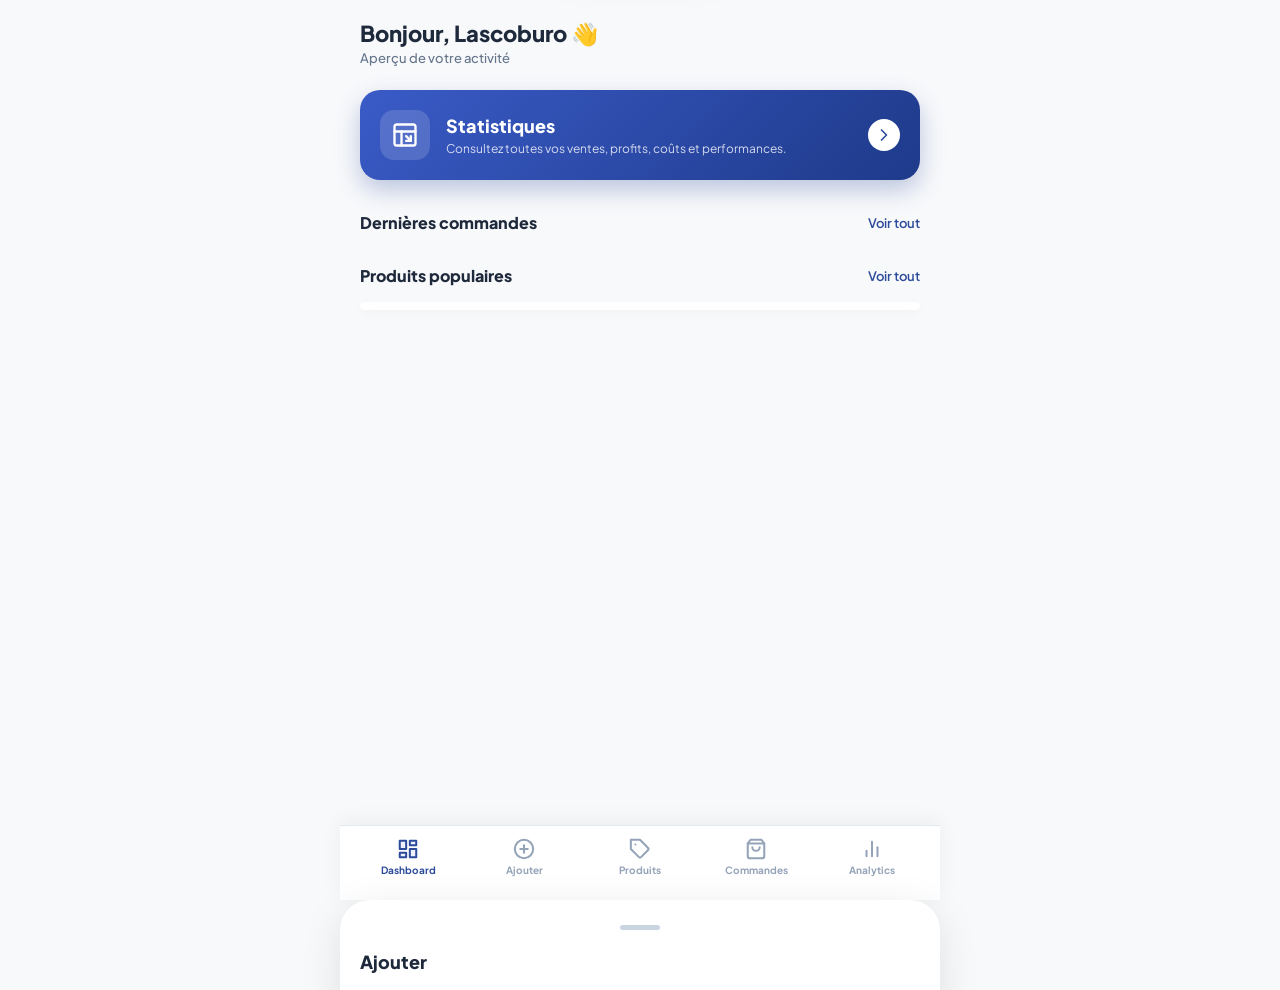
==== commit d8addae2: "Update admin.html" ====
--- a/admin.html
+++ b/admin.html
@@ -247,7 +247,7 @@
                 <p>Consultez toutes vos ventes, profits, coûts et performances.</p>
             </div>
             <div class="msc-arrow">
-                <svg viewBox="0 0 24 24" style="width:16px; height:16px;"><polyline points="9 18 15 12 9 6"></polyline></svg>
+                <svg viewBox="0 0 24 24" style="width:20px; height:20px;"><polyline points="9 18 15 12 9 6"></polyline></svg>
             </div>
         </div>
 
@@ -480,7 +480,6 @@
                     </div>
                     <label class="switch"><input type="checkbox" id="varToggle" onchange="document.getElementById('variantConfig').style.display = this.checked ? 'block' : 'none'"><span class="slider"></span></label>
                 </div>
-
                 <div id="variantConfig" style="display:none;">
                     <div class="form-group">
                         <label>Type de variante</label>
@@ -761,18 +760,22 @@
                     }
                 });
 
-                document.getElementById('dashProfitToday').innerText = profitToday.toFixed(2) + ' DH'; document.getElementById('dashOrdersToday').innerText = ordersToday; document.getElementById('dashProfitMonth').innerText = profit30Days.toFixed(2) + ' DH';
-                renderTrendArrow('dashProfitTrend', profitToday, profitYesterday, false); renderTrendArrow('dashOrdersTrend', ordersToday, ordersYesterday, false);
-                document.getElementById('statProfit').innerText = profitToday.toFixed(2) + ' DH'; renderTrendArrow('statProfitTrend', profitToday, profitYesterday, false);
-                document.getElementById('statRevenue').innerText = revenueToday.toFixed(2) + ' DH'; renderTrendArrow('statRevenueTrend', revenueToday, revenueYesterday, false);
-                document.getElementById('statCost').innerText = costToday.toFixed(2) + ' DH'; renderTrendArrow('statCostTrend', costToday, costYesterday, true);
-                document.getElementById('statOrders').innerText = ordersToday; renderTrendArrow('statOrdersTrend', ordersToday, ordersYesterday, false);
-                document.getElementById('statItems').innerText = itemsToday; renderTrendArrow('statItemsTrend', itemsToday, itemsYesterday, false);
+                const elStatProfit = document.getElementById('statProfit'); if(elStatProfit) elStatProfit.innerText = profitToday.toFixed(2) + ' DH';
+                renderTrendArrow('statProfitTrend', profitToday, profitYesterday, false);
+                const elStatRev = document.getElementById('statRevenue'); if(elStatRev) elStatRev.innerText = revenueToday.toFixed(2) + ' DH';
+                renderTrendArrow('statRevenueTrend', revenueToday, revenueYesterday, false);
+                const elStatCost = document.getElementById('statCost'); if(elStatCost) elStatCost.innerText = costToday.toFixed(2) + ' DH';
+                renderTrendArrow('statCostTrend', costToday, costYesterday, true);
+                const elStatOrders = document.getElementById('statOrders'); if(elStatOrders) elStatOrders.innerText = ordersToday;
+                renderTrendArrow('statOrdersTrend', ordersToday, ordersYesterday, false);
+                const elStatItems = document.getElementById('statItems'); if(elStatItems) elStatItems.innerText = itemsToday;
+                renderTrendArrow('statItemsTrend', itemsToday, itemsYesterday, false);
 
                 renderPopularProducts(productSalesCounter);
                 const getTime = (ts) => { if (!ts) return 0; const t = new Date(ts).getTime(); return isNaN(t) ? 0 : t; };
                 const recentOrders = [...allOrders].sort((a,b) => getTime(b.timestamp) - getTime(a.timestamp)).slice(0, 2);
-                document.getElementById('dashRecentOrdersContainer').innerHTML = generateOrdersHTML(recentOrders);
+                const recentContainer = document.getElementById('dashRecentOrdersContainer');
+                if(recentContainer) recentContainer.innerHTML = generateOrdersHTML(recentOrders);
             } catch (error) { console.error("Dashboard Error:", error); }
         }
 
@@ -781,13 +784,14 @@
             if (yesterdayVal === 0 && todayVal === 0) { el.className = 'mc-trend trend-flat'; el.innerText = '-'; return; }
             let percentChange = (yesterdayVal === 0 && todayVal > 0) ? 100 : ((todayVal - yesterdayVal) / yesterdayVal) * 100;
             let colorClass = percentChange >= 0 ? 'trend-up' : 'trend-down'; if(invertColors) colorClass = percentChange >= 0 ? 'trend-down' : 'trend-up';
-            el.className = `stat-trend ${colorClass}`;
+            el.className = `mc-trend ${colorClass}`;
             el.innerHTML = `<svg viewBox="0 0 24 24" style="width:12px;height:12px;"><polyline points="${percentChange >= 0 ? '23 6 13.5 15.5 8.5 10.5 1 18' : '23 18 13.5 8.5 8.5 13.5 1 6'}"></polyline><polyline points="${percentChange >= 0 ? '17 6 23 6 23 12' : '17 18 23 18 23 12'}"></polyline></svg> ${Math.abs(percentChange).toFixed(0)}%${elementId.includes('stat')?' vs hier':''}`;
         }
 
         function renderPopularProducts(salesCounter) {
             try {
                 const sortedProducts = Object.values(salesCounter).sort((a, b) => b.totalSold - a.totalSold).slice(0, 3); const container = document.getElementById('dashPopularProductsContainer');
+                if(!container) return;
                 if (sortedProducts.length === 0) { container.innerHTML = '<div class="empty-state">Aucune vente enregistrée.</div>'; return; }
                 container.innerHTML = sortedProducts.map(item => {
                     const p = item.product || {}; const name = p.name || 'Produit inconnu'; const price = safeNum(p.sellPrice).toFixed(2);
@@ -825,9 +829,13 @@
             let lowCount = 0, outCount = 0;
             allProducts.forEach(p => { const stock = parseInt(p.stock) || 0; const limit = parseInt(p.lowStockThreshold) || 5; if (stock <= 0) outCount++; else if (stock <= limit) lowCount++; });
             const lowAlertCard = document.getElementById('alertLowStock');
-            if (lowCount > 0) { lowAlertCard.classList.add('active'); document.getElementById('lowStockText').innerText = `${lowCount} produit${lowCount>1?'s':''} en stock faible`; } else lowAlertCard.classList.remove('active');
+            if(lowAlertCard) {
+                if (lowCount > 0) { lowAlertCard.classList.add('active'); document.getElementById('lowStockText').innerText = `${lowCount} produit${lowCount>1?'s':''} en stock faible`; } else lowAlertCard.classList.remove('active');
+            }
             const outAlertCard = document.getElementById('alertOutOfStock');
-            if (outCount > 0) { outAlertCard.classList.add('active'); document.getElementById('outOfStockText').innerText = `${outCount} produit${outCount>1?'s':''} en rupture de stock`; } else outAlertCard.classList.remove('active');
+            if(outAlertCard) {
+                if (outCount > 0) { outAlertCard.classList.add('active'); document.getElementById('outOfStockText').innerText = `${outCount} produit${outCount>1?'s':''} en rupture de stock`; } else outAlertCard.classList.remove('active');
+            }
             if(currentProductFilter === 'all') renderProductsAdminList(allProducts); else filterProduits(currentProductFilter);
         });
 
@@ -838,7 +846,8 @@
             const getTime = (ts) => { if (!ts) return 0; const t = new Date(ts).getTime(); return isNaN(t) ? 0 : t; };
             let filtered = [...allOrders].sort((a,b) => getTime(b.timestamp) - getTime(a.timestamp));
             if (currentOrderFilter !== 'Toutes') { filtered = filtered.filter(o => o.status === currentOrderFilter || o.status + 's' === currentOrderFilter); }
-            document.getElementById('adminOrderListContainer').innerHTML = generateOrdersHTML(filtered);
+            const container = document.getElementById('adminOrderListContainer');
+            if(container) container.innerHTML = generateOrdersHTML(filtered);
         }
 
         function generateOrdersHTML(ordersArray) {
@@ -920,9 +929,11 @@
         function renderProductsAdminList(productsArray) {
             try {
                 let filtered = productsArray; const filterBanner = document.getElementById('prodFilterBanner');
+                if(!filterBanner) return;
                 if (currentProductFilter === 'rupture') { filtered = filtered.filter(p => (parseInt(p.stock)||0) <= 0); filterBanner.classList.add('active'); document.getElementById('prodFilterText').innerText = "Filtre: Rupture de stock"; } 
                 else if (currentProductFilter === 'faible') { filtered = filtered.filter(p => { const s = parseInt(p.stock)||0; return s > 0 && s <= (parseInt(p.lowStockThreshold)||5); }); filterBanner.classList.add('active'); document.getElementById('prodFilterText').innerText = "Filtre: Stock faible"; } 
                 else { filterBanner.classList.remove('active'); }
+                
                 document.getElementById('prodCountText').innerText = `${filtered.length} produits`; const container = document.getElementById('adminProductListContainer');
                 if(filtered.length === 0) { container.innerHTML = `<div class="empty-state">Aucun produit trouvé.</div>`; return; }
 
@@ -966,8 +977,7 @@
             document.getElementById('pStock').value = p.stock || ''; document.getElementById('pLowStock').value = p.lowStockThreshold || 5;
             document.getElementById('pImg').value = p.imageUrl || '';
             document.getElementById('pFeatured').checked = p.featured || false; document.getElementById('pPromoPrice').value = p.promoPrice || '';
-            window.productTags = p.tags ? [...p.tags] : []; renderTagsUI();
-            window.previewWizardImg();
+            window.productTags = p.tags ? [...p.tags] : []; renderTagsUI(); window.previewWizardImg();
 
             if(p.variants && p.variants.length > 0) { document.getElementById('varToggle').checked = true; document.getElementById('variantConfig').style.display = 'block'; window.productVariants = [...p.variants]; renderVariantUI(); } 
             else { document.getElementById('varToggle').checked = false; document.getElementById('variantConfig').style.display = 'none'; window.productVariants = []; renderVariantUI(); }
